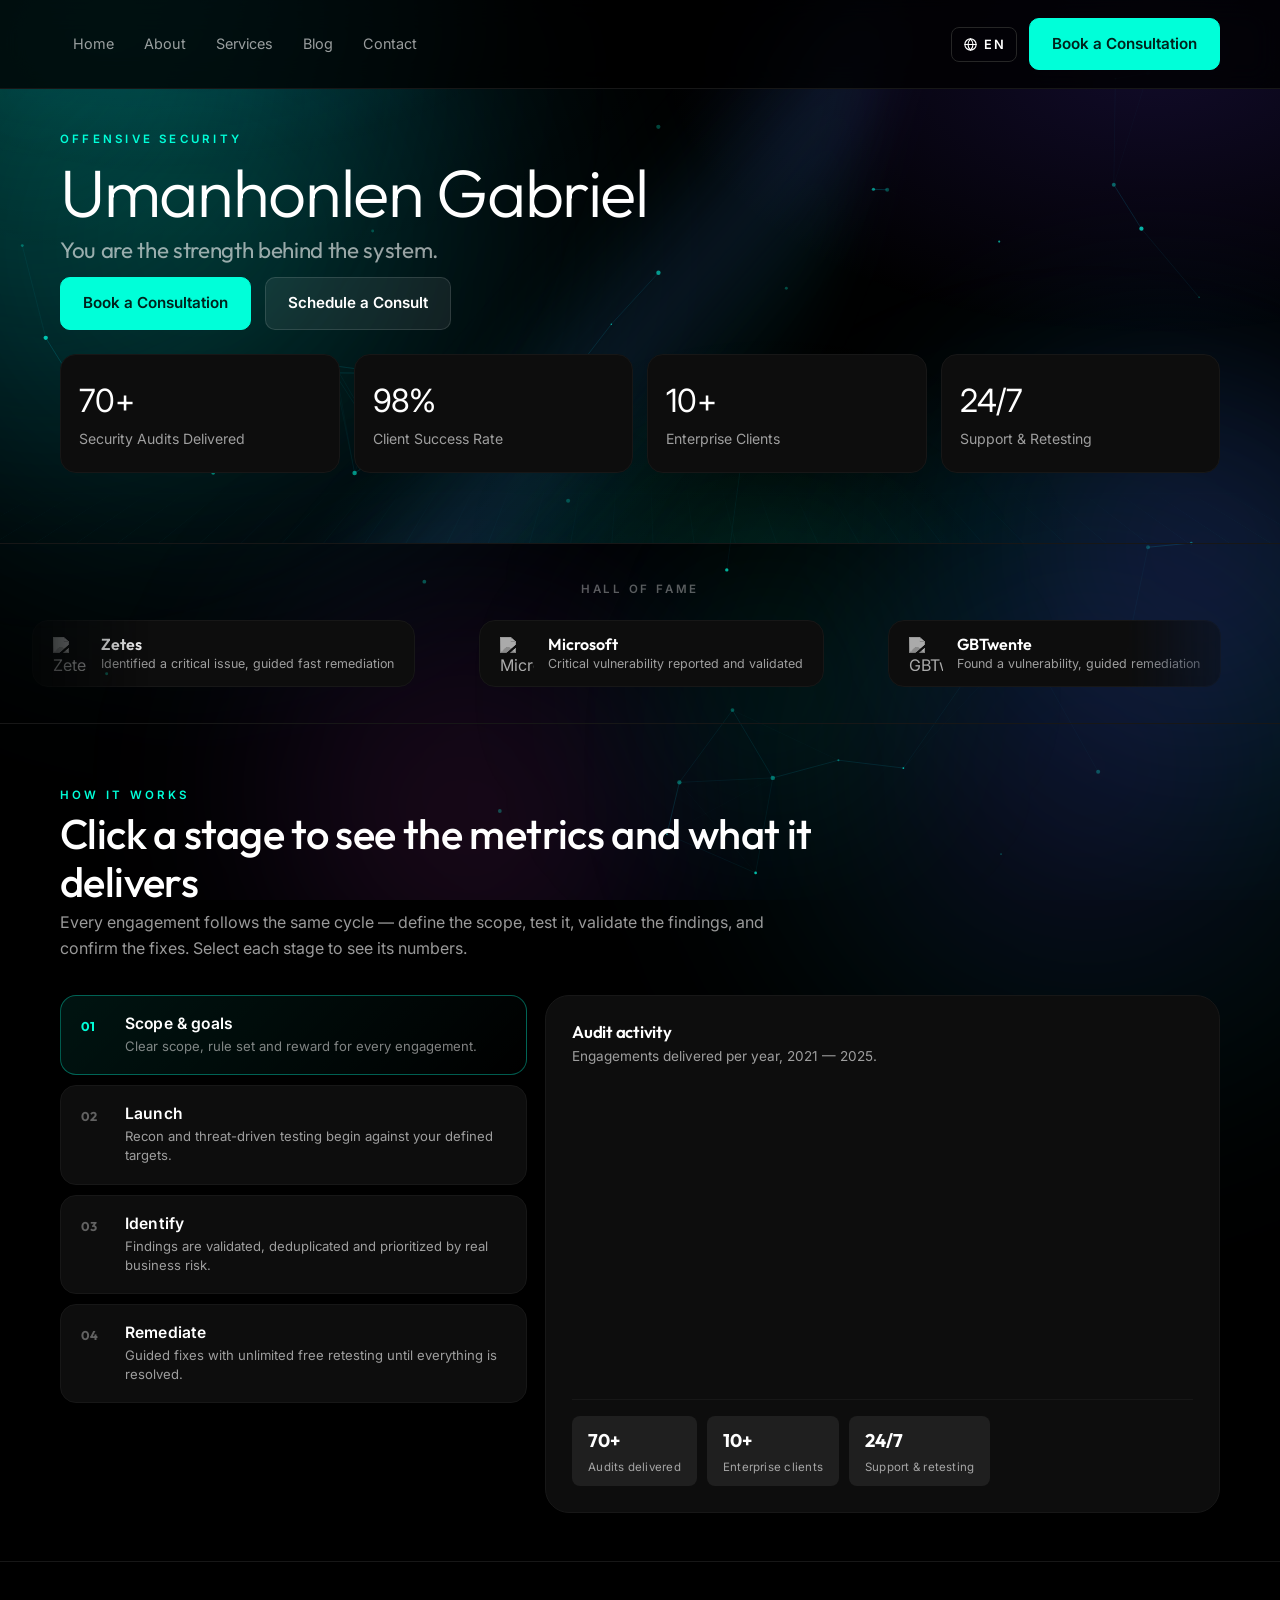
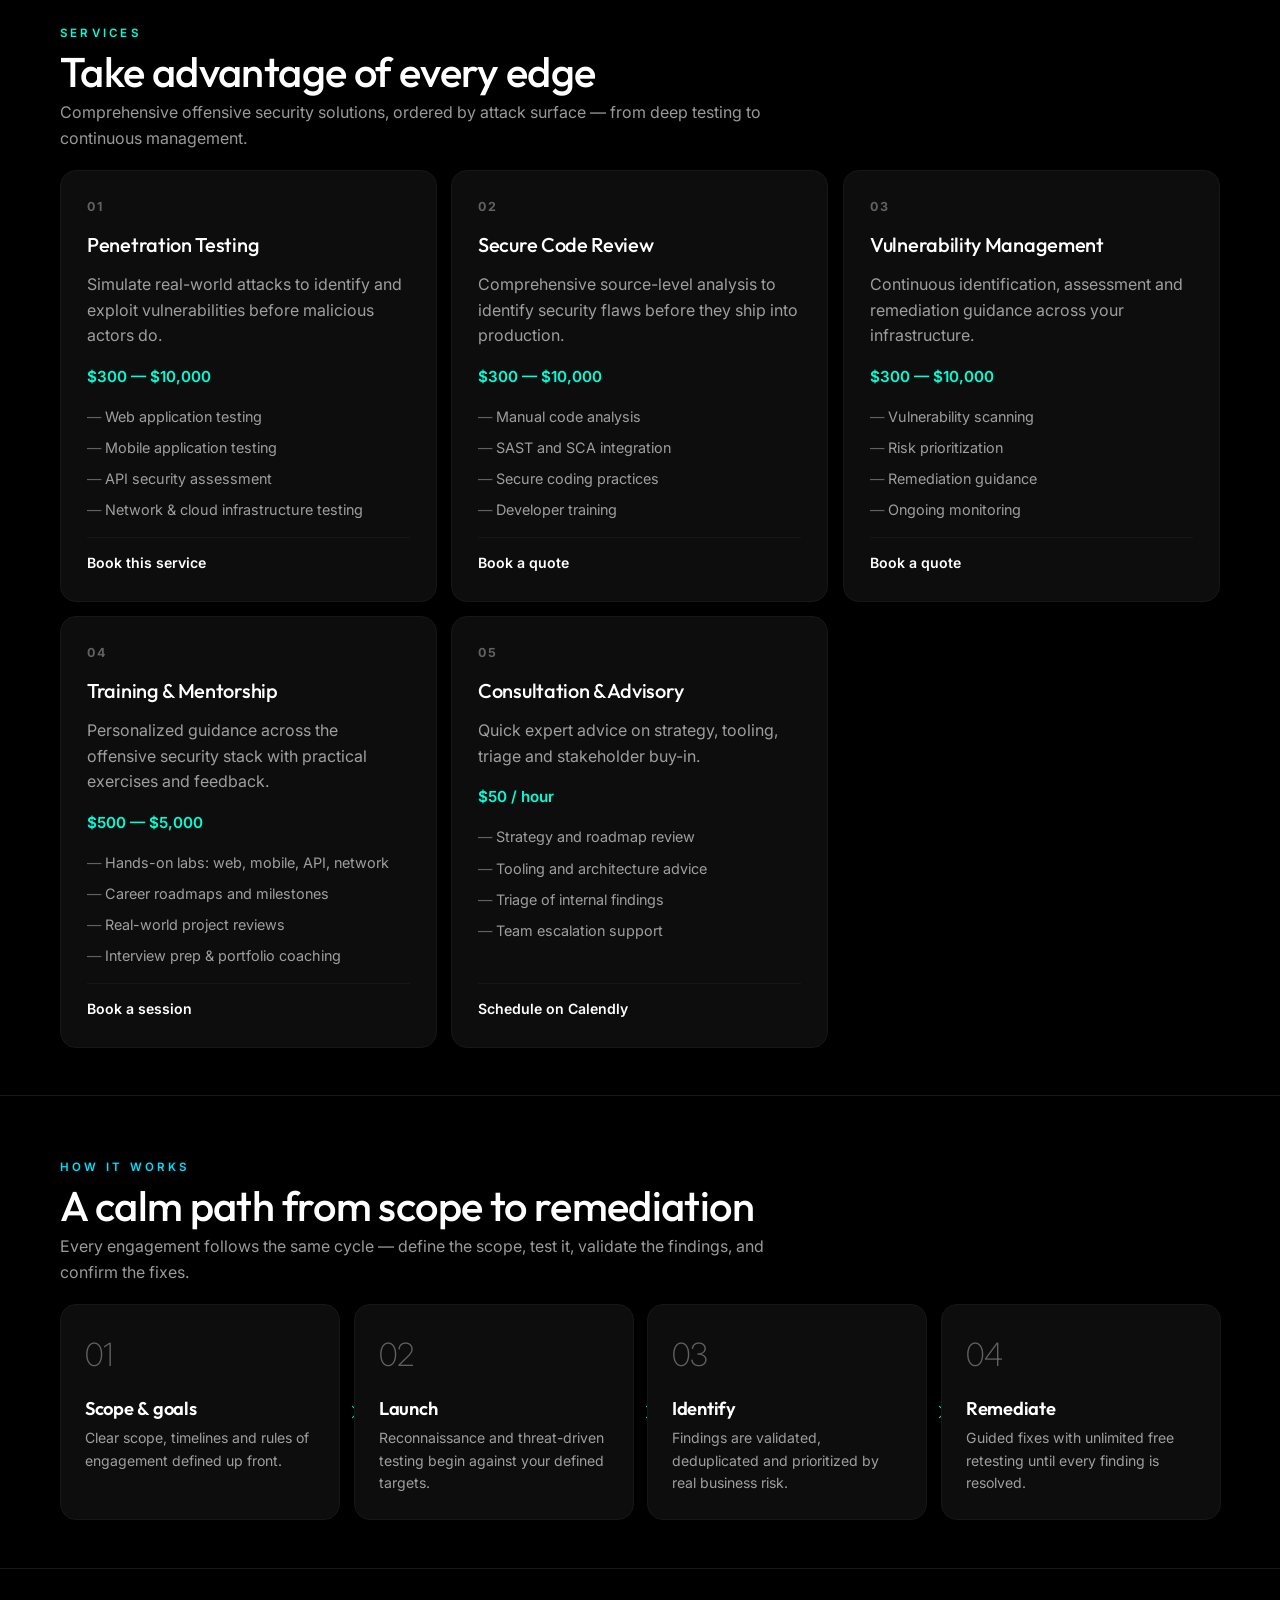
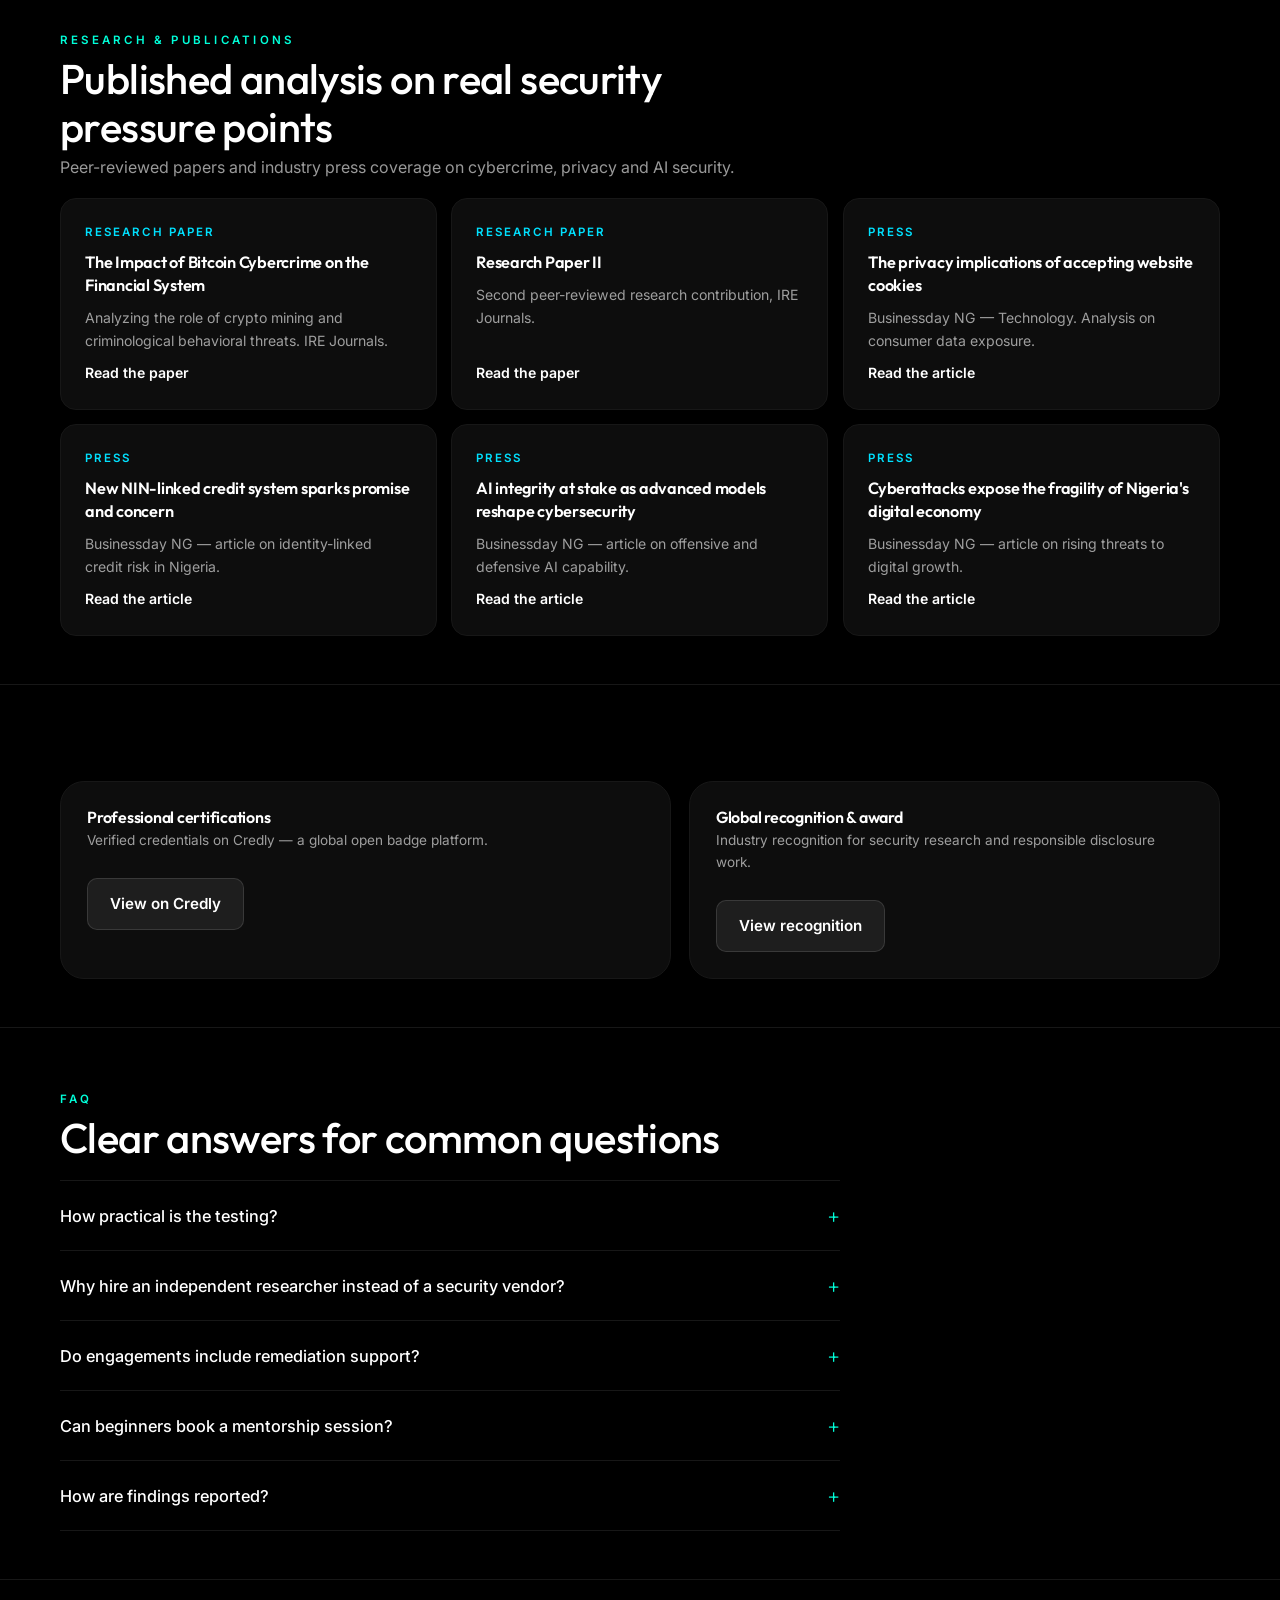
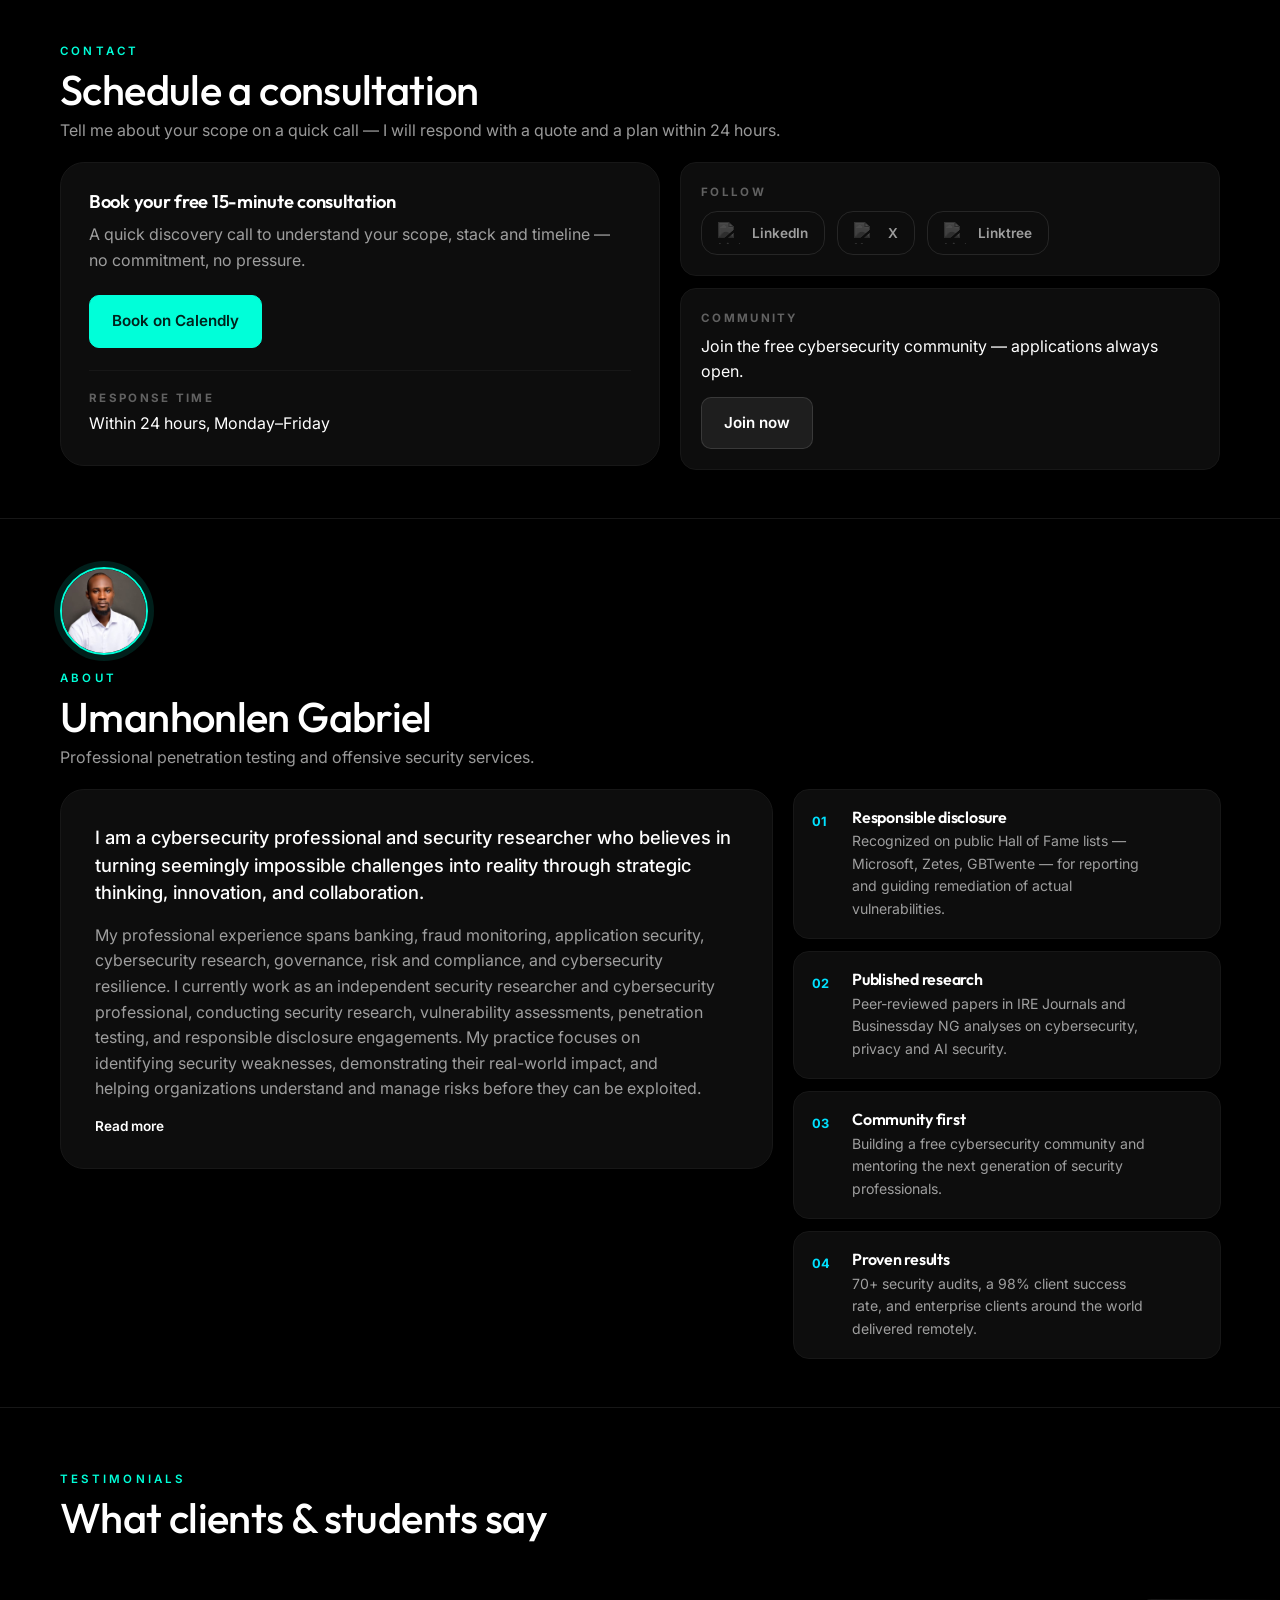
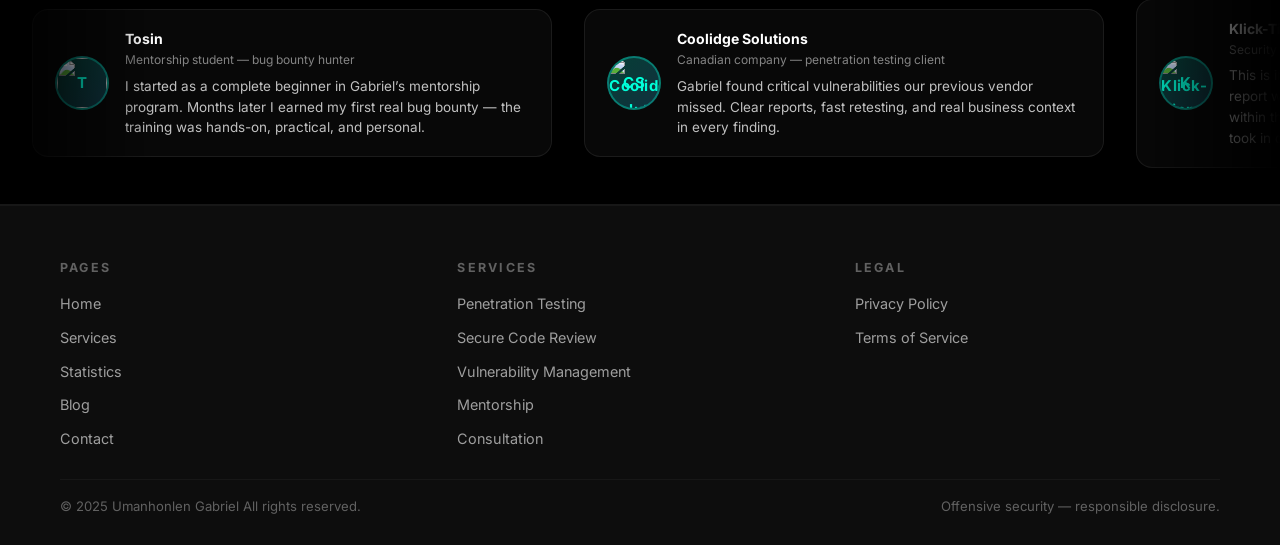
==== Website/index.html @ 66fa519b "Add files via upload" ====
<!DOCTYPE html>
<html lang="en">
<head>
  <meta charset="UTF-8" />
  <meta name="viewport" content="width=device-width, initial-scale=1.0" />
  <title>Umanhonlen Gabriel | Offensive Security Consulting</title>
  <meta name="description" content="Penetration testing, secure code review, vulnerability management and security research. Find vulnerabilities before attackers do." />
  <link rel="icon" type="image/png" href="favicon.png" />
  <link rel="preconnect" href="https://fonts.googleapis.com" />
  <link rel="preconnect" href="https://fonts.gstatic.com" crossorigin />
  <link href="https://fonts.googleapis.com/css2?family=Outfit:wght@300;400;500;600;700&family=Inter:wght@400;500;600;700&display=swap" rel="stylesheet" />
  <link rel="stylesheet" href="css/style.css" />
  <script>document.documentElement.classList.add('dyn');</script>
</head>
<body>
  <div class="bg-blobs" aria-hidden="true"><i class="b1"></i><i class="b2"></i><i class="b3"></i><i class="b4"></i></div>

  <!-- Header -->
  <header class="site-header">
    <div class="container nav">
      <nav>
        <ul class="nav-menu" id="navMenu">
          <li><a href="#hero" data-i18n="nav_home">Home</a></li>
          <li><a href="#about" data-i18n="nav_about">About</a></li>
          <li><a href="#services" data-i18n="nav_services">Services</a></li>
          <li><a href="blog.html" data-i18n="nav_blog">Blog</a></li>
          <li><a href="#contact" data-i18n="nav_contact">Contact</a></li>
        </ul>
      </nav>
      <div class="nav-cta">
        <div class="lang-switch">
          <button class="lang-btn" id="langBtn" type="button" aria-haspopup="true" aria-expanded="false" aria-label="Change language">
            <svg class="globe-ico" viewBox="0 0 24 24" width="15" height="15" fill="none" stroke="currentColor" stroke-width="1.8" stroke-linecap="round"><circle cx="12" cy="12" r="9"/><path d="M3 12h18"/><path d="M12 3c2.6 2.7 4 5.8 4 9s-1.4 6.3-4 9c-2.6-2.7-4-5.8-4-9s1.4-6.3 4-9z"/></svg>
            <span class="lang-code">EN</span>
          </button>
          <ul class="lang-menu" id="langMenu">
            <li><button type="button" data-lang="en" class="active">English</button></li>
            <li><button type="button" data-lang="fr">Français</button></li>
          </ul>
        </div>
        <a class="btn btn-accent" href="#contact" data-i18n="cta_book">Book a Consultation</a>
        <button class="nav-toggle" aria-label="Toggle menu" data-i18n="nav_menu">Menu</button>
      </div>
    </div>
  </header>

  <!-- Hero -->
  <section id="hero" class="hero">
    <div class="hero-scene" aria-hidden="true">
      <i class="hb-beam b1"></i>
      <i class="hb-beam b2"></i>
      <i class="hb-pulse p1"></i>
      <i class="hb-pulse p2"></i>
      <i class="hb-grid"></i>
    </div>
    <div class="container">
      <div class="eyebrow" data-i18n="hero_eyebrow">Offensive Security</div>
      <h1 data-i18n="hero_title">Umanhonlen Gabriel</h1>
      <h2 data-i18n="hero_sub">You are the strength behind the system.</h2>
      <div class="hero-actions">
        <a class="btn btn-accent" href="#contact" data-i18n="cta_book">Book a Consultation</a>
        <a class="btn btn-ghost" href="https://calendly.com/umanhonlengabriel" target="_blank" rel="noopener" data-i18n="cta_schedule">Schedule a Consult</a>
      </div>
      <div class="kpi-band">
        <div class="kpi"><b>70+</b><span data-i18n="kpi1">Security Audits Delivered</span></div>
        <div class="kpi"><b>98%</b><span data-i18n="kpi2">Client Success Rate</span></div>
        <div class="kpi"><b>10+</b><span data-i18n="kpi3">Enterprise Clients</span></div>
        <div class="kpi"><b>24/7</b><span data-i18n="kpi4">Support &amp; Retesting</span></div>
      </div>
    </div>
  </section>

  <!-- Hall of Fame -->
  <div class="trusted">
    <div class="container">
      <p class="trusted-label" data-i18n="hof_label">Hall of Fame</p>
    </div>
    <div class="logo-marquee hof-marquee" aria-label="Hall of Fame organizations">
      <div class="logo-track">
        <div class="logo-row">
          <a class="hof-chip" href="https://www.zetes.com/en/responsible-disclosure-policy" target="_blank" rel="noopener" title="Zetes — Hall of Fame">
            <img src="https://icons.duckduckgo.com/ip3/zetes.com.ico" alt="Zetes logo" loading="lazy" />
            <span><b>Zetes</b><em data-i18n="hof_zetes">Identified a critical issue, guided fast remediation</em></span>
          </a>
          <a class="hof-chip" href="https://msrc.microsoft.com/update-guide/acknowledgement/online" target="_blank" rel="noopener" title="Microsoft — Hall of Fame">
            <img src="https://www.google.com/s2/favicons?domain=microsoft.com&sz=128" onerror="this.onerror=null;this.src='https://icons.duckduckgo.com/ip3/microsoft.com.ico'" alt="Microsoft logo" loading="lazy" />
            <span><b>Microsoft</b><em data-i18n="hof_ms">Critical vulnerability reported and validated</em></span>
          </a>
          <a class="hof-chip" href="https://gbtwente.nl/responsible-disclosure" target="_blank" rel="noopener" title="GBTwente — Hall of Fame">
            <img src="https://www.google.com/s2/favicons?domain=gbtwente.nl&sz=128" onerror="this.onerror=null;this.src='https://icons.duckduckgo.com/ip3/gbtwente.nl.ico'" alt="GBTwente logo" loading="lazy" />
            <span><b>GBTwente</b><em data-i18n="hof_gb">Found a vulnerability, guided remediation</em></span>
          </a>
          <a class="hof-chip" href="https://support.apple.com/en-us/102774" target="_blank" rel="noopener" title="Apple — Hall of Fame">
            <img src="https://www.google.com/s2/favicons?domain=apple.com&sz=128" onerror="this.onerror=null;this.src='https://icons.duckduckgo.com/ip3/apple.com.ico'" alt="Apple logo" loading="lazy" />
            <span><b>Apple</b><em data-i18n="hof_apple">Responsibly disclosed issue acknowledged</em></span>
          </a>
          <a class="hof-chip" href="https://www.who.int/about/cybersecurity/vulnerability-hall-of-fame/ethical-hacker-list" target="_blank" rel="noopener" title="WHO — recognized">
            <img src="https://www.google.com/s2/favicons?domain=who.int&sz=128" onerror="this.onerror=null;this.src='https://icons.duckduckgo.com/ip3/who.int.ico'" alt="WHO logo" loading="lazy" />
            <span><b>WHO</b><em data-i18n="hof_who">Recognized for responsible disclosure</em></span>
          </a>
          <a class="hof-chip" href="https://unite.un.org/en/un-information-security-hall-fame" target="_blank" rel="noopener" title="United Nations — Hall of Fame">
            <img src="https://www.google.com/s2/favicons?domain=un.org&sz=128" onerror="this.onerror=null;this.src='https://icons.duckduckgo.com/ip3/un.org.ico'" alt="United Nations logo" loading="lazy" />
            <span><b>United Nations</b><em data-i18n="hof_un">Hall of Fame</em></span>
          </a>
          <a class="hof-chip" href="https://www.klicktipp.com/de/hall-of-fame/" target="_blank" rel="noopener" title="KlickTipp — Hall of Fame">
            <img src="https://icons.duckduckgo.com/ip3/klicktipp.com.ico" alt="KlickTipp logo" loading="lazy" />
            <span><b>KlickTipp</b><em data-i18n="hof_kt">Hall of Fame</em></span>
          </a>
          <a class="hof-chip" href="https://sweethawk.com/responsible-disclosure" target="_blank" rel="noopener" title="SweetHawk — Hall of Fame">
            <img src="https://icons.duckduckgo.com/ip3/sweethawk.com.ico" alt="SweetHawk logo" loading="lazy" />
            <span><b>SweetHawk</b><em data-i18n="hof_sh">Responsible disclosure acknowledged</em></span>
          </a>
          <a class="hof-chip" href="https://drive.google.com/file/d/1jR87sA1sDhCnxGlhkSa3lofEGjk2yWFh/view?usp=sharing" target="_blank" rel="noopener" title="Global Recognition — award">
            <img src="https://icons.duckduckgo.com/ip3/drive.google.com.ico" alt="Global Recognition logo" loading="lazy" />
            <span><b>Global Recognition</b><em data-i18n="hof_gr">Award &amp; verified recognition</em></span>
          </a>
        </div>
        <div class="logo-row" aria-hidden="true">
          <a class="hof-chip" href="https://www.zetes.com/en/responsible-disclosure-policy" target="_blank" rel="noopener" title="Zetes — Hall of Fame">
            <img src="https://icons.duckduckgo.com/ip3/zetes.com.ico" alt="Zetes logo" loading="lazy" />
            <span><b>Zetes</b><em data-i18n="hof_zetes">Identified a critical issue, guided fast remediation</em></span>
          </a>
          <a class="hof-chip" href="https://msrc.microsoft.com/update-guide/acknowledgement/online" target="_blank" rel="noopener" title="Microsoft — Hall of Fame">
            <img src="https://www.google.com/s2/favicons?domain=microsoft.com&sz=128" onerror="this.onerror=null;this.src='https://icons.duckduckgo.com/ip3/microsoft.com.ico'" alt="Microsoft logo" loading="lazy" />
            <span><b>Microsoft</b><em data-i18n="hof_ms">Critical vulnerability reported and validated</em></span>
          </a>
          <a class="hof-chip" href="https://gbtwente.nl/responsible-disclosure" target="_blank" rel="noopener" title="GBTwente — Hall of Fame">
            <img src="https://www.google.com/s2/favicons?domain=gbtwente.nl&sz=128" onerror="this.onerror=null;this.src='https://icons.duckduckgo.com/ip3/gbtwente.nl.ico'" alt="GBTwente logo" loading="lazy" />
            <span><b>GBTwente</b><em data-i18n="hof_gb">Found a vulnerability, guided remediation</em></span>
          </a>
          <a class="hof-chip" href="https://support.apple.com/en-us/102774" target="_blank" rel="noopener" title="Apple — Hall of Fame">
            <img src="https://www.google.com/s2/favicons?domain=apple.com&sz=128" onerror="this.onerror=null;this.src='https://icons.duckduckgo.com/ip3/apple.com.ico'" alt="Apple logo" loading="lazy" />
            <span><b>Apple</b><em data-i18n="hof_apple">Responsibly protected issue acknowledged</em></span>
          </a>
          <a class="hof-chip" href="https://www.who.int/about/cybersecurity/vulnerability-hall-of-fame/ethical-hacker-list" target="_blank" rel="noopener" title="WHO — recognized">
            <img src="https://www.google.com/s2/favicons?domain=who.int&sz=128" onerror="this.onerror=null;this.src='https://icons.duckduckgo.com/ip3/who.int.ico'" alt="WHO logo" loading="lazy" />
            <span><b>WHO</b><em data-i18n="hof_who">Recognized for responsible disclosure</em></span>
          </a>
          <a class="hof-chip" href="https://unite.un.org/en/un-information-security-hall-fame" target="_blank" rel="noopener" title="United Nations — Hall of Fame">
            <img src="https://www.google.com/s2/favicons?domain=un.org&sz=128" onerror="this.onerror=null;this.src='https://icons.duckduckgo.com/ip3/un.org.ico'" alt="United Nations logo" loading="lazy" />
            <span><b>United Nations</b><em data-i18n="hof_un">Hall of Fame</em></span>
          </a>
          <a class="hof-chip" href="https://www.klicktipp.com/de/hall-of-fame/" target="_blank" rel="noopener" title="KlickTipp — Hall of Fame">
            <img src="https://icons.duckduckgo.com/ip3/klicktipp.com.ico" alt="KlickTipp logo" loading="lazy" />
            <span><b>KlickTipp</b><em data-i18n="hof_kt">Hall of Fame</em></span>
          </a>
          <a class="hof-chip" href="https://sweethawk.com/responsible-disclosure" target="_blank" rel="noopener" title="SweetHawk — Hall of Fame">
            <img src="https://icons.duckduckgo.com/ip3/sweethawk.com.ico" alt="SweetHawk logo" loading="lazy" />
            <span><b>SweetHawk</b><em data-i18n="hof_sh">Responsible disclosure acknowledged</em></span>
          </a>
          <a class="hof-chip" href="https://drive.google.com/file/d/1jR87sA1sDhCnxGlhkSa3lofEGjk2yWFh/view?usp=sharing" target="_blank" rel="noopener" title="Global Recognition — award">
            <img src="https://icons.duckduckgo.com/ip3/drive.google.com.ico" alt="Global Recognition logo" loading="lazy" />
            <span><b>Global Recognition</b><em data-i18n="hof_gr">Award &amp; verified recognition</em></span>
          </a>
        </div>
      </div>
    </div>
  </div>

  <!-- How it works / Metrics -->
  <section id="stats">
    <div class="container">
      <div class="section-head" data-reveal>
        <div class="eyebrow" data-i18n="stats_eyebrow">How it works</div>
        <h2 data-i18n="stats_title">Click a stage to see the metrics and what it delivers</h2>
        <p data-i18n="stats_sub">Every engagement follows the same cycle — define the scope, test it, validate the findings, and confirm the fixes. Select each stage to see its numbers.</p>
      </div>

      <div class="howit">
        <div class="phase-list" role="tablist" data-i18n-aria="stages_aria" aria-label="Engagement stages">
          <button class="phase-btn active" data-phase="scope" role="tab" aria-selected="true">
            <span class="phase-num">01</span>
            <span class="phase-txt">
              <strong data-i18n="ph1_t">Scope &amp; goals</strong>
              <em data-i18n="ph1_d">Clear scope, rule set and reward for every engagement.</em>
            </span>
          </button>
          <button class="phase-btn" data-phase="launch" role="tab" aria-selected="false">
            <span class="phase-num">02</span>
            <span class="phase-txt">
              <strong data-i18n="ph2_t">Launch</strong>
              <em data-i18n="ph2_d">Recon and threat-driven testing begin against your defined targets.</em>
            </span>
          </button>
          <button class="phase-btn" data-phase="identify" role="tab" aria-selected="false">
            <span class="phase-num">03</span>
            <span class="phase-txt">
              <strong data-i18n="ph3_t">Identify</strong>
              <em data-i18n="ph3_d">Findings are validated, deduplicated and prioritized by real business risk.</em>
            </span>
          </button>
          <button class="phase-btn" data-phase="remediate" role="tab" aria-selected="false">
            <span class="phase-num">04</span>
            <span class="phase-txt">
              <strong data-i18n="ph4_t">Remediate</strong>
              <em data-i18n="ph4_d">Guided fixes with unlimited free retesting until everything is resolved.</em>
            </span>
          </button>
        </div>

        <div class="phase-view">
          <div class="phase-panel active" id="phase-scope">
            <h3 data-i18n="pa1_t">Audit activity</h3>
            <p class="muted" data-i18n="pa1_d">Engagements delivered per year, 2021 — 2025.</p>
            <div class="chart-box"><canvas id="chartAudits"></canvas></div>
            <div class="mini-kpis">
              <div class="mini-kpi"><b>70+</b><span data-i18n="mk1">Audits delivered</span></div>
              <div class="mini-kpi"><b>10+</b><span data-i18n="mk2">Enterprise clients</span></div>
              <div class="mini-kpi"><b>24/7</b><span data-i18n="mk3">Support &amp; retesting</span></div>
            </div>
          </div>
          <div class="phase-panel" id="phase-launch">
            <h3 data-i18n="pa2_t">Service distribution</h3>
            <p class="muted" data-i18n="pa2_d">Share of work by service line under active testing.</p>
            <div class="chart-box"><canvas id="chartServices"></canvas></div>
            <div class="mini-kpis">
              <div class="mini-kpi"><b>40%</b><span data-i18n="mk4">Penetration testing</span></div>
              <div class="mini-kpi"><b>22%</b><span data-i18n="mk5">Secure code review</span></div>
              <div class="mini-kpi"><b>15%</b><span data-i18n="mk6">Vulnerability management</span></div>
            </div>
          </div>
          <div class="phase-panel" id="phase-identify">
            <h3 data-i18n="pa3_t">Findings by severity</h3>
            <p class="muted" data-i18n="pa3_d">Distribution across all completed engagements.</p>
            <div class="chart-box"><canvas id="chartSeverity"></canvas></div>
            <div class="mini-kpis">
              <div class="mini-kpi"><b>12</b><span data-i18n="mk7">Critical</span></div>
              <div class="mini-kpi"><b>34</b><span data-i18n="mk8">High</span></div>
              <div class="mini-kpi"><b>58</b><span data-i18n="mk9">Medium</span></div>
              <div class="mini-kpi"><b>41</b><span data-i18n="mk10">Low</span></div>
            </div>
          </div>
          <div class="phase-panel" id="phase-remediate">
            <h3 data-i18n="pa4_t">Remediation trend</h3>
            <p class="muted" data-i18n="pa4_d">Vulnerabilities resolved per audit, rolling average.</p>
            <div class="chart-box"><canvas id="chartTrend"></canvas></div>
            <div class="mini-kpis">
              <div class="mini-kpi"><b>98%</b><span data-i18n="mk11">Client success rate</span></div>
              <div class="mini-kpi"><b>Free</b><span data-i18n="mk12">Unlimited retesting</span></div>
              <div class="mini-kpi"><b>100%</b><span data-i18n="mk13">Validated fixes</span></div>
            </div>
          </div>
        </div>
      </div>
    </div>
  </section>

  <!-- Services -->
  <section id="services">
    <div class="container">
      <div class="section-head" data-reveal>
        <div class="eyebrow" data-i18n="services_eyebrow">Services</div>
        <h2 data-i18n="services_title">Take advantage of every edge</h2>
        <p data-i18n="si_p">Comprehensive offensive security solutions, ordered by attack surface — from deep testing to continuous management.</p>
      </div>

      <div class="services-grid rv-stagger">
        <div class="service">
          <span class="service-index">01</span>
          <h3 data-i18n="s1_t">Penetration Testing</h3>
          <p class="muted" data-i18n="s1_d">Simulate real-world attacks to identify and exploit vulnerabilities before malicious actors do.</p>
          <div class="price">$300 — $10,000</div>
          <ul>
            <li data-i18n="s1_1">Web application testing</li>
            <li data-i18n="s1_2">Mobile application testing</li>
            <li data-i18n="s1_3">API security assessment</li>
            <li data-i18n="s1_4">Network &amp; cloud infrastructure testing</li>
          </ul>
          <a class="service-meta" href="#contact" data-i18n="s1_l">Book this service</a>
        </div>

        <div class="service">
          <span class="service-index">02</span>
          <h3 data-i18n="s2_t">Secure Code Review</h3>
          <p class="muted" data-i18n="s2_d">Comprehensive source-level analysis to identify security flaws before they ship into production.</p>
          <div class="price">$300 — $10,000</div>
          <ul>
            <li data-i18n="s2_1">Manual code analysis</li>
            <li data-i18n="s2_2">SAST and SCA integration</li>
            <li data-i18n="s2_3">Secure coding practices</li>
            <li data-i18n="s2_4">Developer training</li>
          </ul>
          <a class="service-meta" href="#contact" data-i18n="s2_l">Book a quote</a>
        </div>

        <div class="service">
          <span class="service-index">03</span>
          <h3 data-i18n="s3_t">Vulnerability Management</h3>
          <p class="muted" data-i18n="s3_d">Continuous identification, assessment and remediation guidance across your infrastructure.</p>
          <div class="price">$300 — $10,000</div>
          <ul>
            <li data-i18n="s3_1">Vulnerability scanning</li>
            <li data-i18n="s3_2">Risk prioritization</li>
            <li data-i18n="s3_3">Remediation guidance</li>
            <li data-i18n="s3_4">Ongoing monitoring</li>
          </ul>
          <a class="service-meta" href="#contact" data-i18n="s3_l">Book a quote</a>
        </div>

        <div class="service">
          <span class="service-index">04</span>
          <h3 data-i18n="s4_t">Training &amp; Mentorship</h3>
          <p class="muted" data-i18n="s4_d">Personalized guidance across the offensive security stack with practical exercises and feedback.</p>
          <div class="price">$500 — $5,000</div>
          <ul>
            <li data-i18n="s4_1">Hands-on labs: web, mobile, API, network</li>
            <li data-i18n="s4_2">Career roadmaps and milestones</li>
            <li data-i18n="s4_3">Real-world project reviews</li>
            <li data-i18n="s4_4">Interview prep &amp; portfolio coaching</li>
          </ul>
          <a class="service-meta" href="#contact" data-i18n="s4_l">Book a session</a>
        </div>

        <div class="service">
          <span class="service-index">05</span>
          <h3 data-i18n="s5_t">Consultation &amp; Advisory</h3>
          <p class="muted" data-i18n="s5_d">Quick expert advice on strategy, tooling, triage and stakeholder buy-in.</p>
          <div class="price">$50 / hour</div>
          <ul>
            <li data-i18n="s5_1">Strategy and roadmap review</li>
            <li data-i18n="s5_2">Tooling and architecture advice</li>
            <li data-i18n="s5_3">Triage of internal findings</li>
            <li data-i18n="s5_4">Team escalation support</li>
          </ul>
          <a class="service-meta" href="https://calendly.com/umanhonlengabriel" target="_blank" rel="noopener" data-i18n="s5_l">Schedule on Calendly</a>
        </div>
      </div>
    </div>
  </section>

  <!-- Process -->
  <section id="process">
    <div class="container">
      <div class="section-head" data-reveal>
        <div class="eyebrow cyan" data-i18n="process_eyebrow">How it works</div>
        <h2 data-i18n="process_title">A calm path from scope to remediation</h2>
        <p data-i18n="prc_p">Every engagement follows the same cycle — define the scope, test it, validate the findings, and confirm the fixes.</p>
      </div>
      <div class="process-grid rv-stagger">
        <div class="process-step">
          <div class="step-num">01</div>
          <h3 data-i18n="ph1_t">Scope &amp; goals</h3>
          <p data-i18n="pr1_d">Clear scope, timelines and rules of engagement defined up front.</p>
        </div>
        <div class="process-step">
          <div class="step-num">02</div>
          <h3 data-i18n="ph2_t">Launch</h3>
          <p data-i18n="pr2_d">Reconnaissance and threat-driven testing begin against defined targets.</p>
        </div>
        <div class="process-step">
          <div class="step-num">03</div>
          <h3 data-i18n="ph3_t">Identify</h3>
          <p data-i18n="pr3_d">Findings are validated, deduplicated and prioritized by real business risk.</p>
        </div>
        <div class="process-step">
          <div class="step-num">04</div>
          <h3 data-i18n="ph4_t">Remediate</h3>
          <p data-i18n="pr4_d">Guided fixes with unlimited free retesting until every finding is resolved.</p>
        </div>
      </div>
    </div>
  </section>

  <!-- Research -->
  <section id="research">
    <div class="container">
      <div class="section-head" data-reveal>
        <div class="eyebrow" data-i18n="research_eyebrow">Research &amp; publications</div>
        <h2 data-i18n="research_title">Published analysis on real security pressure points</h2>
        <p>Peer-reviewed papers and industry press coverage on cybercrime, privacy and AI security.</p>
      </div>
      <div class="pub-grid rv-stagger">
        <div class="pub-card">
          <span class="pub-tag">Research paper</span>
          <h3>The Impact of Bitcoin Cybercrime on the Financial System</h3>
          <p>Analyzing the role of crypto mining and criminological behavioral threats. IRE Journals.</p>
          <a href="https://www.irejournals.com/paper-details/1706314" target="_blank" rel="noopener">Read the paper</a>
        </div>
        <div class="pub-card">
          <span class="pub-tag">Research paper</span>
          <h3>Research Paper II</h3>
          <p>Second peer-reviewed research contribution, IRE Journals.</p>
          <a href="https://www.irejournals.com/paper-details/1706310" target="_blank" rel="noopener">Read the paper</a>
        </div>
        <div class="pub-card">
          <span class="pub-tag">Press</span>
          <h3>The privacy implications of accepting website cookies</h3>
          <p>Businessday NG — Technology. Analysis on consumer data exposure.</p>
          <a href="https://businessday.ng/technology/article/here-are-privacy-implications-of-accepting-website-cookies/?amp" target="_blank" rel="noopener">Read the article</a>
        </div>
        <div class="pub-card">
          <span class="pub-tag">Press</span>
          <h3>New NIN-linked credit system sparks promise and concern</h3>
          <p>Businessday NG — article on identity-linked credit risk in Nigeria.</p>
          <a href="https://businessday.ng/pro/article/new-nin-linked-credit-system-sparks-promise-concern/?amp" target="_blank" rel="noopener">Read the article</a>
        </div>
        <div class="pub-card">
          <span class="pub-tag">Press</span>
          <h3>AI integrity at stake as advanced models reshape cybersecurity</h3>
          <p>Businessday NG — article on offensive and defensive AI capability.</p>
          <a href="https://businessday.ng/technology/article/ai-integrity-at-stake-as-advanced-models-reshapes-cybersecurity/?amp" target="_blank" rel="noopener">Read the article</a>
        </div>
        <div class="pub-card">
          <span class="pub-tag">Press</span>
          <h3>Cyberattacks expose the fragility of Nigeria's digital economy</h3>
          <p>Businessday NG — article on rising threats to digital growth.</p>
          <a href="https://businessday.ng/technology/article/cyberattacks-expose-the-fragility-of-nigerias-digital-economy-as-businesses-face-rising-risks/?amp" target="_blank" rel="noopener">Read the article</a>
        </div>
      </div>
    </div>
  </section>

<!-- Recognition / Hall of Fame -->
  <section id="recognition">
    <div class="container">
      <div class="stats-grid" style="margin-top: 48px" data-reveal>
        <div class="chart-card" style="margin-top: 0">
          <h3 data-i18n="rc1_t">Professional certifications</h3>
          <p data-i18n="rc1_d">Verified credentials on Credly — a global open badge platform.</p>
          <a class="btn btn-ghost" style="margin-top: 8px" href="https://www.credly.com/users/umanhonlen-gabriel" target="_blank" rel="noopener" data-i18n="rc1_b">View on Credly</a>
        </div>
        <div class="chart-card" style="margin-top: 0">
          <h3 data-i18n="rc2_t">Global recognition &amp; award</h3>
          <p data-i18n="rc2_d">Industry recognition for security research and responsible disclosure work.</p>
          <a class="btn btn-ghost" style="margin-top: 8px" href="https://drive.google.com/file/d/1jR87sA1sDhCnxGlhkSa3lofEGjk2yWFh/view?usp=sharing" target="_blank" rel="noopener" data-i18n="rc2_p">View recognition</a>
        </div>
      </div>
    </div>
  </section>

  <!-- FAQ -->
  <section id="faq">
    <div class="container">
      <div class="section-head" data-reveal>
        <div class="eyebrow" data-i18n="faq_eyebrow">FAQ</div>
        <h2 data-i18n="faq_title">Clear answers for common questions</h2>
      </div>
      <div class="faq-list rv-stagger">
        <div class="faq-item">
          <button class="faq-q"><span data-i18n="fq1">How practical is the testing?</span> <span class="plus">+</span></button>
          <div class="faq-a"><p data-i18n="fa1">100% hands-on. Engagements simulate real attack paths against your live environment — no slide decks, no surface-level checks. Every finding includes a working proof of concept.</p></div>
        </div>
        <div class="faq-item">
          <button class="faq-q"><span data-i18n="fq2">Why hire an independent researcher instead of a security vendor?</span> <span class="plus">+</span></button>
          <div class="faq-a"><p data-i18n="fa2">Independent consultants work directly with you — no account managers, no ticket queues. You speak to the engineer who found the issue, and retesting is free and unlimited.</p></div>
        </div>
        <div class="faq-item">
          <button class="faq-q"><span data-i18n="fq3">Do engagements include remediation support?</span> <span class="plus">+</span></button>
          <div class="faq-a"><p data-i18n="fa3">Yes. Every engagement includes guided remediation and free retesting until all findings are resolved — the retest is validated before you sign off.</p></div>
        </div>
        <div class="faq-item">
          <button class="faq-q"><span data-i18n="fq4">Can beginners book a mentorship session?</span> <span class="plus">+</span></button>
          <div class="faq-a"><p data-i18n="fa4">Yes. Mentorship covers hands-on labs across web, mobile, API and network security — with roadmaps, review and interview preparation for any level.</p></div>
        </div>
        <div class="faq-item">
          <button class="faq-q"><span data-i18n="fq5">How are findings reported?</span> <span class="plus">+</span></button>
          <div class="faq-a"><p data-i18n="fa5">Findings are documented with severity, impact, reproduction steps and remediation guidance in a clear executive-and-technical report. Full confidentiality is guaranteed.</p></div>
        </div>
      </div>
    </div>
  </section>

  <!-- Contact -->
  <section id="contact">
    <div class="container">
      <div class="section-head" data-reveal>
        <div class="eyebrow" data-i18n="contact_eyebrow">Contact</div>
        <h2 data-i18n="contact_title">Schedule a consultation</h2>
        <p data-i18n="contact_p">Tell me about your scope on a quick call — I will respond with a quote and a plan within 24 hours.</p>
      </div>
      <div class="contact-layout rv-stagger">
        <div class="form-card consult-card">
          <h3 data-i18n="contact_h">Book your free 15-minute consultation</h3>
          <p class="muted" data-i18n="contact_sub">A quick discovery call to understand your scope, stack and timeline — no commitment, no pressure.</p>
          <div class="consult-actions">
            <a class="btn btn-accent" href="https://calendly.com/umanhonlengabriel" target="_blank" rel="noopener" data-i18n="contact_book">Book on Calendly</a>
          </div>
          <div class="consult-note">
            <span class="k" data-i18n="contact_rt">Response time</span>
            <span class="v" data-i18n="contact_rtv">Within 24 hours, Monday–Friday</span>
          </div>
        </div>
        <div class="info-stack">
          <div class="info-box">
            <div class="k" data-i18n="contact_follow_k">Follow</div>
            <div class="social-row">
              <a class="social-chip" href="https://linkedin.com/in/umanhonlengabriel" target="_blank" rel="noopener" title="LinkedIn">
                <img src="https://www.google.com/s2/favicons?domain=linkedin.com&sz=128" onerror="this.onerror=null;this.src='https://icons.duckduckgo.com/ip3/linkedin.com.ico'" alt="LinkedIn logo" loading="lazy" />
                <span>LinkedIn</span>
              </a>
              <a class="social-chip" href="https://twitter.com/sudosu01" target="_blank" rel="noopener" title="X">
                <img src="https://www.google.com/s2/favicons?domain=x.com&sz=128" onerror="this.onerror=null;this.src='https://icons.duckduckgo.com/ip3/x.com.ico'" alt="X logo" loading="lazy" />
                <span>X</span>
              </a>
              <a class="social-chip" href="https://linktr.ee/umanhonlengabriel" target="_blank" rel="noopener" title="Linktree">
                <img src="https://www.google.com/s2/favicons?domain=linktr.ee&sz=128" onerror="this.onerror=null;this.src='https://icons.duckduckgo.com/ip3/linktr.ee.ico'" alt="Linktree logo" loading="lazy" />
                <span>Linktree</span>
              </a>
            </div>
          </div>
          <div class="info-box">
            <div class="k" data-i18n="contact_community_k">Community</div>
            <div class="v" data-i18n="contact_community_v">Join the free cybersecurity community — applications always open.</div>
            <a class="btn btn-ghost" style="margin-top: 12px" href="https://docs.google.com/forms/d/e/1FAIpQLScb7RTHdfrgPcupN3UTH-0vImkQzYGNKav3rhIj6s5LjVeOqQ/viewform" target="_blank" rel="noopener" data-i18n="cj">Join now</a>
          </div>
        </div>
      </div>
    </div>
  </section>

  <!-- About -->
  <section id="about">
    <div class="container">
      <div class="section-head" data-reveal>
        <img class="about-photo" src="About.jpeg" alt="Umanhonlen Gabriel">
        <div class="eyebrow" data-i18n="about_eyebrow">About</div>
        <h2 data-i18n="about_title">Umanhonlen Gabriel</h2>
        <p data-i18n="about_sub">Professional penetration testing and offensive security services.</p>
      </div>
      <div class="about-grid rv-stagger">
        <div class="about-text">
          <p class="lead-line" data-i18n="ab1">
            I am a cybersecurity professional and security researcher who believes in turning
            seemingly impossible challenges into reality through strategic thinking, innovation,
            and collaboration.
          </p>
          <p class="muted" data-i18n="ab2">
            My professional experience spans banking, fraud monitoring, application security,
            cybersecurity research, governance, risk and compliance, and cybersecurity
            resilience. I currently work as an independent security researcher and
            cybersecurity professional, conducting security research, vulnerability assessments,
            penetration testing, and responsible disclosure engagements. My work focuses on
            identifying security weaknesses, demonstrating their real-world impact, and helping
            organizations understand and address risks before they can be exploited.
          </p>
          <div class="about-more">
          <p class="muted" data-i18n="ab3">
            My professional journey began in the banking sector, where I worked with one of
            Nigeria's recognized banks as a Fraud Risk Supervisor. In this role, I led a
            team of 15 professionals responsible for monitoring, investigating, and responding
            to potentially fraudulent transactions. This experience gave me a strong foundation
            in fraud detection, risk management, incident handling, operational controls, and
            team leadership, while also providing valuable insight into the security challenges
            faced by financial institutions.
          </p>
          <p class="muted" data-i18n="ab4">
            I later progressed into application security as a Senior Application Security
            Engineer, where I worked across different stages of the application lifecycle,
            including security testing, pilot stages, and production deployment. I worked
            closely with developers and technology teams to identify and remediate security
            vulnerabilities, integrate security into development processes, and strengthen
            application security controls. My responsibilities also included managing and
            securing API services, conducting security assessments, supporting remediation
            efforts, and providing security guidance to development and engineering teams.
          </p>
          <p class="muted" data-i18n="ab5">
            My experience extends beyond technical security into Governance, Risk, and
            Compliance (GRC). I have contributed to security risk assessments, control
            implementation, compliance requirements, security governance, and the alignment of
            technical security practices with organizational risk objectives. I understand the
            importance of connecting technical security findings with business risk and
            ensuring that security decisions support broader organizational objectives.
          </p>
          <p class="muted" data-i18n="ab6">
            I have also worked closely with the Chief Information Security Officer (CISO) and
            senior management on cybersecurity resilience initiatives. This has included
            preparing and delivering presentations on cybersecurity resilience, security risks,
            emerging threats, and organizational security priorities. I believe effective
            cybersecurity requires more than identifying vulnerabilities. It requires
            communicating risk clearly to decision makers and helping organizations make
            informed decisions that strengthen their overall security posture and resilience.
          </p>
          <p class="muted" data-i18n="ab7">
            In my current capacity as an independent security researcher, I continue to work
            with organizations of different sizes, from startups to enterprise platforms,
            across penetration testing, security research, code review, vulnerability
            management, and Al governance and responsible disclosure. I approach security from
            an adversarial perspective, looking beyond what automated scanners can identify. I
            focus on discovering vulnerabilities that require deeper analysis, demonstrating
            their practical impact through working exploits where appropriate, and working
            with organizations to achieve effective and lasting remediation.
          </p>
          <p class="muted" data-i18n="ab8">
            With more than 70 security audits completed and a 98% client success rate, my work
            is measured by tangible outcomes: vulnerabilities identified, responsibly
            disclosed, remediated, and verified. Beyond individual engagements, I collaborate
            with security triage teams through responsible disclosure programs, communicating
            findings clearly, contributing to severity and impact assessments, and supporting
            the validation and remediation process. I believe a security report is only as
            valuable as the improvement it drives.
          </p>
          <p class="muted" data-i18n="ab9">
            My security research has been published in peer-reviewed journals and national
            press, and my findings have been recognized on public Hall of Fame lists maintained
            by organizations including Microsoft, Zetes, GBTwente, SweetHawk, and others.
            These recognitions reflect my commitment to responsible security
            research and to helping organizations identify and address vulnerabilities before
            they can be exploited by malicious actors.
          </p>
          <p class="muted" data-i18n="ab10">
            Beyond my professional work and research, I actively contribute to cybersecurity
            forums and communities through knowledge sharing, technical discussions,
            research, mentorship, and collaboration. I also manage and lead
            Cyber Odyssey, a cybersecurity community focused on bringing security
            professionals, researchers, students, and aspiring practitioners together to
            learn, collaborate, and grow.
          </p>
          <p class="muted" data-i18n="ab11">
            Through Cyber Odyssey, I facilitate discussions, share practical security knowledge
            and resources, encourage research and knowledge exchange, and create
            opportunities for members to develop their technical and professional skills.
            I am particularly passionate about helping aspiring cybersecurity professionals
            gain practical experience and access to knowledge that can help them progress in
            the field.
          </p>
          <p class="muted" data-i18n="ab12">
            I also mentor the next generation of cybersecurity talent through free training,
            hands-on labs, practical guidance, and community initiatives. I believe
            cybersecurity becomes stronger when knowledge is shared, experienced professionals
            support emerging talent, and organizations and individuals work together to build
            a more resilient digital ecosystem.
          </p>
        </div>
        <button id="aboutMoreBtn" class="post-read" data-i18n="about_more">Read more</button>
        </div>
        <div class="about-facts">
          <div class="about-fact">
            <span class="n">01</span>
            <div>
              <h4 data-i18n="about_r1">Responsible disclosure</h4>
              <p data-i18n="af1">Acknowledged on public Hall of Fame — Microsoft, Zetes and GBTwente — for reported and guided remediation of real vulnerabilities.</p>
            </div>
          </div>
          <div class="about-fact">
            <span class="n">02</span>
            <div>
              <h4 data-i18n="about_r2">Published research</h4>
              <p data-i18n="af2">Peer-reviewed papers in IRE Journals and analyses in Businessday NG on cybercrime, privacy and AI security.</p>
            </div>
          </div>
          <div class="about-fact">
            <span class="n">03</span>
            <div>
              <h4 data-i18n="about_r3">Community-first</h4>
              <p data-i18n="af3">Building a free cybersecurity community and mentoring the next generation of offensive security researchers.</p>
            </div>
          </div>
          <div class="about-fact">
            <span class="n">04</span>
            <div>
              <h4 data-i18n="about_r4">Proven results</h4>
              <p data-i18n="af4">70+ security audits, a 98% client success rate, and enterprise clients across the world delivered remotely.</p>
            </div>
          </div>
        </div>
      </div>
    </div>
  </section>

  <!-- Testimonials -->
  <section class="testimonials" data-i18n-aria="testi_aria" aria-label="Testimonials">
    <div class="container">
      <div class="section-head" data-reveal>
        <div class="eyebrow" data-i18n="testi_eyebrow">Testimonials</div>
        <h2 data-i18n="testi_title">What clients &amp; students say</h2>
      </div>
    </div>
    <div class="logo-marquee">
      <div class="logo-track">
        <div class="logo-row testi-row">
          <div class="testi-chip">
            <div class="testi-avatar"><img src="https://www.google.com/s2/favicons?domain=medium.com&sz=128" alt="" loading="lazy" /><span>T</span></div>
            <div class="testi-body">
              <b data-i18n="t1_name">Tosin</b>
              <em data-i18n="t1_role">Mentorship student — bug bounty hunter</em>
              <p data-i18n="t1_q">I started as a complete beginner in Gabriel's mentorship program. Months later I earned my first real bug bounty — the training was hands-on, practical, and personal.</p>
            </div>
          </div>
          <div class="testi-chip">
            <div class="testi-avatar"><img src="https://www.google.com/s2/favicons?domain=coolidgesolutions.com&sz=128" onerror="this.onerror=null;this.src='https://icons.duckduckgo.com/ip3/coolidgesolutions.com.ico';" alt="Coolidge Solutions logo" loading="lazy" /><span>CS</span></div>
            <div class="testi-body">
              <b data-i18n="t2_name">Coolidge Solutions</b>
              <em data-i18n="t2_role">Canadian company — penetration testing client</em>
              <p data-i18n="t2_q">Gabriel found critical vulnerabilities our previous vendor missed. Clear reports, fast retesting, and real business context in every finding.</p>
            </div>
          </div>
          <div class="testi-chip">
            <div class="testi-avatar"><img src="https://icons.duckduckgo.com/ip3/klicktipp.com.ico" alt="Klick-Tipp logo" loading="lazy" /><span>K</span></div>
            <div class="testi-body">
              <b data-i18n="t3_name">Klick-Tipp Security Team</b>
              <em data-i18n="t3_role">Security team — responsible disclosure response</em>
              <p data-i18n="t3_q">This is in no way a reflection on the quality of your work. Your report was clear, well-structured and carried out responsibly within the limits of our policy — we appreciate the care you took in documenting it.</p>
            </div>
          </div>
        </div>
        <div class="logo-row testi-row" aria-hidden="true">
          <div class="testi-chip">
            <div class="testi-avatar"><img src="https://www.google.com/s2/favicons?domain=medium.com&sz=128" alt="" loading="lazy" /><span>T</span></div>
            <div class="testi-body">
              <b data-i18n="t1_name">Tosin</b>
              <em data-i18n="t1_role">Mentorship student — bug bounty hunter</em>
              <p data-i18n="t1_q">I started as a complete beginner in Gabriel's mentorship program. Months later I earned my first real bug bounty — the training was hands-on, practical, and personal.</p>
            </div>
          </div>
          <div class="testi-chip">
            <div class="testi-avatar"><img src="https://www.google.com/s2/favicons?domain=coolidgesolutions.com&sz=128" onerror="this.onerror=null;this.src='https://icons.duckduckgo.com/ip3/coolidgesolutions.com.ico';" alt="Coolidge Solutions logo" loading="lazy" /><span>CS</span></div>
            <div class="testi-body">
              <b data-i18n="t2_name">Coolidge Solutions</b>
              <em data-i18n="t2_role">Canadian company — penetration testing client</em>
              <p data-i18n="t2_q">Gabriel found critical vulnerabilities our previous vendor missed. Clear reports, fast retesting, and real business context in every finding.</p>
            </div>
          </div>
          <div class="testi-chip">
            <div class="testi-avatar"><img src="https://icons.duckduckgo.com/ip3/klicktipp.com.ico" alt="Klick-Tipp logo" loading="lazy" /><span>K</span></div>
            <div class="testi-body">
              <b data-i18n="t3_name">Klick-Tipp Security Team</b>
              <em data-i18n="t3_role">Security team — responsible disclosure response</em>
              <p data-i18n="t3_q">This is in no way a reflection on the quality of your work. Your report was clear, well-structured and carried out responsibly within the limits of our policy — we appreciate the care you took in documenting it.</p>
            </div>
          </div>
        </div>
      </div>
    </div>
  </section>

  <!-- Footer -->
  <footer>
    <div class="container">
      <div class="footer-grid">
        <div class="footer-col">
          <strong data-i18n="foot_pages">Pages</strong>
          <ul>
            <li><a href="index.html#hero" data-i18n="nav_home">Home</a></li>
            <li><a href="index.html#services" data-i18n="nav_services">Services</a></li>
            <li><a href="index.html#stats" data-i18n="nav_stats">Statistics</a></li>
            <li><a href="blog.html" data-i18n="nav_blog">Blog</a></li>
            <li><a href="index.html#contact" data-i18n="nav_contact">Contact</a></li>
          </ul>
        </div>
        <div class="footer-col">
          <strong data-i18n="foot_services">Services</strong>
          <ul>
            <li><a href="index.html#services" data-i18n="fs1">Penetration Testing</a></li>
            <li><a href="index.html#services" data-i18n="fs2">Secure Code Review</a></li>
            <li><a href="index.html#services" data-i18n="fs3">Vulnerability Management</a></li>
            <li><a href="index.html#services" data-i18n="fs4">Mentorship</a></li>
            <li><a href="index.html#services" data-i18n="fs5">Consultation</a></li>
          </ul>
        </div>
        <div class="footer-col">
          <strong data-i18n="foot_legal">Legal</strong>
          <ul>
            <li><a href="privacy.html" data-i18n="foot_pp">Privacy Policy</a></li>
            <li><a href="terms.html" data-i18n="foot_tos">Terms of Service</a></li>
          </ul>
        </div>
      </div>
      <div class="footer-bottom">
        <span>&copy; 2025 Umanhonlen Gabriel <span data-i18n="foot_rights">All rights reserved.</span></span>
        <span data-i18n="foot_tag">Offensive security — responsible disclosure.</span>
      </div>
    </div>
  </footer>

  <script src="https://cdn.jsdelivr.net/npm/chart.js@4.4.4/dist/chart.umd.min.js"></script>
  <script>
    (() => {
    // ---------- Nav toggle ----------
    const navToggle = document.querySelector('.nav-toggle');
    const navMenu = document.getElementById('navMenu');
    navToggle.addEventListener('click', () => navMenu.classList.toggle('open'));

    // ---------- FAQ ----------
    document.querySelectorAll('.faq-q').forEach(q => {
      q.addEventListener('click', () => {
        const item = q.parentElement;
        const a = item.querySelector('.faq-a');
        const open = a.style.maxHeight && a.style.maxHeight !== '0px';
        document.querySelectorAll('.faq-item .faq-a').forEach(x => x.style.maxHeight = '0px');
        if (!open) a.style.maxHeight = a.scrollHeight + 'px';
      });
    });

    // ---------- Interactive phases (How it works) ----------
    const phaseBtns = document.querySelectorAll('.phase-btn');
    const phasePanels = document.querySelectorAll('.phase-panel');
    const chartInstances = {};
    const CH_LABELS = { ch_audits: 'Audits', ch_res: 'Resolved per cycle', ch_pen: 'Penetration', ch_cr: 'Code Review', ch_vm: 'Vuln Mgmt', ch_me: 'Mentorship', ch_co: 'Consulting', ch_find: 'Findings', ch_crit: 'Critical', ch_high: 'High', ch_med: 'Medium', ch_low: 'Low' };
    const L = key => (window.UGT ? window.UGT(key) : (CH_LABELS[key] || key));

    const chartConfigs = {
      scope: () => new Chart(document.getElementById('chartAudits'), {
        type: 'bar',
        data: {
          labels: ['2021', '2022', '2023', '2024', '2025'],
          datasets: [{
            label: L('ch_audits'),
            data: [8, 12, 14, 18, 21],
            backgroundColor: 'rgba(51,194,255,0.75)',
            borderRadius: 8,
            barPercentage: 0.55
          }]
        },
        options: {
          plugins: { legend: { display: false } },
          scales: {
            y: { beginAtZero: true, grid: { color: 'rgba(255,255,255,0.06)' } },
            x: { grid: { display: false } }
          }
        }
      }),
      launch: () => new Chart(document.getElementById('chartServices'), {
        type: 'doughnut',
        data: {
          labels: [L('ch_pen'), L('ch_cr'), L('ch_vm'), L('ch_me'), L('ch_co')],
          datasets: [{
            data: [40, 22, 15, 13, 10],
            backgroundColor: ['#00ffd9', '#33c2ff', '#613fe9', '#00e1ff', 'rgba(255,255,255,0.3)'],
            borderWidth: 0
          }]
        },
        options: {
          cutout: '68%',
          plugins: {
            legend: {
              position: 'bottom',
              labels: { usePointStyle: true, pointStyle: 'circle', padding: 18 }
            }
          }
        }
      }),
      identify: () => new Chart(document.getElementById('chartSeverity'), {
        type: 'bar',
        data: {
          labels: [L('ch_crit'), L('ch_high'), L('ch_med'), L('ch_low')],
          datasets: [{
            label: L('ch_find'),
            data: [12, 34, 58, 41],
            backgroundColor: ['#ff5470', '#33c2ff', '#00ffd9', 'rgba(255,255,255,0.35)'],
            borderRadius: 6,
            barThickness: 42
          }]
        },
        options: {
          plugins: { legend: { display: false } },
          scales: {
            y: { beginAtZero: true, grid: { color: 'rgba(255,255,255,0.06)' } },
            x: { grid: { display: false } }
          }
        }
      }),
      remediate: () => new Chart(document.getElementById('chartTrend'), {
        type: 'line',
        data: {
          labels: ['Q1', 'Q2', 'Q3', 'Q4', 'Q1', 'Q2', 'Q3', 'Q4'],
          datasets: [{
            label: L('ch_res'),
            data: [14, 18, 16, 22, 19, 25, 23, 28],
            borderColor: '#00ffd9',
            backgroundColor: 'rgba(0,255,217,0.12)',
            fill: true,
            tension: 0.4,
            pointRadius: 3,
            pointBackgroundColor: '#00ffd9'
          }]
        },
        options: {
          plugins: { legend: { display: false } },
          scales: {
            y: { beginAtZero: true, grid: { color: 'rgba(255,255,255,0.06)' } },
            x: { grid: { display: false } }
          }
        }
      })
    };

    phaseBtns.forEach(btn => {
      btn.addEventListener('click', () => {
        const name = btn.dataset.phase;
        phaseBtns.forEach(b => {
          const active = b === btn;
          b.classList.toggle('active', active);
          b.setAttribute('aria-selected', active ? 'true' : 'false');
        });
        phasePanels.forEach(p => p.classList.toggle('active', p.id === 'phase-' + name));
        if (chartConfigs[name] && !chartInstances['phase-' + name]) {
          chartInstances['phase-' + name] = chartConfigs[name]();
        }
      });
    });

    // Charts (defaults + tabbed setup)
    Chart.defaults.color = 'rgba(255,255,255,0.6)';
    Chart.defaults.font.family = 'Inter, sans-serif';
    Chart.defaults.font.size = 12;
    Chart.defaults.borderColor = 'rgba(255,255,255,0.08)';

    // Render the initially visible chart (Scope & goals)
    document.addEventListener('DOMContentLoaded', () => {
      if (!chartInstances['phase-scope']) chartInstances['phase-scope'] = chartConfigs.scope();
    });

    // About — show more
    const aboutText = document.querySelector('.about-text');
    const aboutMoreBtn = document.getElementById('aboutMoreBtn');
    aboutMoreBtn.addEventListener('click', () => {
      const open = aboutText.classList.toggle('open');
      aboutMoreBtn.textContent = open ? L('about_less') : L('about_more');
    });

    // ---------- Copy protection ----------
    ['contextmenu', 'copy', 'cut', 'selectstart', 'dragstart'].forEach(evt =>
      document.addEventListener(evt, e => e.preventDefault())
    );
      // ---------- Language switch: re-render charts & buttons ----------
    window.__onIntLangChange = () => {
      Object.keys(chartInstances).forEach(k => { try { chartInstances[k].destroy(); } catch (e) {} delete chartInstances[k]; });
      const active = document.querySelector('.phase-btn.active');
      if (active && chartConfigs[active.dataset.phase]) {
        chartInstances['phase-' + active.dataset.phase] = chartConfigs[active.dataset.phase]();
      }
      if (aboutMoreBtn) aboutMoreBtn.textContent = aboutText.classList.contains('open') ? L('about_less') : L('about_more');
    };
  })();
  </script>
  <script src="js/i18n.js"></script>
  <script src="js/guard.js"></script>
  <script src="js/dynamic.js"></script>
</body>
</html>
---- Website/css/style.css ----
/* ============================================================
   UMANHONLEN GABRIEL — Offensive Security Consulting
   Design system based on Bypassec: black base, mint/cyan/violet
   accents, Roobert-style headings, minimal icon-free typography.
   ============================================================ */

:root {
  --bg: #000000;
  --surface: #0d0d0d;
  --surface-2: #1f1f1f;
  --surface-3: #262626;
  --line: #262626;
  --line-soft: #171717;
  --text: #ffffff;
  --muted: rgba(255, 255, 255, 0.6);
  --faint: rgba(255, 255, 255, 0.35);
  --mint: #00ffd9;
  --cyan: #00e1ff;
  --blue: #33c2ff;
  --violet: #613fe7;
  --mint-dim: rgba(0, 255, 217, 0.1);
  --radius: 16px;
  --radius-lg: 24px;
  --radius-sm: 8px;
  --font-heading: "Outfit", "Inter", system-ui, sans-serif;
  --font-body: "Inter", system-ui, -apple-system, sans-serif;
}

* {
  box-sizing: border-box;
  margin: 0;
  padding: 0;
}

/* ---------- Motion background (aurora orbs, bypassec-style) ---------- */
html {
  scroll-behavior: smooth;
}

body::before,
body::after {
  content: "";
  position: fixed;
  z-index: -1;
  pointer-events: none;
  will-change: transform;
}

body::before {
  top: -30%;
  left: -25%;
  width: 80vw;
  height: 80vw;
  background: radial-gradient(circle at center, rgba(0, 255, 217, 0.16), rgba(0, 225, 255, 0.08) 35%, transparent 68%);
  border-radius: 50%;
  filter: blur(70px);
  animation: aurora-drift 26s ease-in-out infinite alternate;
}

body::after {
  bottom: -35%;
  right: -20%;
  width: 70vw;
  height: 70vw;
  background: radial-gradient(circle at center, rgba(97, 63, 233, 0.18), rgba(0, 225, 255, 0.06) 40%, transparent 68%);
  border-radius: 50%;
  filter: blur(80px);
  animation: aurora-drift 32s ease-in-out infinite alternate-reverse;
}

@keyframes aurora-drift {
  0% { transform: translate3d(0, 0, 0) scale(1); }
  50% { transform: translate3d(6vw, 4vh, 0) scale(1.15); }
  100% { transform: translate3d(-4vw, 6vh, 0) scale(0.95); }
}

/* ---------- Motion blobs (bypassec style) ---------- */
.bg-blobs {
  position: fixed;
  inset: 0;
  z-index: -1;
  overflow: hidden;
  pointer-events: none;
}

.bg-blobs i {
  position: absolute;
  border-radius: 50%;
  filter: blur(90px);
  will-change: transform;
}

.bg-blobs .b1 {
  top: -18%;
  left: -15%;
  width: 55vw;
  height: 55vw;
  background: radial-gradient(circle at 30% 30%, rgba(0, 255, 217, 0.22), rgba(0, 225, 255, 0.10) 40%, transparent 70%);
  animation: blob-drift 22s ease-in-out infinite alternate;
}

.bg-blobs .b2 {
  top: 35%;
  right: -12%;
  width: 45vw;
  height: 45vw;
  background: radial-gradient(circle at 60% 40%, rgba(97, 63, 233, 0.26), rgba(0, 225, 255, 0.08) 45%, transparent 70%);
  animation: blob-drift 28s ease-in-out infinite alternate-reverse;
}

.bg-blobs .b3 {
  bottom: -14%;
  left: 20%;
  width: 40vw;
  height: 40vw;
  background: radial-gradient(circle at 40% 60%, rgba(255, 64, 160, 0.14), rgba(97, 63, 233, 0.10) 45%, transparent 70%);
  animation: blob-drift 32s ease-in-out infinite alternate;
}

.bg-blobs .b4 {
  top: 55%;
  left: 45%;
  width: 30vw;
  height: 30vw;
  background: radial-gradient(circle at 50% 50%, rgba(0, 255, 217, 0.12), transparent 70%);
  animation: blob-drift 26s ease-in-out infinite alternate-reverse;
}

@keyframes blob-drift {
  0% { transform: translate3d(0, 0, 0) scale(1); }
  33% { transform: translate3d(4vw, -3vh, 0) scale(1.12); }
  66% { transform: translate3d(-3vw, 3vh, 0) scale(0.92); }
  100% { transform: translate3d(2vw, 2vh, 0) scale(1.05); }
}

@media (prefers-reduced-motion: reduce) {
  .bg-blobs i {
    animation: none;
  }
}

@media (prefers-reduced-motion: reduce) {
  body::before,
  body::after {
    animation: none;
  }
}

body {
  background: var(--bg);
  color: var(--text);
  font-family: var(--font-body);
  font-size: 16px;
  line-height: 1.6;
  -webkit-font-smoothing: antialiased;
}

img {
  max-width: 100%;
  display: block;
}

a {
  color: inherit;
  text-decoration: none;
}

.container {
  width: min(1160px, 92%);
  margin: 0 auto;
}

/* ---------- Typography ---------- */
body {
  -webkit-user-select: none;
  user-select: none;
}

input, textarea, [contenteditable] {
  -webkit-user-select: text;
  user-select: text;
}

h1, h2, h3, h4 {
  font-family: var(--font-heading, var(--font-body));
  font-weight: 600;
  letter-spacing: -0.015em;
  line-height: 1.15;
}

h1 {
  font-size: clamp(2.4rem, 6vw, 4.2rem);
  font-weight: 300;
  letter-spacing: -0.02em;
}

h2 {
  font-size: clamp(1.6rem, 3.6vw, 2.6rem);
  font-weight: 500;
}

h3 {
  font-size: 1.15rem;
  font-weight: 600;
}

.eyebrow {
  font-family: var(--font-body);
  font-size: 0.72rem;
  font-weight: 600;
  letter-spacing: 0.28em;
  text-transform: uppercase;
  color: var(--mint);
  margin-bottom: 6px;
}

.eyebrow.cyan {
  color: var(--cyan);
}

.muted {
  color: var(--muted);
}

/* ---------- Buttons ---------- */
.btn {
  display: inline-flex;
  align-items: center;
  gap: 10px;
  padding: 13px 22px;
  border-radius: 10px;
  font-size: 0.95rem;
  font-weight: 600;
  border: 1px solid var(--line);
  background: transparent;
  color: var(--text);
  cursor: pointer;
  transition: 0.2s ease;
  font-family: inherit;
}

.btn:hover {
  border-color: var(--mint);
  color: var(--mint);
}

.btn-accent {
  background: var(--mint);
  border-color: var(--mint);
  color: #00221c;
}

.btn-accent:hover {
  background: #9dfff0;
  border-color: #9dfff0;
  color: #00221c;
}

.btn-ghost {
  background: rgba(255, 255, 255, 0.07);
  border-color: rgba(255, 255, 255, 0.12);
}

.btn-ghost:hover {
  border-color: var(--mint);
  color: var(--mint);
}

/* ---------- Header ---------- */
.site-header {
  position: fixed;
  inset: 0 0 auto 0;
  z-index: 100;
  background: rgba(0, 0, 0, 0.78);
  backdrop-filter: blur(14px);
  border-bottom: 1px solid var(--line-soft);
}

.nav {
  display: flex;
  align-items: center;
  justify-content: space-between;
  padding: 18px 0;
  gap: 16px;
}

.brand {
  display: flex;
  align-items: center;
  gap: 12px;
}

.brand-text {
  display: flex;
  align-items: baseline;
  gap: 10px;
}

.brand-name {
  font-weight: 700;
  font-size: 1.02rem;
  letter-spacing: 0.01em;
}

.brand-name::after {
  content: " /";
  color: var(--mint);
}

.brand-tag {
  color: var(--muted);
  font-size: 0.82rem;
}

.nav-menu {
  display: flex;
  align-items: center;
  gap: 4px;
  list-style: none;
  margin-left: auto;
}

.nav-menu a {
  padding: 10px 13px;
  border-radius: 9px;
  font-size: 0.9rem;
  color: var(--muted);
  transition: 0.15s;
}

.nav-menu a:hover,
.nav-menu a.active {
  color: var(--text);
  background: rgba(255, 255, 255, 0.06);
}

.nav-cta {
  display: flex;
  gap: 12px;
  align-items: center;
}

/* ---------- Language switch ---------- */
.lang-switch {
  position: relative;
}

.lang-btn {
  display: inline-flex;
  align-items: center;
  gap: 6px;
  background: none;
  border: 1px solid var(--line);
  border-radius: 8px;
  color: var(--text);
  padding: 9px 11px;
  cursor: pointer;
  font-family: inherit;
  font-size: 0.8rem;
  font-weight: 600;
  transition: border-color 0.2s ease, color 0.2s ease;
}

.lang-btn:hover {
  border-color: var(--mint);
  color: var(--mint);
}

.lang-code {
  letter-spacing: 0.1em;
}

.lang-menu {
  display: none;
  position: absolute;
  right: 0;
  top: calc(100% + 10px);
  min-width: 150px;
  background: var(--surface);
  border: 1px solid var(--line-soft);
  border-radius: 10px;
  padding: 6px;
  box-shadow: 0 14px 44px rgba(0, 0, 0, 0.55);
  z-index: 80;
}

.lang-menu.open {
  display: block;
}

.lang-menu li {
  list-style: none;
}

.lang-menu button {
  display: flex;
  width: 100%;
  align-items: center;
  background: none;
  border: none;
  color: var(--muted);
  padding: 9px 12px;
  border-radius: 6px;
  font-family: inherit;
  font-size: 0.9rem;
  cursor: pointer;
  text-align: left;
  transition: color 0.2s ease, background 0.2s ease;
}

.lang-menu button:hover {
  color: var(--text);
  background: rgba(255, 255, 255, 0.05);
}

.lang-menu button.active {
  color: var(--mint);
}

.lang-menu button.active::after {
  content: "·";
  margin-left: auto;
  color: var(--mint);
}

.nav-toggle {
  display: none;
  background: none;
  border: 1px solid var(--line);
  border-radius: 10px;
  color: var(--text);
  padding: 10px 14px;
  font-size: 1.1rem;
  cursor: pointer;
  line-height: 1;
}

/* ---------- Sections ---------- */
section {
  padding: 48px 0;
  border-bottom: 1px solid var(--line-soft);
}

.section-head {
  max-width: 760px;
  margin-bottom: 18px;
}

.section-head h2 {
  margin-top: 4px;
}

.section-head p {
  margin-top: 4px;
  color: var(--muted);
}

/* ---------- Hero ---------- */
.hero {
  padding-top: 130px;
  padding-bottom: 70px;
  position: relative;
  overflow: hidden;
  border-bottom: 1px solid var(--line-soft);
}

.hero::before {
  content: "";
  position: absolute;
  inset: 0;
  background:
    radial-gradient(600px 320px at 12% -10%, rgba(0, 225, 255, 0.12), transparent 70%),
    radial-gradient(700px 400px at 90% 10%, rgba(97, 63, 233, 0.18), transparent 70%),
    radial-gradient(500px 300px at 50% 110%, rgba(0, 255, 217, 0.07), transparent 70%);
  pointer-events: none;
}

.hero .container {
  position: relative;
  z-index: 1;
}

.hero h1 {
  max-width: 15ch;
}

.hero h2 {
  margin-top: 6px;
  font-size: clamp(1.1rem, 2vw, 1.4rem);
  font-weight: 400;
  color: var(--muted);
  max-width: 46ch;
}

.hero-actions {
  display: flex;
  gap: 14px;
  margin-top: 14px;
  flex-wrap: wrap;
}

/* KPI band */
.kpi-band {
  display: grid;
  grid-template-columns: repeat(4, 1fr);
  gap: 14px;
  margin-top: 24px;
}

.kpi {
  background: var(--surface);
  border: 1px solid var(--line-soft);
  border-radius: var(--radius);
  padding: 20px 18px;
}

.kpi b {
  display: block;
  font-family: var(--font-body);
  font-size: 2rem;
  font-weight: 400;
  letter-spacing: -0.02em;
  color: var(--text);
}

.kpi span {
  color: var(--muted);
  font-size: 0.88rem;
}

/* ---------- Trusted logos ---------- */
.trusted {
  padding: 36px 0;
  border-bottom: 1px solid var(--line-soft);
}

.trusted-label {
  text-align: center;
  font-size: 0.72rem;
  font-weight: 600;
  letter-spacing: 0.24em;
  text-transform: uppercase;
  color: var(--faint);
  margin-bottom: 18px;
}

.logo-marquee {
  overflow: hidden;
  -webkit-mask-image: linear-gradient(90deg, transparent, #000 12%, #000 88%, transparent);
  mask-image: linear-gradient(90deg, transparent, #000 12%, #000 88%, transparent);
}

.logo-track {
  display: flex;
  width: max-content;
  animation: marquee 45s linear infinite;
}

.logo-track:hover {
  animation-play-state: paused;
}

.logo-row {
  display: flex;
  align-items: center;
  gap: 64px;
  padding: 0 32px;
}

.logo-item {
  display: inline-flex;
  align-items: center;
  justify-content: center;
  transition: opacity 0.25s ease;
}

.logo-item img {
  height: 32px;
  width: auto;
  object-fit: contain;
  opacity: 0.55;
  filter: grayscale(1) brightness(1.35);
  transition: opacity 0.25s ease, filter 0.25s ease, transform 0.25s ease;
}

.logo-item:hover img {
  opacity: 1;
  filter: grayscale(0) brightness(1);
  transform: scale(1.08);
}

@keyframes marquee {
  from { transform: translateX(0); }
  to { transform: translateX(-50%); }
}

@media (prefers-reduced-motion: reduce) {
  .logo-track {
    animation: none;
    flex-wrap: wrap;
    justify-content: center;
  }
}

/* ---------- Testimonials ---------- */
.testimonials {
  padding: 48px 0 8px;
}

.testimonials .section-head {
  margin-bottom: 28px;
}

.testi-row {
  gap: 32px;
  padding: 28px 32px;
}

.testi-chip {
  display: flex;
  align-items: center;
  gap: 16px;
  min-width: 440px;
  max-width: 520px;
  padding: 18px 22px;
  border: 1px solid rgba(255, 255, 255, 0.08);
  border-radius: 16px;
  background: rgba(255, 255, 255, 0.03);
}

.testi-avatar {
  position: relative;
  flex: 0 0 auto;
  width: 54px;
  height: 54px;
  border-radius: 50%;
  overflow: hidden;
  display: flex;
  align-items: center;
  justify-content: center;
  font-weight: 700;
  font-size: 15px;
  letter-spacing: 0.5px;
  color: #00ffd9;
  background: linear-gradient(135deg, rgba(0, 255, 217, 0.22), rgba(51, 194, 255, 0.22));
  border: 2px solid rgba(0, 255, 217, 0.35);
}

.testi-avatar img {
  position: absolute;
  inset: 0;
  width: 100%;
  height: 100%;
  object-fit: cover;
}

.testi-body b {
  display: block;
  font-size: 14px;
}

.testi-body em {
  display: block;
  font-style: normal;
  font-size: 12px;
  color: rgba(255, 255, 255, 0.5);
  margin-bottom: 6px;
}

.testi-body p {
  font-size: 13.5px;
  line-height: 1.55;
  color: rgba(255, 255, 255, 0.75);
  margin: 0;
}

@media (max-width: 720px) {
  .testi-chip {
    min-width: 300px;
  }
}

/* ---------- Stats / charts ---------- */
.stats-grid {
  display: grid;
  grid-template-columns: 1.15fr 1fr;
  gap: 18px;
  align-items: stretch;
}

.chart-card {
  background: var(--surface);
  border: 1px solid var(--line-soft);
  border-radius: var(--radius-lg);
  padding: 26px;
}

.chart-card h3 {
  font-size: 1rem;
  font-weight: 600;
  margin-bottom: 4px;
}

.chart-card p {
  color: var(--muted);
  font-size: 0.85rem;
  margin-bottom: 18px;
}

.chart-box {
  position: relative;
  height: 300px;
}

.chart-box.small {
  height: 260px;
}

/* ---------- How it works (interactive phases) ---------- */
.howit {
  display: grid;
  grid-template-columns: 0.9fr 1.3fr;
  gap: 18px;
  align-items: stretch;
  margin-top: 34px;
}

.phase-list {
  display: grid;
  gap: 10px;
  align-content: start;
}

.phase-btn {
  display: flex;
  align-items: flex-start;
  gap: 14px;
  padding: 18px 20px;
  text-align: left;
  background: var(--surface);
  border: 1px solid var(--line-soft);
  border-radius: var(--radius);
  cursor: pointer;
  transition: border-color 0.2s, background 0.2s;
  font-family: inherit;
  color: var(--text);
}

.phase-btn:hover {
  border-color: var(--mint-dim);
}

.phase-btn.active {
  background: linear-gradient(135deg, rgba(0, 255, 217, 0.08), rgba(0, 0, 0, 0));
  border-color: rgba(0, 255, 217, 0.35);
}

.phase-num {
  font-family: var(--font-heading);
  font-size: 0.8rem;
  font-weight: 700;
  color: var(--faint);
  padding-top: 4px;
  min-width: 30px;
}

.phase-btn.active .phase-num {
  color: var(--mint);
}

.phase-txt strong {
  display: block;
  font-size: 0.98rem;
  font-weight: 600;
  letter-spacing: 0.01em;
}

.phase-txt em {
  display: block;
  font-style: normal;
  color: var(--muted);
  font-size: 0.82rem;
  margin-top: 4px;
  line-height: 1.45;
}

.phase-btn.active .phase-txt em {
  color: rgba(255, 255, 255, 0.5);
}

.phase-view {
  background: var(--surface);
  border: 1px solid var(--line-soft);
  border-radius: var(--radius-lg);
  padding: 26px;
  min-height: 380px;
}

.phase-panel {
  display: none;
}

.phase-panel.active {
  display: block;
  animation: phase-in 0.4s ease;
}

@keyframes phase-in {
  from { opacity: 0; transform: translateY(10px); }
  to { opacity: 1; transform: translateY(0); }
}

.phase-panel h3 {
  font-size: 1.05rem;
  font-weight: 600;
  margin-bottom: 4px;
}

.phase-panel > p {
  font-size: 0.85rem;
  margin-bottom: 14px;
}

.mini-kpis {
  display: flex;
  flex-wrap: wrap;
  gap: 10px;
  margin-top: 18px;
  padding-top: 16px;
  border-top: 1px solid var(--line-soft);
}

.mini-kpi {
  background: var(--surface-2);
  border-radius: var(--radius-sm);
  padding: 10px 16px;
  min-width: 110px;
}

.mini-kpi b {
  display: block;
  font-family: var(--font-heading);
  font-size: 1.15rem;
  font-weight: 700;
  color: var(--text);
}

.mini-kpi span {
  display: block;
  font-size: 0.72rem;
  color: var(--muted);
  margin-top: 2px;
  letter-spacing: 0.02em;
}

/* ---------- Feature split ---------- */
.feature-split {
  display: grid;
  grid-template-columns: 1fr 1fr;
  gap: 20px;
  align-items: start;
}

.feature-text h2 {
  font-weight: 300;
}

.feature-text p {
  color: var(--muted);
  margin-top: 14px;
  max-width: 52ch;
}

.feature-stack {
  display: grid;
  gap: 12px;
}

.feature-item {
  display: flex;
  gap: 16px;
  align-items: flex-start;
  background: var(--surface);
  border: 1px solid var(--line-soft);
  border-radius: var(--radius);
  padding: 20px;
  transition: border-color 0.2s;
}

.feature-item:hover {
  border-color: rgba(0, 255, 217, 0.35);
}

.feature-num {
  font-family: var(--font-body);
  font-size: 0.8rem;
  font-weight: 700;
  color: var(--mint);
  padding-top: 4px;
}

.feature-item h3 {
  margin-bottom: 4px;
}

.feature-item p {
  color: var(--muted);
  font-size: 0.9rem;
}

/* ---------- Services ---------- */
.services-grid {
  display: grid;
  grid-template-columns: repeat(3, 1fr);
  gap: 14px;
}

.service {
  position: relative;
  background: var(--surface);
  border: 1px solid var(--line-soft);
  border-radius: var(--radius);
  padding: 26px;
  display: flex;
  flex-direction: column;
  gap: 16px;
  transition: border-color 0.2s, transform 0.2s;
}

.service:hover {
  border-color: rgba(0, 255, 217, 0.35);
  transform: translateY(-3px);
}

.service-index {
  font-size: 0.78rem;
  font-weight: 700;
  letter-spacing: 0.18em;
  color: var(--faint);
}

.service h3 {
  font-size: 1.25rem;
  font-weight: 500;
}

.price {
  color: var(--mint);
  font-weight: 600;
  font-size: 0.95rem;
}

.service ul {
  list-style: none;
  display: grid;
  gap: 8px;
}

.service li {
  color: var(--muted);
  font-size: 0.9rem;
  padding-left: 18px;
  position: relative;
}

.service li::before {
  content: "—";
  position: absolute;
  left: 0;
  color: var(--faint);
}

.service-meta {
  margin-top: auto;
  padding-top: 14px;
  border-top: 1px solid var(--line-soft);
  font-size: 0.88rem;
  font-weight: 600;
  color: var(--text);
}

.service-meta a:hover {
  color: var(--mint);
}

/* ---------- Process ---------- */
.process-grid {
  display: grid;
  grid-template-columns: repeat(4, 1fr);
  gap: 14px;
}

.process-step {
  background: var(--surface);
  border: 1px solid var(--line-soft);
  border-radius: var(--radius);
  padding: 24px;
  position: relative;
}

.process-step::after {
  content: "";
  position: absolute;
  top: 50%;
  right: -18px;
  width: 8px;
  height: 8px;
  border-right: 1.5px solid var(--mint);
  border-top: 1.5px solid var(--mint);
  transform: translateY(-50%) rotate(45deg);
}

.process-step:last-child::after {
  display: none;
}

.step-num {
  font-size: 2rem;
  font-weight: 200;
  color: var(--faint);
  margin-bottom: 18px;
}

.process-step h3 {
  margin-bottom: 8px;
}

.process-step p {
  color: var(--muted);
  font-size: 0.88rem;
}

/* ---------- Publication cards ---------- */
.pub-grid {
  display: grid;
  grid-template-columns: repeat(3, 1fr);
  gap: 14px;
}

.pub-card {
  background: var(--surface);
  border: 1px solid var(--line-soft);
  border-radius: var(--radius);
  padding: 24px;
  display: flex;
  flex-direction: column;
  gap: 10px;
  transition: border-color 0.2s;
}

.pub-card:hover {
  border-color: rgba(51, 194, 255, 0.4);
}

.pub-tag {
  font-size: 0.72rem;
  font-weight: 600;
  letter-spacing: 0.18em;
  text-transform: uppercase;
  color: var(--cyan);
}

.pub-card h3 {
  font-size: 1.02rem;
  line-height: 1.4;
}

.pub-card p {
  color: var(--muted);
  font-size: 0.88rem;
}

.pub-card a {
  margin-top: auto;
  font-size: 0.88rem;
  font-weight: 600;
  color: var(--text);
}

.pub-card a:hover {
  color: var(--cyan);
}

/* ---------- Recognition / HoF ---------- */
.hof-grid {
  display: grid;
  grid-template-columns: repeat(4, 1fr);
  gap: 14px;
}

.hof-marquee {
  margin-top: 22px;
}

.hof-marquee .logo-item img {
  height: 28px;
  opacity: 0.5;
  filter: grayscale(1) brightness(1.35);
}

.hof-card {
  background: linear-gradient(180deg, rgba(97, 63, 233, 0.08), rgba(0, 0, 0, 0));
  border: 1px solid var(--line-soft);
  border-radius: var(--radius);
  padding: 26px;
  display: flex;
  flex-direction: column;
  gap: 12px;
}

.hof-logo {
  display: flex;
  align-items: center;
  justify-content: center;
  width: 52px;
  height: 52px;
  border: 1px solid var(--line-soft);
  border-radius: 14px;
  background: rgba(255, 255, 255, 0.03);
  padding: 10px;
  margin-bottom: 6px;
}

.hof-logo img {
  width: 100%;
  height: 100%;
  object-fit: contain;
  filter: grayscale(1) brightness(1.4);
  transition: filter 0.25s ease, transform 0.25s ease;
}

.hof-card:hover .hof-logo img {
  filter: grayscale(0) brightness(1);
  transform: scale(1.05);
}

.hof-org {
  font-family: var(--font-heading);
  font-weight: 600;
  letter-spacing: 0.02em;
}

.hof-role {
  font-size: 0.74rem;
  font-weight: 700;
  letter-spacing: 0.2em;
  text-transform: uppercase;
  color: var(--violet);
}

.hof-card p {
  color: var(--muted);
  font-size: 0.92rem;
}

.hof-card a {
  margin-top: auto;
  font-size: 0.85rem;
  font-weight: 600;
}

.hof-card a:hover {
  color: var(--cyan);
}

.hof-chip {
  display: inline-flex;
  align-items: center;
  gap: 14px;
  background: var(--surface);
  border: 1px solid var(--line-soft);
  border-radius: var(--radius);
  padding: 14px 20px;
  transition: border-color 0.25s ease, transform 0.25s ease;
  min-width: 300px;
}

.hof-chip:hover {
  border-color: var(--mint);
  transform: translateY(-2px);
}

.hof-chip img {
  width: 34px;
  height: 34px;
  object-fit: contain;
  flex-shrink: 0;
  opacity: 0.65;
  filter: grayscale(1) brightness(1.4);
  transition: filter 0.25s ease;
}

.hof-chip:hover img {
  opacity: 1;
  filter: grayscale(0) brightness(1);
}

.hof-chip span {
  display: flex;
  flex-direction: column;
  gap: 3px;
  line-height: 1.2;
}

.hof-chip b {
  font-family: var(--font-heading);
  font-weight: 600;
  color: var(--text);
  white-space: nowrap;
}

.hof-chip em {
  font-style: normal;
  font-size: 0.78rem;
  color: var(--muted);
  white-space: nowrap;
}

/* ---------- Legal pages ---------- */
.legal-block {
  margin-bottom: 30px;
}

.legal-block h2 {
  font-size: 1.2rem;
  margin-bottom: 10px;
}

.legal-block p {
  color: var(--muted);
  margin-bottom: 10px;
  max-width: 72ch;
}

.legal-block a {
  color: var(--mint);
}

/* ---------- FAQ ---------- */
.faq-list {
  max-width: 780px;
  border-top: 1px solid var(--line-soft);
}

.faq-item {
  border-bottom: 1px solid var(--line-soft);
}

.faq-q {
  width: 100%;
  background: none;
  border: none;
  color: var(--text);
  font-family: var(--font-body);
  font-size: 1.02rem;
  font-weight: 500;
  padding: 22px 0;
  text-align: left;
  cursor: pointer;
  display: flex;
  justify-content: space-between;
  align-items: center;
  gap: 16px;
}

.faq-q .plus {
  color: var(--mint);
  font-size: 1.3rem;
  font-weight: 300;
  transition: transform 0.25s;
}

.faq-item.open .plus {
  transform: rotate(45deg);
}

.faq-a {
  max-height: 0;
  overflow: hidden;
  transition: max-height 0.3s ease;
}

.faq-a p {
  color: var(--muted);
  padding-bottom: 22px;
  max-width: 64ch;
}

/* ---------- About ---------- */
.about-grid {
  display: grid;
  grid-template-columns: 1.25fr 0.75fr;
  gap: 20px;
  align-items: start;
}

.about-photo {
  width: 88px;
  height: 88px;
  border-radius: 50%;
  object-fit: cover;
  border: 2px solid var(--mint);
  box-shadow: 0 0 0 6px rgba(0, 255, 217, 0.12);
}

.section-head .eyebrow {
  margin-top: 14px;
}

.about-text {
  background: var(--surface);
  border: 1px solid var(--line-soft);
  border-radius: var(--radius-lg);
  padding: 34px;
  display: flex;
  flex-direction: column;
  gap: 16px;
}

.about-text p {
  max-width: 62ch;
}

.about-text .lead-line {
  font-size: 1.15rem;
  font-weight: 500;
  color: var(--text);
  line-height: 1.5;
}

.about-pull {
  border-left: 2px solid var(--mint);
  padding-left: 18px;
  color: var(--muted);
  font-style: italic;
  font-size: 0.98rem;
}

.about-facts {
  display: grid;
  gap: 12px;
  align-content: start;
}

.about-fact {
  background: var(--surface);
  border: 1px solid var(--line-soft);
  border-radius: var(--radius);
  padding: 18px;
  display: flex;
  gap: 14px;
  align-items: flex-start;
  transition: border-color 0.2s;
}

.about-fact p {
  max-width: 34ch;
}

.about-fact:hover {
  border-color: rgba(0, 225, 255, 0.35);
}

.about-fact .n {
  font-family: var(--font-body);
  font-size: 0.8rem;
  font-weight: 700;
  color: var(--cyan);
  padding-top: 4px;
  min-width: 26px;
}

.about-fact h4 {
  font-size: 1rem;
  font-weight: 600;
  margin-bottom: 4px;
}

.about-fact p {
  color: var(--muted);
  font-size: 0.88rem;
}

/* ---------- CTA band ---------- */
.cta-band {
  text-align: center;
  padding: 120px 0;
}

.cta-band h2 {
  font-weight: 300;
  font-size: clamp(1.8rem, 4vw, 2.9rem);
  max-width: 20ch;
  margin: 0 auto;
}

.cta-band p {
  color: var(--muted);
  margin: 14px auto 34px;
  max-width: 50ch;
}

.cta-actions {
  display: flex;
  gap: 14px;
  justify-content: center;
  flex-wrap: wrap;
}

/* ---------- Contact ---------- */
.contact-layout {
  display: grid;
  grid-template-columns: 1fr 0.9fr;
  gap: 20px;
  align-items: start;
}

.form-card {
  background: var(--surface);
  border: 1px solid var(--line-soft);
  border-radius: var(--radius-lg);
  padding: 28px;
}

.consult-card h3 {
  margin-bottom: 10px;
}

.consult-card .muted {
  margin-bottom: 22px;
}

.consult-actions {
  display: flex;
  flex-wrap: wrap;
  gap: 12px;
  margin-bottom: 22px;
}

.consult-note {
  display: flex;
  flex-direction: column;
  gap: 4px;
  border-top: 1px solid var(--line-soft);
  padding-top: 18px;
}

.consult-note .k {
  font-size: 0.72rem;
  font-weight: 700;
  letter-spacing: 0.2em;
  text-transform: uppercase;
  color: var(--faint);
}

.consult-note .v {
  color: var(--text);
}

.info-stack {
  display: grid;
  gap: 12px;
}

.info-box {
  background: var(--surface);
  border: 1px solid var(--line-soft);
  border-radius: var(--radius);
  padding: 20px;
}

.info-box .k {
  font-size: 0.72rem;
  font-weight: 700;
  letter-spacing: 0.2em;
  text-transform: uppercase;
  color: var(--faint);
  margin-bottom: 6px;
}

.info-box .v {
  color: var(--text);
}

.info-box a.v:hover {
  color: var(--mint);
}

.social-row {
  display: flex;
  gap: 12px;
  margin-top: 10px;
  flex-wrap: wrap;
}

.social-chip {
  display: inline-flex;
  align-items: center;
  gap: 12px;
  background: var(--surface);
  border: 1px solid var(--line);
  border-radius: var(--radius);
  padding: 10px 16px;
  font-size: 0.85rem;
  font-weight: 600;
  color: var(--muted);
  transition: border-color 0.25s ease, transform 0.25s ease, color 0.25s ease;
}

.social-chip:hover {
  border-color: var(--mint);
  color: var(--text);
  transform: translateY(-2px);
}

.social-chip img {
  width: 22px;
  height: 22px;
  object-fit: contain;
  flex-shrink: 0;
  opacity: 0.5;
  filter: grayscale(1) brightness(0.55);
  transition: opacity 0.25s ease, filter 0.25s ease, transform 0.25s ease;
}

.social-chip:hover img {
  opacity: 1;
  filter: none;
  transform: scale(1.1);
}

/* ---------- Footer ---------- */
footer {
  padding: 48px 0 28px;
  background: var(--surface);
  border-top: 1px solid var(--line-soft);
}

.footer-grid {
  display: grid;
  grid-template-columns: 1fr 1fr 1fr;
  gap: 32px;
  margin-bottom: 28px;
}

.footer-brand p {
  color: var(--muted);
  font-size: 0.9rem;
  margin-top: 12px;
  max-width: 34ch;
}

.footer-col strong {
  font-size: 0.78rem;
  font-weight: 700;
  letter-spacing: 0.18em;
  text-transform: uppercase;
  color: var(--faint);
}

.footer-col ul {
  list-style: none;
  margin-top: 12px;
  display: grid;
  gap: 8px;
}

.footer-col a {
  color: var(--muted);
  font-size: 0.9rem;
}

.footer-col a:hover {
  color: var(--mint);
}

.footer-bottom {
  border-top: 1px solid var(--line-soft);
  padding-top: 16px;
  display: flex;
  justify-content: space-between;
  gap: 14px;
  flex-wrap: wrap;
  color: var(--faint);
  font-size: 0.82rem;
}

/* ---------- Blog page ---------- */
.blog-hero {
  padding: 190px 0 70px;
}

.tabs {
  display: flex;
  gap: 6px;
  border-bottom: 1px solid var(--line-soft);
  margin-bottom: 40px;
}

.tab-btn {
  background: none;
  border: none;
  color: var(--muted);
  font-family: var(--font-body);
  font-size: 0.95rem;
  font-weight: 600;
  padding: 14px 20px;
  border-bottom: 2px solid transparent;
  cursor: pointer;
  margin-bottom: -1px;
}

.tab-btn.active {
  color: var(--text);
  border-bottom-color: var(--mint);
}

.tab-panel {
  display: none;
}

.tab-panel.active {
  display: block;
}

.post-list {
  display: grid;
  grid-template-columns: repeat(3, 1fr);
  gap: 14px;
  align-items: start;
}

.post-card {
  background: var(--surface);
  border: 1px solid var(--line-soft);
  border-radius: var(--radius);
  overflow: hidden;
  display: flex;
  flex-direction: column;
  transition: border-color 0.2s;
}

.post-card:hover {
  border-color: rgba(0, 225, 255, 0.4);
}

.post-cover {
  height: 170px;
  background:
    radial-gradient(400px 180px at 30% 0%, rgba(0, 225, 255, 0.18), transparent 60%),
    linear-gradient(135deg, var(--surface-2), var(--surface-3));
  display: flex;
  align-items: center;
  justify-content: center;
  color: var(--faint);
  font-family: var(--font-heading);
  font-weight: 700;
  letter-spacing: 0.4em;
  text-transform: uppercase;
  font-size: 0.8rem;
}

.post-cover img {
  width: 100%;
  height: 100%;
  object-fit: cover;
}

.post-body {
  padding: 20px;
  display: flex;
  flex-direction: column;
  gap: 8px;
  flex: 1;
}

.post-meta {
  font-size: 0.74rem;
  font-weight: 600;
  letter-spacing: 0.16em;
  text-transform: uppercase;
  color: var(--cyan);
}

.post-title {
  font-size: 1.1rem;
  font-weight: 600;
  line-height: 1.35;
}

.post-excerpt {
  color: var(--muted);
  font-size: 0.88rem;
  flex: 1;
}

.post-read {
  font-size: 0.85rem;
  font-weight: 600;
  color: var(--text);
  background: none;
  border: none;
  cursor: pointer;
  text-align: left;
  font-family: var(--font-body);
  padding: 0;
}

.post-read:hover {
  color: var(--mint);
}

.post-full {
  display: none;
  margin-top: 6px;
  color: var(--muted);
  font-size: 0.9rem;
  white-space: pre-line;
  border-top: 1px solid var(--line-soft);
  padding-top: 14px;
}

.post-card.open .post-full {
  display: block;
}

.about-more {
  display: none;
  flex-direction: column;
  gap: 16px;
}

.about-text.open .about-more {
  display: flex;
}

/* Admin */
.admin-panel {
  max-width: 860px;
  background: var(--surface);
  border: 1px solid var(--line-soft);
  border-radius: var(--radius-lg);
  padding: 30px;
}

.admin-panel h3 {
  margin-bottom: 4px;
}

.admin-panel .sub {
  color: var(--muted);
  font-size: 0.88rem;
  margin-bottom: 24px;
}

.lock-screen {
  text-align: center;
  padding: 40px 0;
}

.lock-screen input {
  max-width: 320px;
  margin: 24px auto 16px;
  text-align: center;
}

.hidden {
  display: none !important;
}

.admin-list {
  margin-top: 28px;
  border-top: 1px solid var(--line-soft);
  padding-top: 20px;
  display: grid;
  gap: 10px;
}

.admin-item {
  display: flex;
  justify-content: space-between;
  align-items: center;
  gap: 14px;
  background: var(--surface-2);
  border: 1px solid var(--line-soft);
  border-radius: 12px;
  padding: 14px 16px;
}

.admin-item .t {
  font-weight: 600;
  font-size: 0.95rem;
}

.admin-item .s {
  color: var(--faint);
  font-size: 0.8rem;
}

.danger-btn {
  background: none;
  border: 1px solid rgba(255, 80, 80, 0.4);
  color: #ff8080;
  border-radius: 9px;
  padding: 8px 14px;
  font-size: 0.82rem;
  cursor: pointer;
  font-family: var(--font-body);
}

.danger-btn:hover {
  background: rgba(255, 80, 80, 0.1);
}

.empty-state {
  color: var(--faint);
  text-align: center;
  padding: 40px 0;
}

.preview-grid {
  display: grid;
  grid-template-columns: 1fr 1fr;
  gap: 18px;
  align-items: start;
}

/* ---------- Responsive ---------- */
@media (max-width: 1024px) {
  .stats-grid, .feature-split, .contact-layout, .preview-grid {
    grid-template-columns: 1fr;
  }

  .howit {
    grid-template-columns: 1fr;
  }

  .services-grid, .pub-grid, .hof-grid, .post-list, .process-grid {
    grid-template-columns: repeat(2, 1fr);
  }

  .process-step::after {
    display: none;
  }
}

@media (max-width: 720px) {
  section {
    padding: 40px 0;
  }

  .hero {
    padding-top: 96px;
    padding-bottom: 48px;
  }

  .about-grid {
    grid-template-columns: 1fr;
  }

  .nav-toggle {
    display: block;
  }

  .nav-menu {
    display: none;
    position: absolute;
    top: 100%;
    left: 0;
    right: 0;
    flex-direction: column;
    align-items: stretch;
    background: rgba(0, 0, 0, 0.95);
    border-bottom: 1px solid var(--line-soft);
    padding: 14px 4%;
  }

  .nav-menu.open {
    display: flex;
  }

  .nav-cta .btn {
    padding: 10px 14px;
  }

  .kpi-band {
    grid-template-columns: repeat(2, 1fr);
  }

  .logo-row {
    gap: 32px;
    padding: 0 20px;
  }

  .logo-item img {
    height: 24px;
  }

  .services-grid, .pub-grid, .hof-grid, .post-list, .process-grid {
    grid-template-columns: 1fr;
  }

  .form-row {
    grid-template-columns: 1fr;
  }

  .footer-grid {
    grid-template-columns: 1fr 1fr;
  }
}

@media (max-width: 480px) {
  .hero h1 {
    font-size: clamp(1.9rem, 8vw, 2.5rem);
  }

  .hero .container {
    width: 94%;
  }

  .hero-actions .btn {
    width: 100%;
    justify-content: center;
  }

  .about-text {
    padding: 24px 18px;
  }

  .footer-grid {
    grid-template-columns: 1fr;
  }

  .section-head p {
    font-size: 0.92rem;
  }
}

/* ---------- Dynamic motion ---------- */
html {
  scroll-behavior: smooth;
}

/* Hero load-in stagger */
.hero .container > .eyebrow,
.hero .container > h1,
.hero .container > h2,
.hero .container > .hero-actions,
.hero .container > .kpi-band {
  animation: heroUp 0.85s cubic-bezier(0.22, 0.68, 0.36, 1) both;
}
.hero .container > h1 {
  animation-delay: 0.12s;
}
.hero .container > h2 {
  animation-delay: 0.26s;
}
.hero .container > .hero-actions {
  animation-delay: 0.4s;
}
.hero .container > .kpi-band {
  animation-delay: 0.54s;
}

@keyframes heroUp {
  from {
    opacity: 0;
    transform: translateY(30px);
  }
  to {
    opacity: 1;
    transform: none;
  }
}

/* Scroll reveal */
.dyn [data-reveal] {
  opacity: 0;
  transform: translateY(28px);
  transition:
    opacity 0.75s cubic-bezier(0.22, 0.68, 0.36, 1),
    transform 0.75s cubic-bezier(0.22, 0.68, 0.36, 1);
  will-change: opacity, transform;
}
.dyn [data-reveal].in-view {
  opacity: 1;
  transform: none;
}

@media (prefers-reduced-motion: reduce) {
  html {
    scroll-behavior: auto;
  }
  .hero .container > .eyebrow,
  .hero .container > h1,
  .hero .container > h2,
  .hero .container > .hero-actions,
  .hero .container > .kpi-band {
    animation: none;
  }
  .dyn [data-reveal] {
    opacity: 1;
    transform: none;
    transition: none;
  }
}

/* ---------- Advanced hero scene ---------- */
.hero-scene {
  position: absolute;
  inset: 0;
  z-index: 0;
  overflow: hidden;
  pointer-events: none;
}

.hero-scene::after {
  content: "";
  position: absolute;
  inset: 0;
  background:
    radial-gradient(720px 380px at 15% 0%, rgba(0, 225, 255, 0.05), transparent 70%),
    radial-gradient(440px 300px at 60% 100%, rgba(0, 255, 217, 0.05), transparent 70%);
  animation: glowPulse 7s ease-in-out infinite alternate;
}

@keyframes glowPulse {
  from { opacity: 0.55; }
  to { opacity: 1; }
}

.hb-beam {
  position: absolute;
  top: -30%;
  left: 0;
  width: 55vw;
  min-width: 420px;
  height: 170vh;
  background: linear-gradient(115deg, transparent 44%, rgba(0, 225, 255, 0.05) 50%, rgba(0, 255, 217, 0.07) 53%, transparent 60%);
  filter: blur(26px);
  transform: rotate(16deg);
  animation: beamSweep 11s ease-in-out infinite;
}

.hb-beam.b2 {
  top: -18%;
  background: linear-gradient(115deg, transparent 44%, rgba(97, 63, 233, 0.09) 50%, rgba(0, 225, 255, 0.05) 56%, transparent 62%);
  animation-duration: 15s;
  animation-delay: -7.5s;
}

@keyframes beamSweep {
  0%, 18% {
    transform: translateX(-140%) rotate(16deg);
    opacity: 0;
  }
  32% {
    opacity: 1;
  }
  68%, 100% {
    transform: translateX(260%) rotate(16deg);
    opacity: 0;
  }
}

.hb-pulse {
  position: absolute;
  width: 30vmin;
  height: 30vmin;
  border-radius: 50%;
  border: 1px solid rgba(0, 255, 217, 0.28);
  box-shadow: 0 0 42px rgba(0, 255, 217, 0.14) inset;
  opacity: 0;
  animation: ringPulse 6s ease-out infinite;
}

.hb-pulse.p1 {
  left: 76%;
  top: 16%;
}

.hb-pulse.p2 {
  left: 6%;
  bottom: 4%;
  border-color: rgba(97, 63, 233, 0.32);
  box-shadow: 0 0 42px rgba(97, 63, 233, 0.16) inset;
  animation-delay: -3s;
}

@keyframes ringPulse {
  0% { transform: scale(0.35); opacity: 0; }
  28% { opacity: 0.85; }
  100% { transform: scale(1.55); opacity: 0; }
}

.hb-grid {
  position: absolute;
  left: -10%;
  right: -10%;
  bottom: -46px;
  height: 68%;
  background-image:
    linear-gradient(rgba(0, 225, 255, 0.055) 1px, transparent 1px),
    linear-gradient(90deg, rgba(0, 225, 255, 0.055) 1px, transparent 1px);
  background-size: 46px 46px;
  transform: perspective(700px) rotateX(58deg);
  transform-origin: 50% 100%;
  -webkit-mask-image: linear-gradient(to top, rgba(0, 0, 0, 0.85), transparent 68%);
  mask-image: linear-gradient(to top, rgba(0, 0, 0, 0.85), transparent 68%);
  animation: gridRise 9s linear infinite;
}

@keyframes gridRise {
  from { transform: perspective(700px) rotateX(58deg) translateY(0); }
  to { transform: perspective(700px) rotateX(58deg) translateY(-46px); }
}

/* Sheen sweep on section titles */
.section-head h2 {
  background: linear-gradient(115deg, #ffffff 45%, #00ffd9 50%, #8b5cf6 55%, #ffffff 62%);
  background-size: 240% 100%;
  -webkit-background-clip: text;
  background-clip: text;
  color: transparent;
  animation: titleSheen 7s ease-in-out infinite;
}

@keyframes titleSheen {
  0%, 55% { background-position: 120% 0; }
  90%, 100% { background-position: -60% 0; }
}

#fx-canvas {
  position: fixed;
  inset: 0;
  z-index: -2;
  pointer-events: none;
}

@media (prefers-reduced-motion: reduce) {
  .hero-scene::after,
  .hb-beam,
  .hb-pulse,
  .hb-grid,
  .section-head h2 {
    animation: none;
  }
  .section-head h2 {
    background: none;
    color: #fff;
  }
}
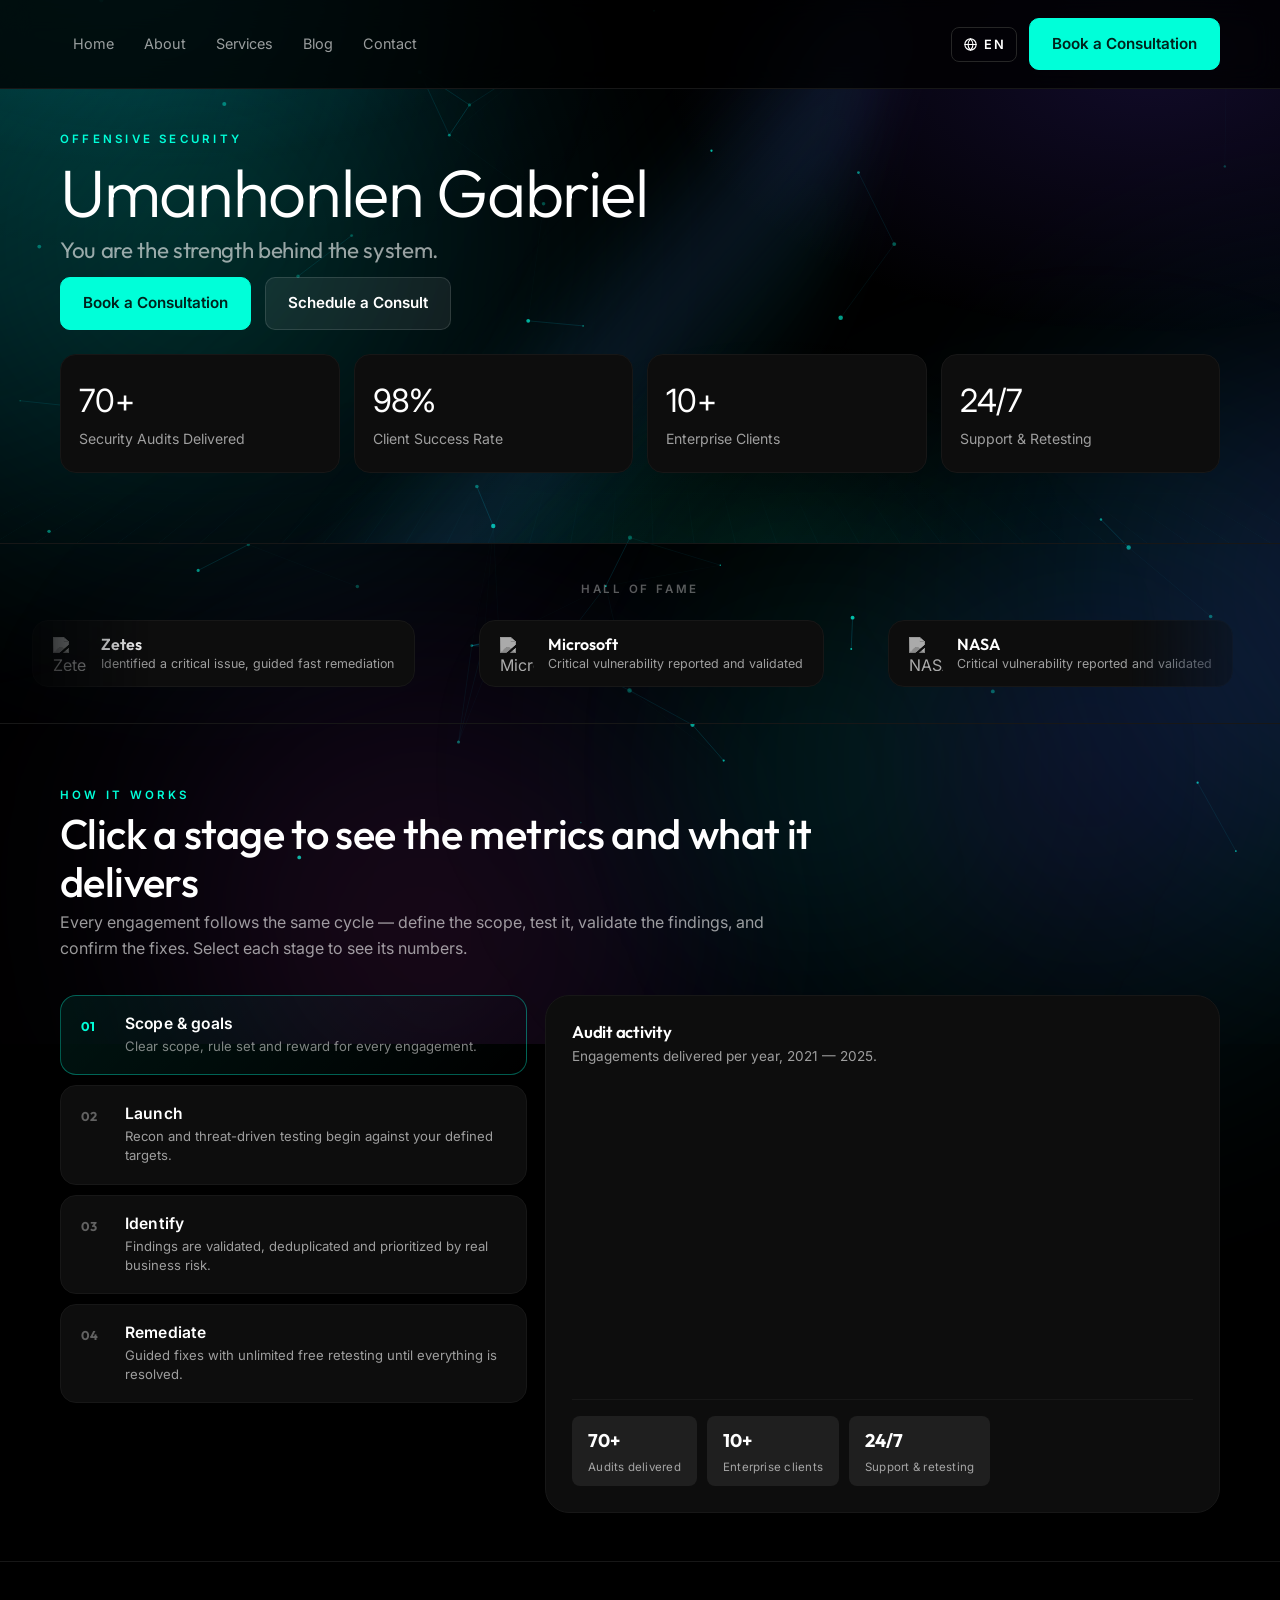
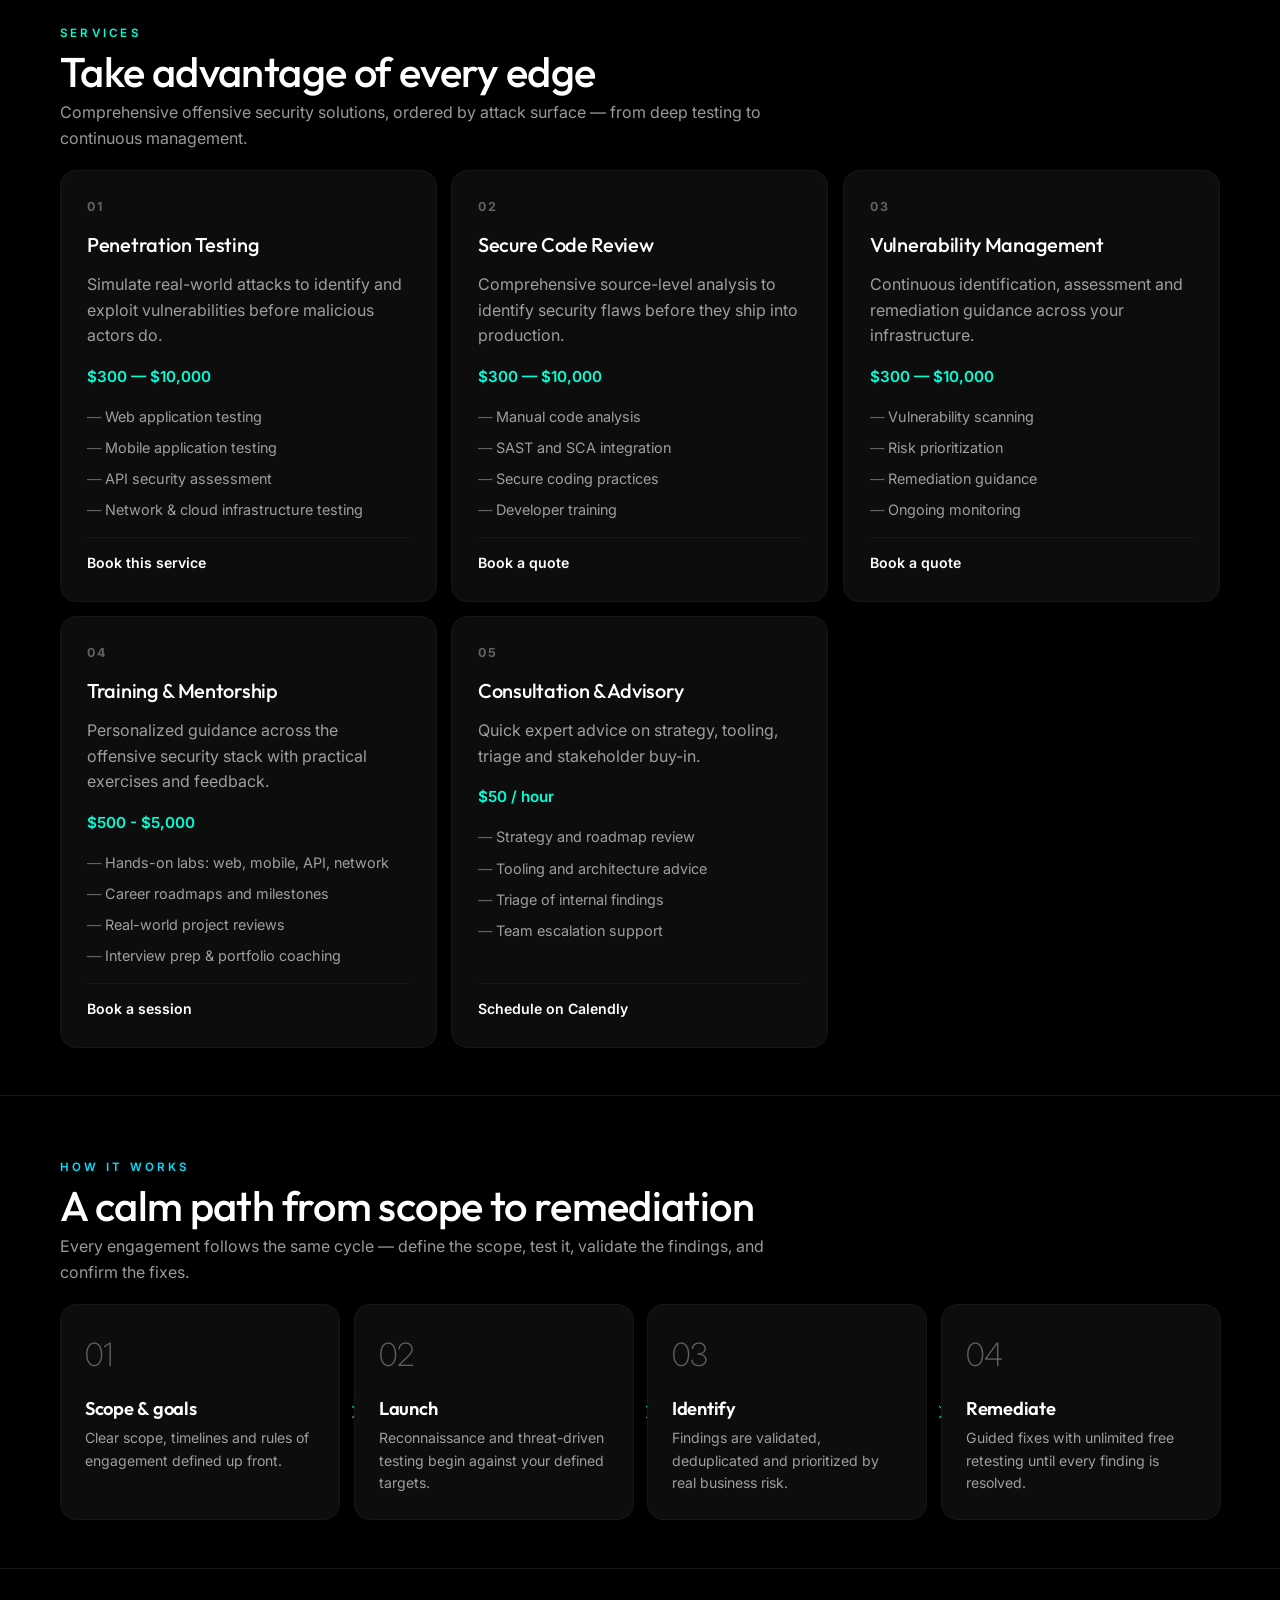
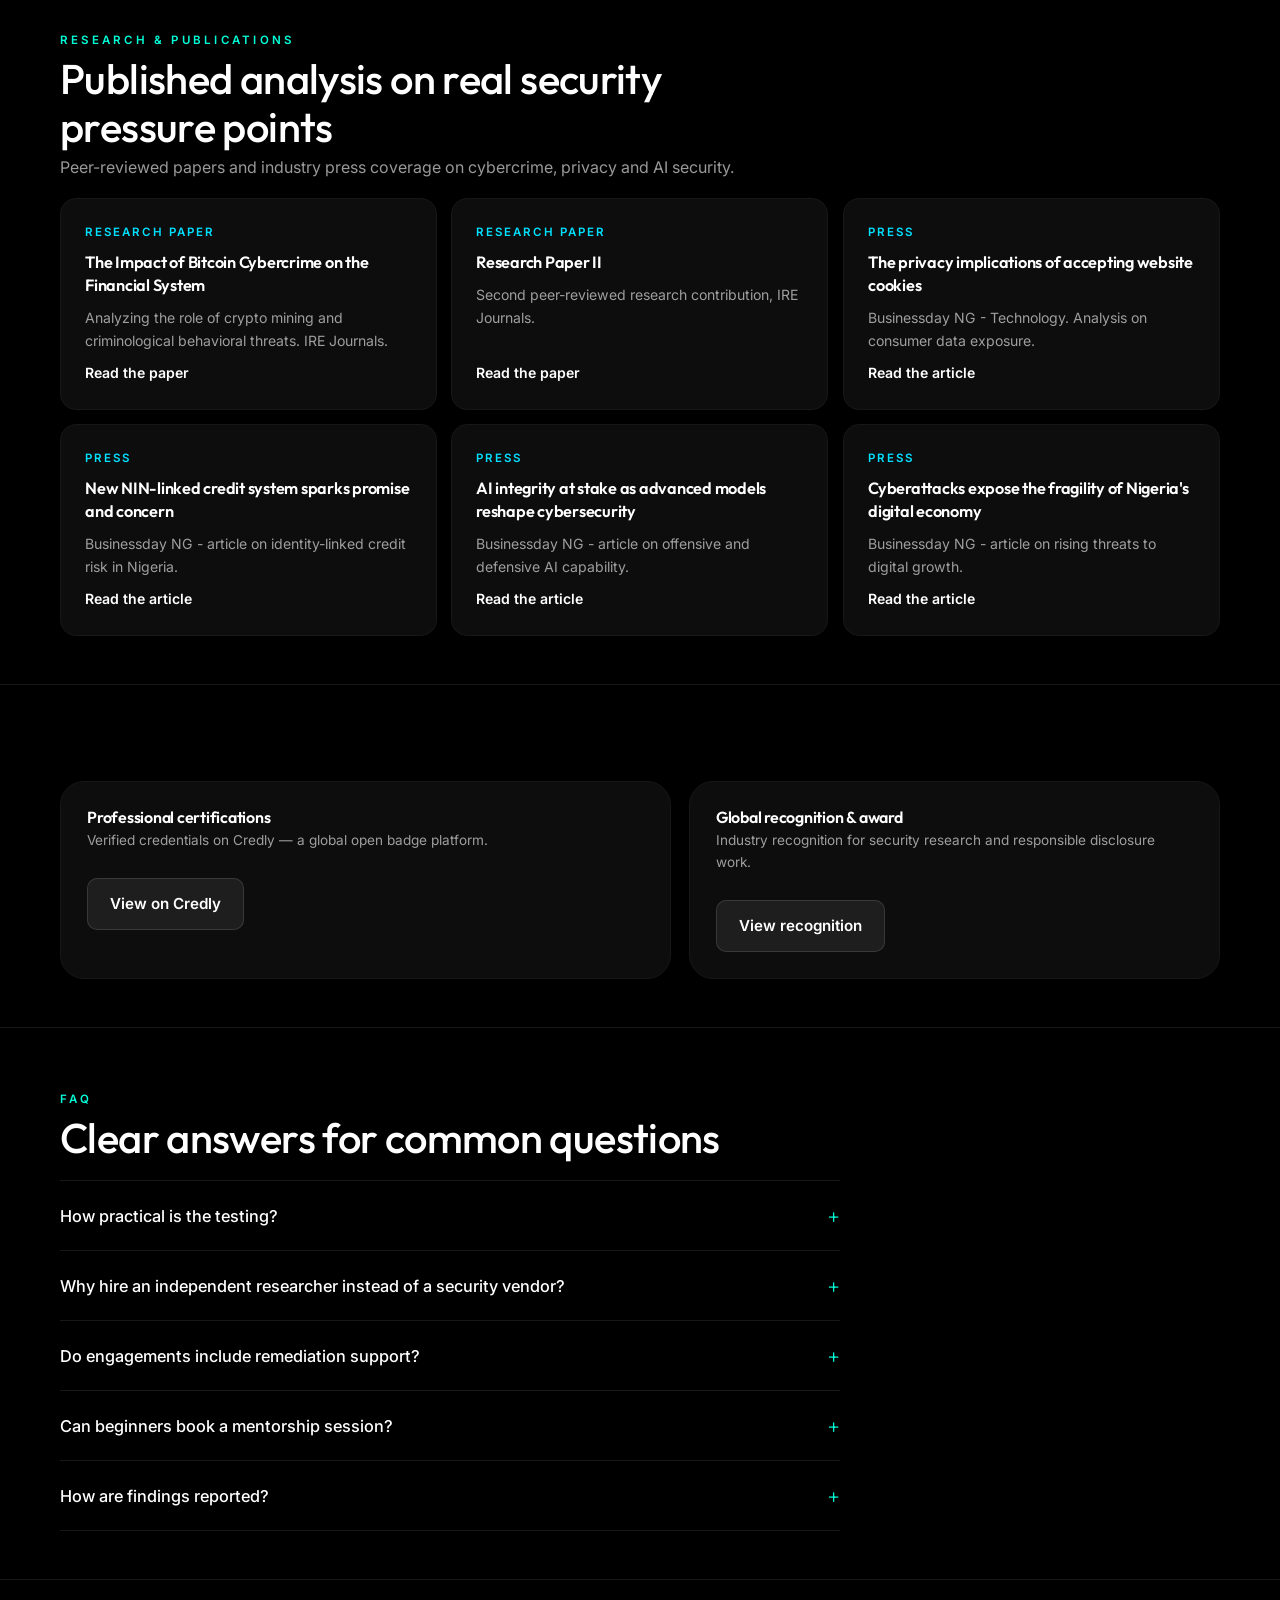
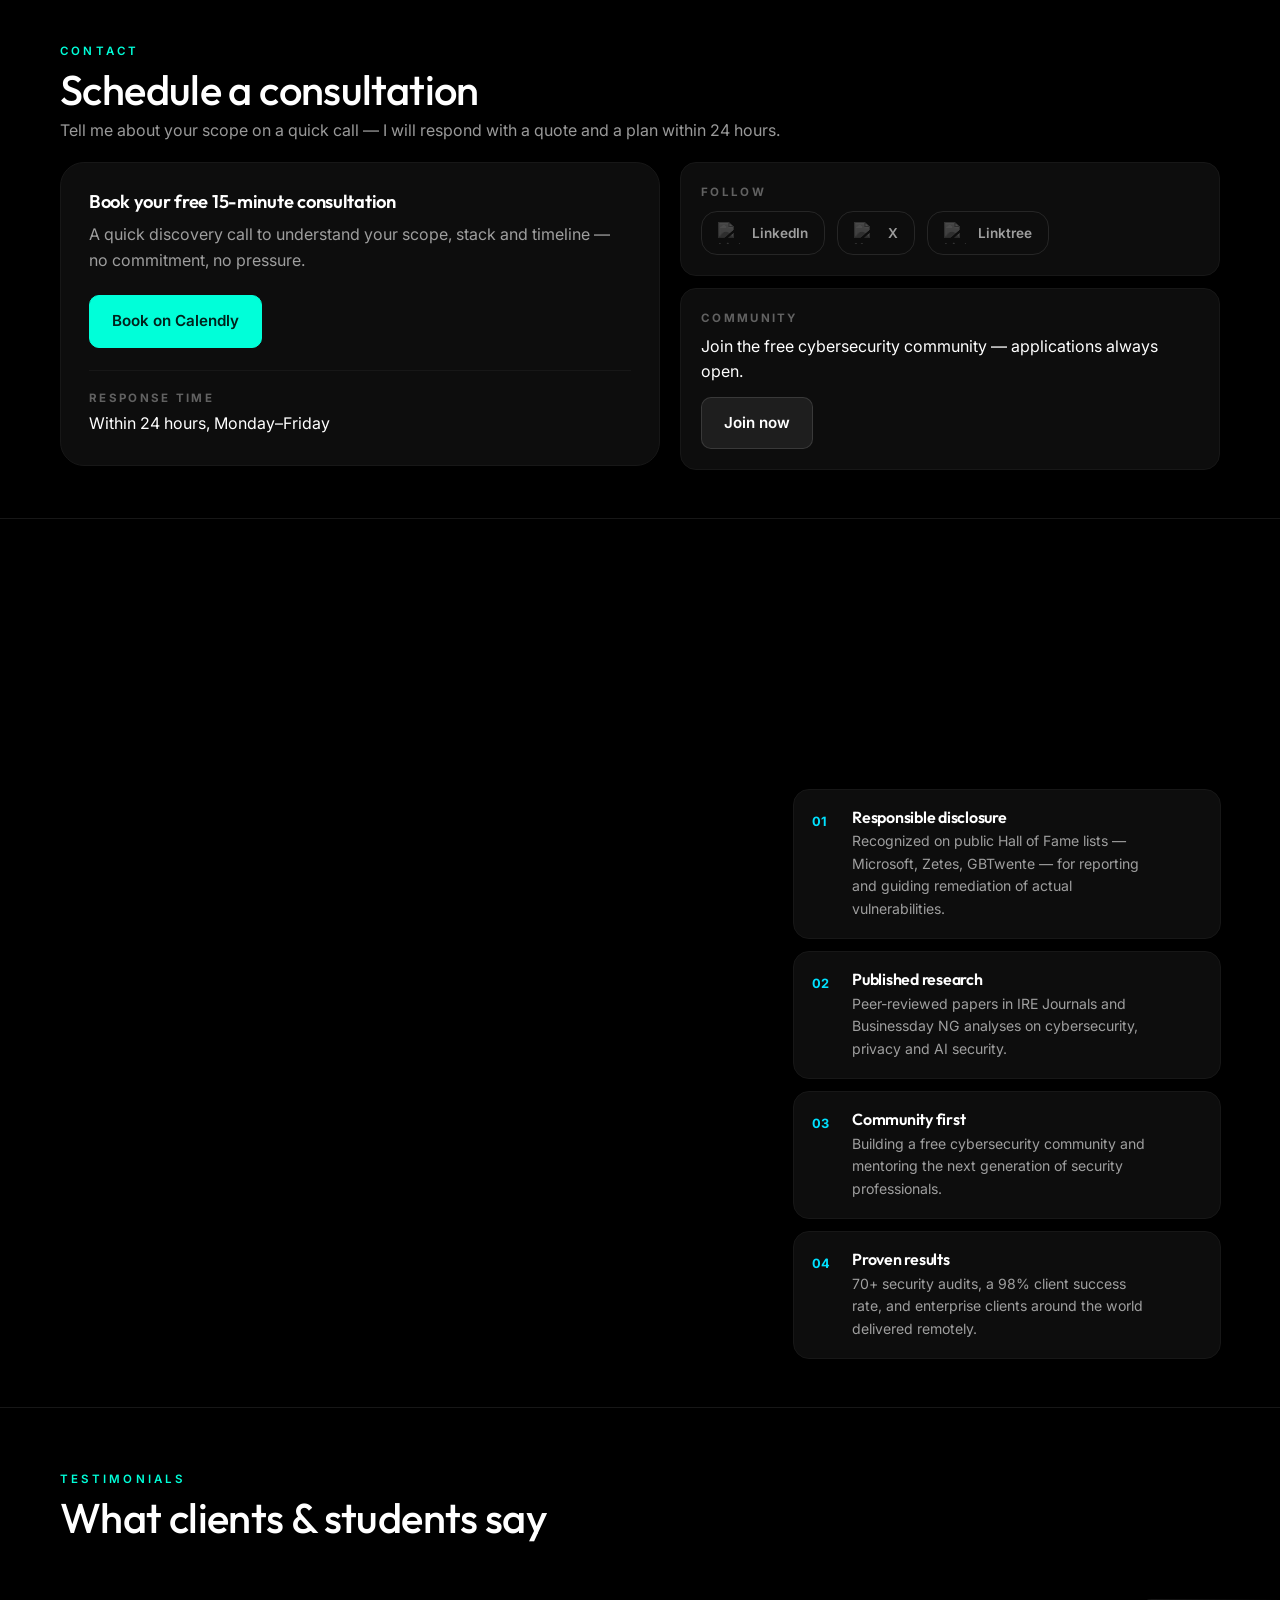
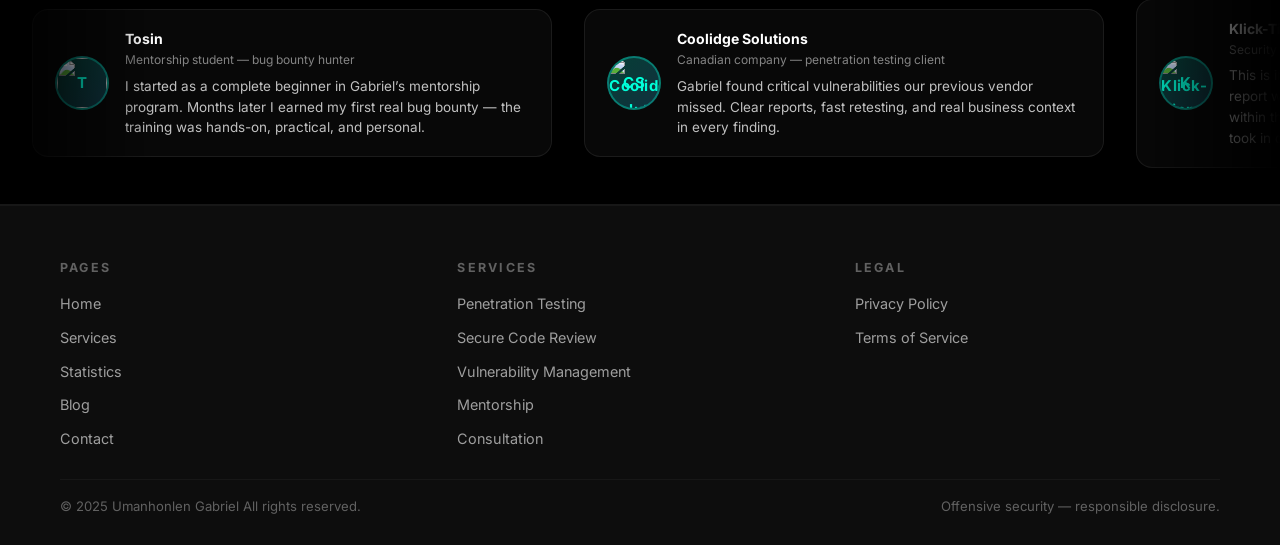
==== commit 5ae7f908: "Fix links and improve text formatting in index.html Updated various links and text formatting for cl" ====
--- a/Website/index.html
+++ b/Website/index.html
@@ -86,6 +86,10 @@
             <img src="https://www.google.com/s2/favicons?domain=microsoft.com&sz=128" onerror="this.onerror=null;this.src='https://icons.duckduckgo.com/ip3/microsoft.com.ico'" alt="Microsoft logo" loading="lazy" />
             <span><b>Microsoft</b><em data-i18n="hof_ms">Critical vulnerability reported and validated</em></span>
           </a>
+           <a class="hof-chip" href="https://lnkd.in/p/eyxpbtFZ" target="_blank" rel="noopener" title="NASA — Hall of Fame">
+            <img src="https://www.google.com/s2/favicons?domain=nasa.gov&sz=128" onerror="this.onerror=null;this.src='https://icons.duckduckgo.com/ip3/nasa.gov.ico'" alt="NASA logo" loading="lazy" />
+            <span><b>NASA</b><em data-i18n="hof_ms">Critical vulnerability reported and validated</em></span>
+          </a>
           <a class="hof-chip" href="https://gbtwente.nl/responsible-disclosure" target="_blank" rel="noopener" title="GBTwente — Hall of Fame">
             <img src="https://www.google.com/s2/favicons?domain=gbtwente.nl&sz=128" onerror="this.onerror=null;this.src='https://icons.duckduckgo.com/ip3/gbtwente.nl.ico'" alt="GBTwente logo" loading="lazy" />
             <span><b>GBTwente</b><em data-i18n="hof_gb">Found a vulnerability, guided remediation</em></span>
@@ -110,7 +114,7 @@
             <img src="https://icons.duckduckgo.com/ip3/sweethawk.com.ico" alt="SweetHawk logo" loading="lazy" />
             <span><b>SweetHawk</b><em data-i18n="hof_sh">Responsible disclosure acknowledged</em></span>
           </a>
-          <a class="hof-chip" href="https://drive.google.com/file/d/1jR87sA1sDhCnxGlhkSa3lofEGjk2yWFh/view?usp=sharing" target="_blank" rel="noopener" title="Global Recognition — award">
+          <a class="hof-chip" href="https://drive.google.com/file/d/1bkwsRVWvNoejzpaYfWSrUwBCBt-8vOzT/view?usp=sharing" target="_blank" rel="noopener" title="Global Recognition — award">
             <img src="https://icons.duckduckgo.com/ip3/drive.google.com.ico" alt="Global Recognition logo" loading="lazy" />
             <span><b>Global Recognition</b><em data-i18n="hof_gr">Award &amp; verified recognition</em></span>
           </a>
@@ -148,7 +152,7 @@
             <img src="https://icons.duckduckgo.com/ip3/sweethawk.com.ico" alt="SweetHawk logo" loading="lazy" />
             <span><b>SweetHawk</b><em data-i18n="hof_sh">Responsible disclosure acknowledged</em></span>
           </a>
-          <a class="hof-chip" href="https://drive.google.com/file/d/1jR87sA1sDhCnxGlhkSa3lofEGjk2yWFh/view?usp=sharing" target="_blank" rel="noopener" title="Global Recognition — award">
+          <a class="hof-chip" href="https://drive.google.com/file/d/1bkwsRVWvNoejzpaYfWSrUwBCBt-8vOzT/view?usp=sharing" target="_blank" rel="noopener" title="Global Recognition — award">
             <img src="https://icons.duckduckgo.com/ip3/drive.google.com.ico" alt="Global Recognition logo" loading="lazy" />
             <span><b>Global Recognition</b><em data-i18n="hof_gr">Award &amp; verified recognition</em></span>
           </a>
@@ -163,7 +167,7 @@
       <div class="section-head" data-reveal>
         <div class="eyebrow" data-i18n="stats_eyebrow">How it works</div>
         <h2 data-i18n="stats_title">Click a stage to see the metrics and what it delivers</h2>
-        <p data-i18n="stats_sub">Every engagement follows the same cycle — define the scope, test it, validate the findings, and confirm the fixes. Select each stage to see its numbers.</p>
+        <p data-i18n="stats_sub">Every engagement follows the same cycle. Define the scope, test it, validate the findings, and confirm the fixes. Select each stage to see its numbers.</p>
       </div>
 
       <div class="howit">
@@ -201,7 +205,7 @@
         <div class="phase-view">
           <div class="phase-panel active" id="phase-scope">
             <h3 data-i18n="pa1_t">Audit activity</h3>
-            <p class="muted" data-i18n="pa1_d">Engagements delivered per year, 2021 — 2025.</p>
+            <p class="muted" data-i18n="pa1_d">Engagements delivered per year, 2021 - 2025.</p>
             <div class="chart-box"><canvas id="chartAudits"></canvas></div>
             <div class="mini-kpis">
               <div class="mini-kpi"><b>70+</b><span data-i18n="mk1">Audits delivered</span></div>
@@ -251,7 +255,7 @@
       <div class="section-head" data-reveal>
         <div class="eyebrow" data-i18n="services_eyebrow">Services</div>
         <h2 data-i18n="services_title">Take advantage of every edge</h2>
-        <p data-i18n="si_p">Comprehensive offensive security solutions, ordered by attack surface — from deep testing to continuous management.</p>
+        <p data-i18n="si_p">Comprehensive offensive security solutions, ordered by attack surface from deep testing to continuous management.</p>
       </div>
 
       <div class="services-grid rv-stagger">
@@ -301,7 +305,7 @@
           <span class="service-index">04</span>
           <h3 data-i18n="s4_t">Training &amp; Mentorship</h3>
           <p class="muted" data-i18n="s4_d">Personalized guidance across the offensive security stack with practical exercises and feedback.</p>
-          <div class="price">$500 — $5,000</div>
+          <div class="price">$500 - $5,000</div>
           <ul>
             <li data-i18n="s4_1">Hands-on labs: web, mobile, API, network</li>
             <li data-i18n="s4_2">Career roadmaps and milestones</li>
@@ -334,7 +338,7 @@
       <div class="section-head" data-reveal>
         <div class="eyebrow cyan" data-i18n="process_eyebrow">How it works</div>
         <h2 data-i18n="process_title">A calm path from scope to remediation</h2>
-        <p data-i18n="prc_p">Every engagement follows the same cycle — define the scope, test it, validate the findings, and confirm the fixes.</p>
+        <p data-i18n="prc_p">Every engagement follows the same cycle. Define the scope, test it, validate the findings, and confirm the fixes.</p>
       </div>
       <div class="process-grid rv-stagger">
         <div class="process-step">
@@ -385,25 +389,25 @@
         <div class="pub-card">
           <span class="pub-tag">Press</span>
           <h3>The privacy implications of accepting website cookies</h3>
-          <p>Businessday NG — Technology. Analysis on consumer data exposure.</p>
+          <p>Businessday NG - Technology. Analysis on consumer data exposure.</p>
           <a href="https://businessday.ng/technology/article/here-are-privacy-implications-of-accepting-website-cookies/?amp" target="_blank" rel="noopener">Read the article</a>
         </div>
         <div class="pub-card">
           <span class="pub-tag">Press</span>
           <h3>New NIN-linked credit system sparks promise and concern</h3>
-          <p>Businessday NG — article on identity-linked credit risk in Nigeria.</p>
+          <p>Businessday NG - article on identity-linked credit risk in Nigeria.</p>
           <a href="https://businessday.ng/pro/article/new-nin-linked-credit-system-sparks-promise-concern/?amp" target="_blank" rel="noopener">Read the article</a>
         </div>
         <div class="pub-card">
           <span class="pub-tag">Press</span>
           <h3>AI integrity at stake as advanced models reshape cybersecurity</h3>
-          <p>Businessday NG — article on offensive and defensive AI capability.</p>
+          <p>Businessday NG - article on offensive and defensive AI capability.</p>
           <a href="https://businessday.ng/technology/article/ai-integrity-at-stake-as-advanced-models-reshapes-cybersecurity/?amp" target="_blank" rel="noopener">Read the article</a>
         </div>
         <div class="pub-card">
           <span class="pub-tag">Press</span>
           <h3>Cyberattacks expose the fragility of Nigeria's digital economy</h3>
-          <p>Businessday NG — article on rising threats to digital growth.</p>
+          <p>Businessday NG - article on rising threats to digital growth.</p>
           <a href="https://businessday.ng/technology/article/cyberattacks-expose-the-fragility-of-nigerias-digital-economy-as-businesses-face-rising-risks/?amp" target="_blank" rel="noopener">Read the article</a>
         </div>
       </div>
@@ -416,13 +420,13 @@
       <div class="stats-grid" style="margin-top: 48px" data-reveal>
         <div class="chart-card" style="margin-top: 0">
           <h3 data-i18n="rc1_t">Professional certifications</h3>
-          <p data-i18n="rc1_d">Verified credentials on Credly — a global open badge platform.</p>
+          <p data-i18n="rc1_d">Verified credentials on Credly</p>
           <a class="btn btn-ghost" style="margin-top: 8px" href="https://www.credly.com/users/umanhonlen-gabriel" target="_blank" rel="noopener" data-i18n="rc1_b">View on Credly</a>
         </div>
         <div class="chart-card" style="margin-top: 0">
           <h3 data-i18n="rc2_t">Global recognition &amp; award</h3>
           <p data-i18n="rc2_d">Industry recognition for security research and responsible disclosure work.</p>
-          <a class="btn btn-ghost" style="margin-top: 8px" href="https://drive.google.com/file/d/1jR87sA1sDhCnxGlhkSa3lofEGjk2yWFh/view?usp=sharing" target="_blank" rel="noopener" data-i18n="rc2_p">View recognition</a>
+          <a class="btn btn-ghost" style="margin-top: 8px" href="https://drive.google.com/file/d/1bkwsRVWvNoejzpaYfWSrUwBCBt-8vOzT/view?usp=sharing" target="_blank" rel="noopener" data-i18n="rc2_p">View recognition</a>
         </div>
       </div>
     </div>
@@ -438,19 +442,19 @@
       <div class="faq-list rv-stagger">
         <div class="faq-item">
           <button class="faq-q"><span data-i18n="fq1">How practical is the testing?</span> <span class="plus">+</span></button>
-          <div class="faq-a"><p data-i18n="fa1">100% hands-on. Engagements simulate real attack paths against your live environment — no slide decks, no surface-level checks. Every finding includes a working proof of concept.</p></div>
+          <div class="faq-a"><p data-i18n="fa1">100% hands-on. Engagements simulate real attack paths against your live environment with no slide decks & no surface-level checks. Every finding includes a working proof of concept.</p></div>
         </div>
         <div class="faq-item">
           <button class="faq-q"><span data-i18n="fq2">Why hire an independent researcher instead of a security vendor?</span> <span class="plus">+</span></button>
-          <div class="faq-a"><p data-i18n="fa2">Independent consultants work directly with you — no account managers, no ticket queues. You speak to the engineer who found the issue, and retesting is free and unlimited.</p></div>
+          <div class="faq-a"><p data-i18n="fa2">Independent consultants work directly with you without account managers & ticket queues. You speak to the engineer who found the issue, and retesting is free and unlimited.</p></div>
         </div>
         <div class="faq-item">
           <button class="faq-q"><span data-i18n="fq3">Do engagements include remediation support?</span> <span class="plus">+</span></button>
-          <div class="faq-a"><p data-i18n="fa3">Yes. Every engagement includes guided remediation and free retesting until all findings are resolved — the retest is validated before you sign off.</p></div>
+          <div class="faq-a"><p data-i18n="fa3">Yes. Every engagement includes guided remediation and free retesting until all findings are resolved & the retest is validated before you sign off.</p></div>
         </div>
         <div class="faq-item">
           <button class="faq-q"><span data-i18n="fq4">Can beginners book a mentorship session?</span> <span class="plus">+</span></button>
-          <div class="faq-a"><p data-i18n="fa4">Yes. Mentorship covers hands-on labs across web, mobile, API and network security — with roadmaps, review and interview preparation for any level.</p></div>
+          <div class="faq-a"><p data-i18n="fa4">Yes. Mentorship covers hands-on labs across web, mobile, API and network security with a clear roadmap, review and interview preparation for any level.</p></div>
         </div>
         <div class="faq-item">
           <button class="faq-q"><span data-i18n="fq5">How are findings reported?</span> <span class="plus">+</span></button>
@@ -466,12 +470,12 @@
       <div class="section-head" data-reveal>
         <div class="eyebrow" data-i18n="contact_eyebrow">Contact</div>
         <h2 data-i18n="contact_title">Schedule a consultation</h2>
-        <p data-i18n="contact_p">Tell me about your scope on a quick call — I will respond with a quote and a plan within 24 hours.</p>
+        <p data-i18n="contact_p">Tell me about your scope on a quick call and I will respond with a quote and a plan within 24 hours.</p>
       </div>
       <div class="contact-layout rv-stagger">
         <div class="form-card consult-card">
           <h3 data-i18n="contact_h">Book your free 15-minute consultation</h3>
-          <p class="muted" data-i18n="contact_sub">A quick discovery call to understand your scope, stack and timeline — no commitment, no pressure.</p>
+          <p class="muted" data-i18n="contact_sub">A quick discovery call to understand your scope, stack and timeline without pressure.</p>
           <div class="consult-actions">
             <a class="btn btn-accent" href="https://calendly.com/umanhonlengabriel" target="_blank" rel="noopener" data-i18n="contact_book">Book on Calendly</a>
           </div>
@@ -628,7 +632,7 @@
             <span class="n">01</span>
             <div>
               <h4 data-i18n="about_r1">Responsible disclosure</h4>
-              <p data-i18n="af1">Acknowledged on public Hall of Fame — Microsoft, Zetes and GBTwente — for reported and guided remediation of real vulnerabilities.</p>
+              <p data-i18n="af1">Acknowledged on public Hall of Fame - Microsoft, NASA, Apple, Zetes and GBTwente - for reported and guided remediation of real vulnerabilities.</p>
             </div>
           </div>
           <div class="about-fact">
@@ -672,7 +676,7 @@
             <div class="testi-avatar"><img src="https://www.google.com/s2/favicons?domain=medium.com&sz=128" alt="" loading="lazy" /><span>T</span></div>
             <div class="testi-body">
               <b data-i18n="t1_name">Tosin</b>
-              <em data-i18n="t1_role">Mentorship student — bug bounty hunter</em>
+              <em data-i18n="t1_role">Mentorship student - bug bounty hunter</em>
               <p data-i18n="t1_q">I started as a complete beginner in Gabriel's mentorship program. Months later I earned my first real bug bounty — the training was hands-on, practical, and personal.</p>
             </div>
           </div>
@@ -680,7 +684,7 @@
             <div class="testi-avatar"><img src="https://www.google.com/s2/favicons?domain=coolidgesolutions.com&sz=128" onerror="this.onerror=null;this.src='https://icons.duckduckgo.com/ip3/coolidgesolutions.com.ico';" alt="Coolidge Solutions logo" loading="lazy" /><span>CS</span></div>
             <div class="testi-body">
               <b data-i18n="t2_name">Coolidge Solutions</b>
-              <em data-i18n="t2_role">Canadian company — penetration testing client</em>
+              <em data-i18n="t2_role">Canadian company - penetration testing client</em>
               <p data-i18n="t2_q">Gabriel found critical vulnerabilities our previous vendor missed. Clear reports, fast retesting, and real business context in every finding.</p>
             </div>
           </div>
@@ -688,7 +692,7 @@
             <div class="testi-avatar"><img src="https://icons.duckduckgo.com/ip3/klicktipp.com.ico" alt="Klick-Tipp logo" loading="lazy" /><span>K</span></div>
             <div class="testi-body">
               <b data-i18n="t3_name">Klick-Tipp Security Team</b>
-              <em data-i18n="t3_role">Security team — responsible disclosure response</em>
+              <em data-i18n="t3_role">Security team - responsible disclosure response</em>
               <p data-i18n="t3_q">This is in no way a reflection on the quality of your work. Your report was clear, well-structured and carried out responsibly within the limits of our policy — we appreciate the care you took in documenting it.</p>
             </div>
           </div>
@@ -698,7 +702,7 @@
             <div class="testi-avatar"><img src="https://www.google.com/s2/favicons?domain=medium.com&sz=128" alt="" loading="lazy" /><span>T</span></div>
             <div class="testi-body">
               <b data-i18n="t1_name">Tosin</b>
-              <em data-i18n="t1_role">Mentorship student — bug bounty hunter</em>
+              <em data-i18n="t1_role">Mentorship student - bug bounty hunter</em>
               <p data-i18n="t1_q">I started as a complete beginner in Gabriel's mentorship program. Months later I earned my first real bug bounty — the training was hands-on, practical, and personal.</p>
             </div>
           </div>
@@ -706,7 +710,7 @@
             <div class="testi-avatar"><img src="https://www.google.com/s2/favicons?domain=coolidgesolutions.com&sz=128" onerror="this.onerror=null;this.src='https://icons.duckduckgo.com/ip3/coolidgesolutions.com.ico';" alt="Coolidge Solutions logo" loading="lazy" /><span>CS</span></div>
             <div class="testi-body">
               <b data-i18n="t2_name">Coolidge Solutions</b>
-              <em data-i18n="t2_role">Canadian company — penetration testing client</em>
+              <em data-i18n="t2_role">Canadian company - penetration testing client</em>
               <p data-i18n="t2_q">Gabriel found critical vulnerabilities our previous vendor missed. Clear reports, fast retesting, and real business context in every finding.</p>
             </div>
           </div>
@@ -714,7 +718,7 @@
             <div class="testi-avatar"><img src="https://icons.duckduckgo.com/ip3/klicktipp.com.ico" alt="Klick-Tipp logo" loading="lazy" /><span>K</span></div>
             <div class="testi-body">
               <b data-i18n="t3_name">Klick-Tipp Security Team</b>
-              <em data-i18n="t3_role">Security team — responsible disclosure response</em>
+              <em data-i18n="t3_role">Security team - responsible disclosure response</em>
               <p data-i18n="t3_q">This is in no way a reflection on the quality of your work. Your report was clear, well-structured and carried out responsibly within the limits of our policy — we appreciate the care you took in documenting it.</p>
             </div>
           </div>
@@ -927,4 +931,4 @@
   <script src="js/guard.js"></script>
   <script src="js/dynamic.js"></script>
 </body>
-</html>+</html>
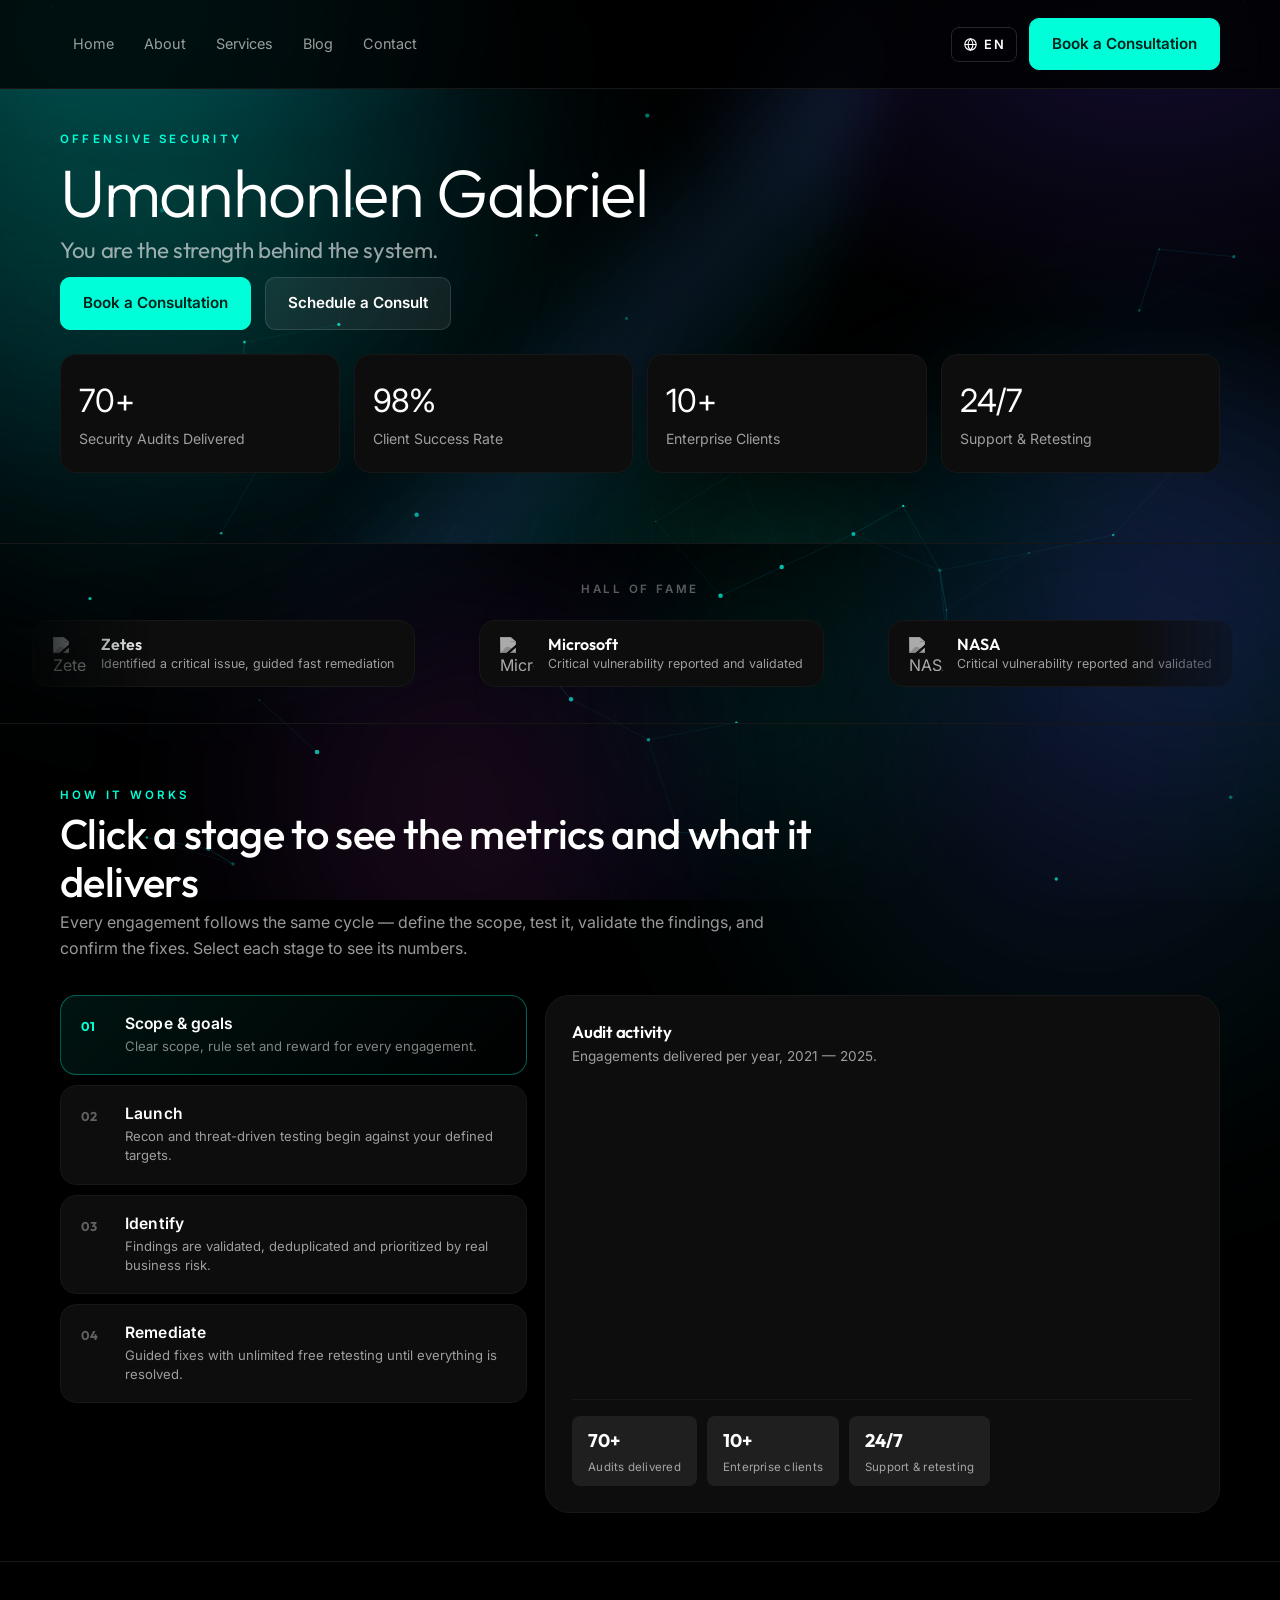
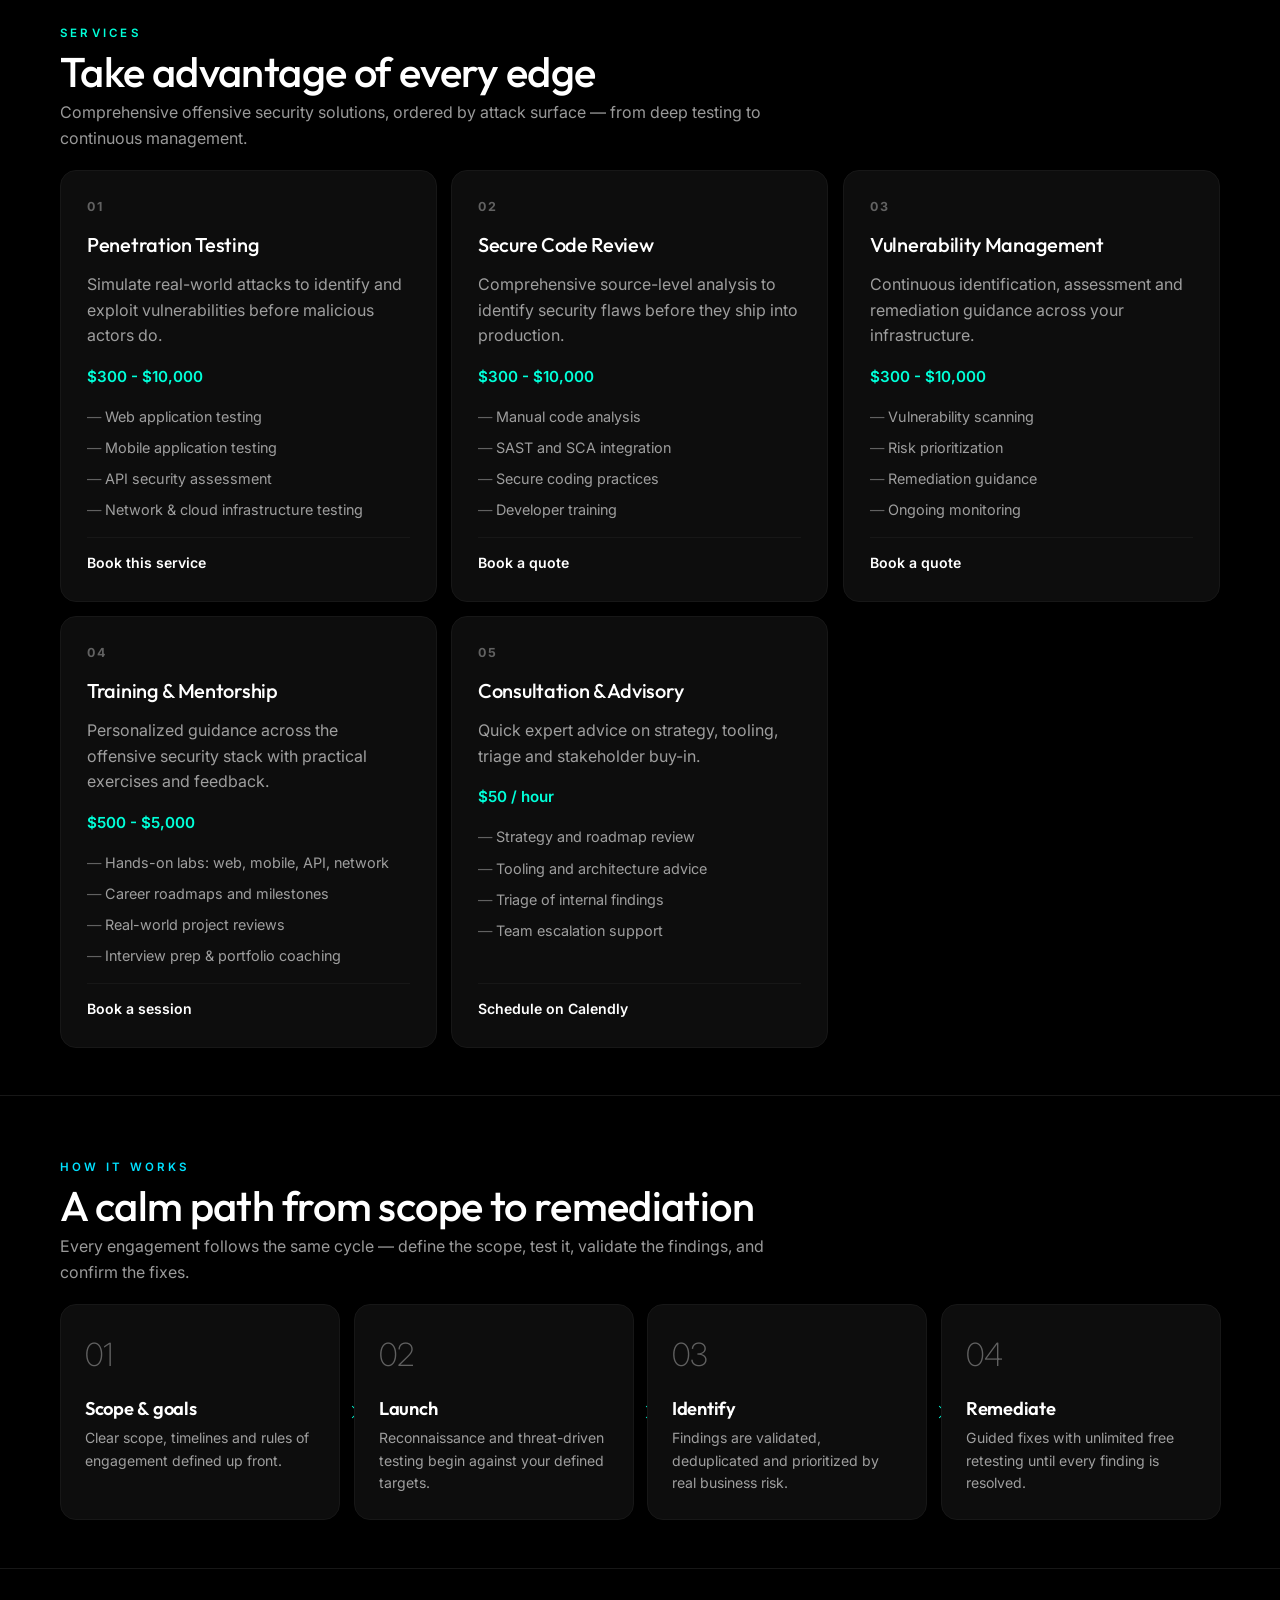
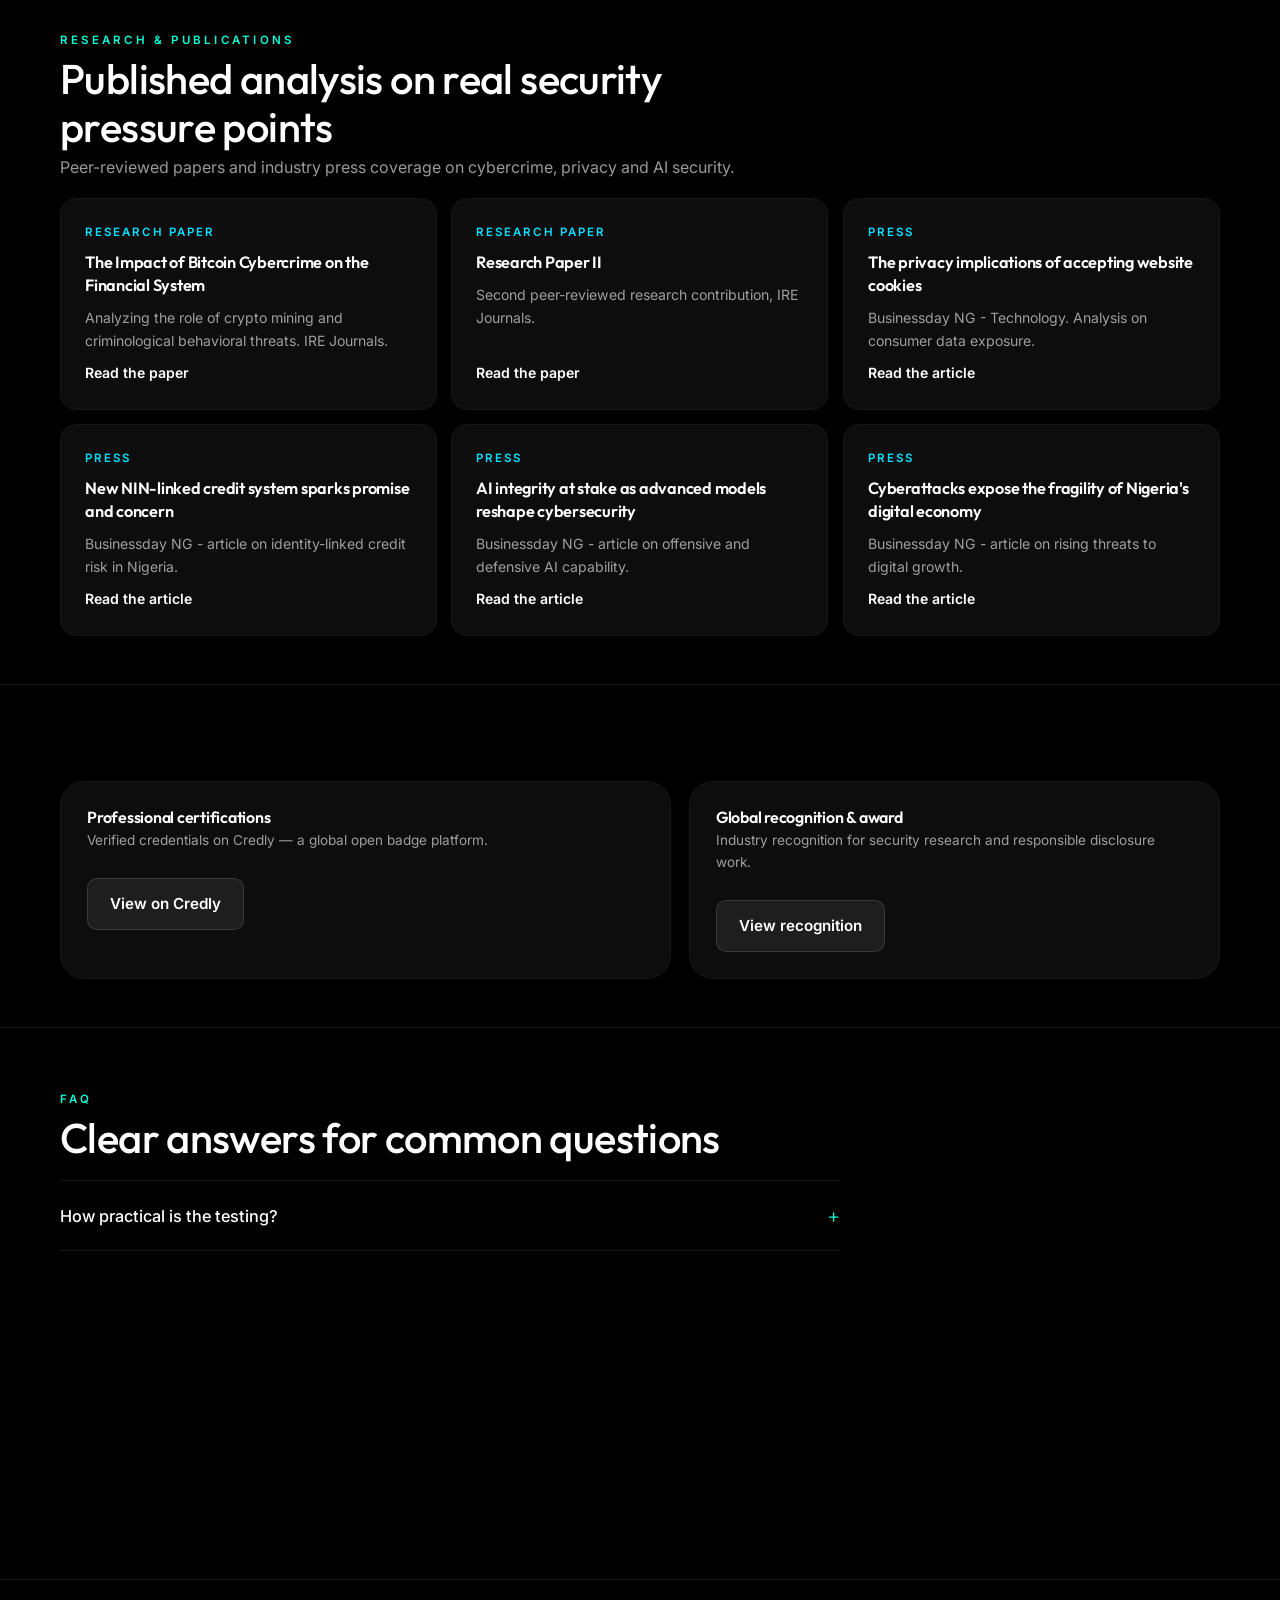
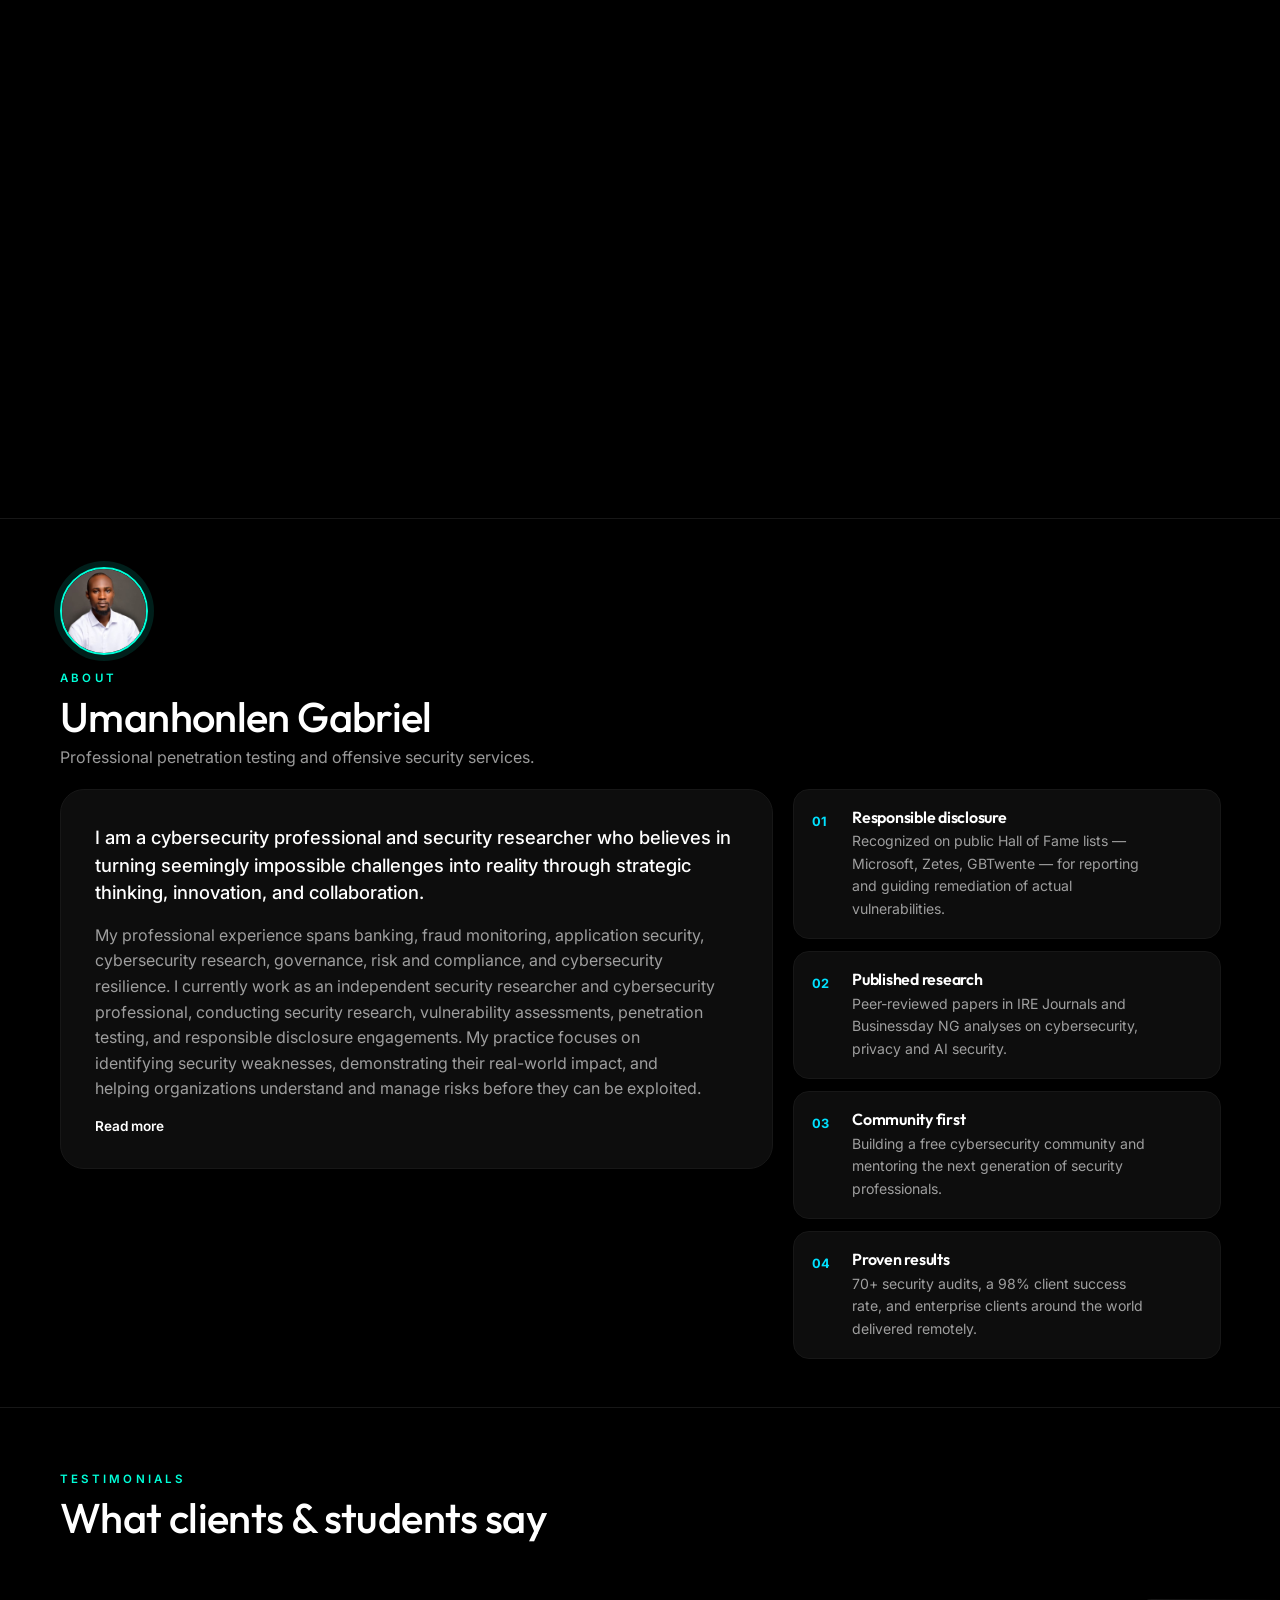
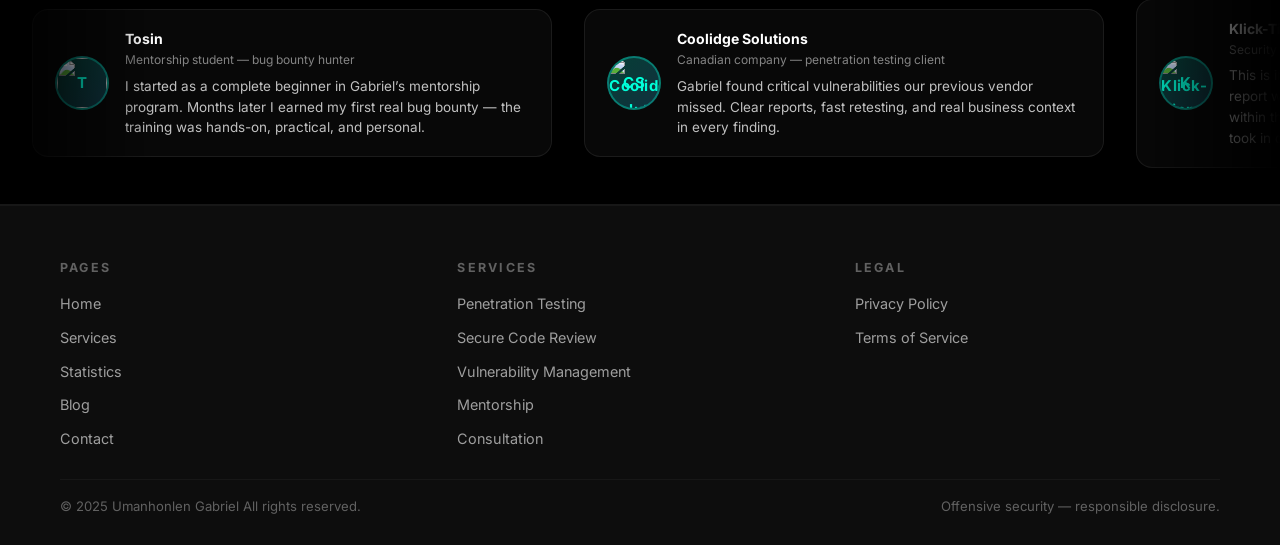
==== commit aef17e60: "Update index.html" ====
--- a/Website/index.html
+++ b/Website/index.html
@@ -78,81 +78,81 @@
     <div class="logo-marquee hof-marquee" aria-label="Hall of Fame organizations">
       <div class="logo-track">
         <div class="logo-row">
-          <a class="hof-chip" href="https://www.zetes.com/en/responsible-disclosure-policy" target="_blank" rel="noopener" title="Zetes — Hall of Fame">
+          <a class="hof-chip" href="https://www.zetes.com/en/responsible-disclosure-policy" target="_blank" rel="noopener" title="Zetes - Hall of Fame">
             <img src="https://icons.duckduckgo.com/ip3/zetes.com.ico" alt="Zetes logo" loading="lazy" />
             <span><b>Zetes</b><em data-i18n="hof_zetes">Identified a critical issue, guided fast remediation</em></span>
           </a>
-          <a class="hof-chip" href="https://msrc.microsoft.com/update-guide/acknowledgement/online" target="_blank" rel="noopener" title="Microsoft — Hall of Fame">
+          <a class="hof-chip" href="https://msrc.microsoft.com/update-guide/acknowledgement/online" target="_blank" rel="noopener" title="Microsoft - Hall of Fame">
             <img src="https://www.google.com/s2/favicons?domain=microsoft.com&sz=128" onerror="this.onerror=null;this.src='https://icons.duckduckgo.com/ip3/microsoft.com.ico'" alt="Microsoft logo" loading="lazy" />
             <span><b>Microsoft</b><em data-i18n="hof_ms">Critical vulnerability reported and validated</em></span>
           </a>
-           <a class="hof-chip" href="https://lnkd.in/p/eyxpbtFZ" target="_blank" rel="noopener" title="NASA — Hall of Fame">
+           <a class="hof-chip" href="https://lnkd.in/p/eyxpbtFZ" target="_blank" rel="noopener" title="NASA - Hall of Fame">
             <img src="https://www.google.com/s2/favicons?domain=nasa.gov&sz=128" onerror="this.onerror=null;this.src='https://icons.duckduckgo.com/ip3/nasa.gov.ico'" alt="NASA logo" loading="lazy" />
             <span><b>NASA</b><em data-i18n="hof_ms">Critical vulnerability reported and validated</em></span>
           </a>
-          <a class="hof-chip" href="https://gbtwente.nl/responsible-disclosure" target="_blank" rel="noopener" title="GBTwente — Hall of Fame">
+          <a class="hof-chip" href="https://gbtwente.nl/responsible-disclosure" target="_blank" rel="noopener" title="GBTwente - Hall of Fame">
             <img src="https://www.google.com/s2/favicons?domain=gbtwente.nl&sz=128" onerror="this.onerror=null;this.src='https://icons.duckduckgo.com/ip3/gbtwente.nl.ico'" alt="GBTwente logo" loading="lazy" />
             <span><b>GBTwente</b><em data-i18n="hof_gb">Found a vulnerability, guided remediation</em></span>
           </a>
-          <a class="hof-chip" href="https://support.apple.com/en-us/102774" target="_blank" rel="noopener" title="Apple — Hall of Fame">
+          <a class="hof-chip" href="https://support.apple.com/en-us/102774" target="_blank" rel="noopener" title="Apple - Hall of Fame">
             <img src="https://www.google.com/s2/favicons?domain=apple.com&sz=128" onerror="this.onerror=null;this.src='https://icons.duckduckgo.com/ip3/apple.com.ico'" alt="Apple logo" loading="lazy" />
             <span><b>Apple</b><em data-i18n="hof_apple">Responsibly disclosed issue acknowledged</em></span>
           </a>
-          <a class="hof-chip" href="https://www.who.int/about/cybersecurity/vulnerability-hall-of-fame/ethical-hacker-list" target="_blank" rel="noopener" title="WHO — recognized">
+          <a class="hof-chip" href="https://www.who.int/about/cybersecurity/vulnerability-hall-of-fame/ethical-hacker-list" target="_blank" rel="noopener" title="WHO - recognized">
             <img src="https://www.google.com/s2/favicons?domain=who.int&sz=128" onerror="this.onerror=null;this.src='https://icons.duckduckgo.com/ip3/who.int.ico'" alt="WHO logo" loading="lazy" />
             <span><b>WHO</b><em data-i18n="hof_who">Recognized for responsible disclosure</em></span>
           </a>
-          <a class="hof-chip" href="https://unite.un.org/en/un-information-security-hall-fame" target="_blank" rel="noopener" title="United Nations — Hall of Fame">
+          <a class="hof-chip" href="https://unite.un.org/en/un-information-security-hall-fame" target="_blank" rel="noopener" title="United Nations - Hall of Fame">
             <img src="https://www.google.com/s2/favicons?domain=un.org&sz=128" onerror="this.onerror=null;this.src='https://icons.duckduckgo.com/ip3/un.org.ico'" alt="United Nations logo" loading="lazy" />
             <span><b>United Nations</b><em data-i18n="hof_un">Hall of Fame</em></span>
           </a>
-          <a class="hof-chip" href="https://www.klicktipp.com/de/hall-of-fame/" target="_blank" rel="noopener" title="KlickTipp — Hall of Fame">
+          <a class="hof-chip" href="https://www.klicktipp.com/de/hall-of-fame/" target="_blank" rel="noopener" title="KlickTipp - Hall of Fame">
             <img src="https://icons.duckduckgo.com/ip3/klicktipp.com.ico" alt="KlickTipp logo" loading="lazy" />
             <span><b>KlickTipp</b><em data-i18n="hof_kt">Hall of Fame</em></span>
           </a>
-          <a class="hof-chip" href="https://sweethawk.com/responsible-disclosure" target="_blank" rel="noopener" title="SweetHawk — Hall of Fame">
+          <a class="hof-chip" href="https://sweethawk.com/responsible-disclosure" target="_blank" rel="noopener" title="SweetHawk - Hall of Fame">
             <img src="https://icons.duckduckgo.com/ip3/sweethawk.com.ico" alt="SweetHawk logo" loading="lazy" />
             <span><b>SweetHawk</b><em data-i18n="hof_sh">Responsible disclosure acknowledged</em></span>
           </a>
-          <a class="hof-chip" href="https://drive.google.com/file/d/1bkwsRVWvNoejzpaYfWSrUwBCBt-8vOzT/view?usp=sharing" target="_blank" rel="noopener" title="Global Recognition — award">
+          <a class="hof-chip" href="https://drive.google.com/file/d/1bkwsRVWvNoejzpaYfWSrUwBCBt-8vOzT/view?usp=sharing" target="_blank" rel="noopener" title="Global Recognition - award">
             <img src="https://icons.duckduckgo.com/ip3/drive.google.com.ico" alt="Global Recognition logo" loading="lazy" />
             <span><b>Global Recognition</b><em data-i18n="hof_gr">Award &amp; verified recognition</em></span>
           </a>
         </div>
         <div class="logo-row" aria-hidden="true">
-          <a class="hof-chip" href="https://www.zetes.com/en/responsible-disclosure-policy" target="_blank" rel="noopener" title="Zetes — Hall of Fame">
+          <a class="hof-chip" href="https://www.zetes.com/en/responsible-disclosure-policy" target="_blank" rel="noopener" title="Zetes - Hall of Fame">
             <img src="https://icons.duckduckgo.com/ip3/zetes.com.ico" alt="Zetes logo" loading="lazy" />
             <span><b>Zetes</b><em data-i18n="hof_zetes">Identified a critical issue, guided fast remediation</em></span>
           </a>
-          <a class="hof-chip" href="https://msrc.microsoft.com/update-guide/acknowledgement/online" target="_blank" rel="noopener" title="Microsoft — Hall of Fame">
+          <a class="hof-chip" href="https://msrc.microsoft.com/update-guide/acknowledgement/online" target="_blank" rel="noopener" title="Microsoft - Hall of Fame">
             <img src="https://www.google.com/s2/favicons?domain=microsoft.com&sz=128" onerror="this.onerror=null;this.src='https://icons.duckduckgo.com/ip3/microsoft.com.ico'" alt="Microsoft logo" loading="lazy" />
             <span><b>Microsoft</b><em data-i18n="hof_ms">Critical vulnerability reported and validated</em></span>
           </a>
-          <a class="hof-chip" href="https://gbtwente.nl/responsible-disclosure" target="_blank" rel="noopener" title="GBTwente — Hall of Fame">
+          <a class="hof-chip" href="https://gbtwente.nl/responsible-disclosure" target="_blank" rel="noopener" title="GBTwente - Hall of Fame">
             <img src="https://www.google.com/s2/favicons?domain=gbtwente.nl&sz=128" onerror="this.onerror=null;this.src='https://icons.duckduckgo.com/ip3/gbtwente.nl.ico'" alt="GBTwente logo" loading="lazy" />
             <span><b>GBTwente</b><em data-i18n="hof_gb">Found a vulnerability, guided remediation</em></span>
           </a>
-          <a class="hof-chip" href="https://support.apple.com/en-us/102774" target="_blank" rel="noopener" title="Apple — Hall of Fame">
+          <a class="hof-chip" href="https://support.apple.com/en-us/102774" target="_blank" rel="noopener" title="Apple - Hall of Fame">
             <img src="https://www.google.com/s2/favicons?domain=apple.com&sz=128" onerror="this.onerror=null;this.src='https://icons.duckduckgo.com/ip3/apple.com.ico'" alt="Apple logo" loading="lazy" />
             <span><b>Apple</b><em data-i18n="hof_apple">Responsibly protected issue acknowledged</em></span>
           </a>
-          <a class="hof-chip" href="https://www.who.int/about/cybersecurity/vulnerability-hall-of-fame/ethical-hacker-list" target="_blank" rel="noopener" title="WHO — recognized">
+          <a class="hof-chip" href="https://www.who.int/about/cybersecurity/vulnerability-hall-of-fame/ethical-hacker-list" target="_blank" rel="noopener" title="WHO - recognized">
             <img src="https://www.google.com/s2/favicons?domain=who.int&sz=128" onerror="this.onerror=null;this.src='https://icons.duckduckgo.com/ip3/who.int.ico'" alt="WHO logo" loading="lazy" />
             <span><b>WHO</b><em data-i18n="hof_who">Recognized for responsible disclosure</em></span>
           </a>
-          <a class="hof-chip" href="https://unite.un.org/en/un-information-security-hall-fame" target="_blank" rel="noopener" title="United Nations — Hall of Fame">
+          <a class="hof-chip" href="https://unite.un.org/en/un-information-security-hall-fame" target="_blank" rel="noopener" title="United Nations - Hall of Fame">
             <img src="https://www.google.com/s2/favicons?domain=un.org&sz=128" onerror="this.onerror=null;this.src='https://icons.duckduckgo.com/ip3/un.org.ico'" alt="United Nations logo" loading="lazy" />
             <span><b>United Nations</b><em data-i18n="hof_un">Hall of Fame</em></span>
           </a>
-          <a class="hof-chip" href="https://www.klicktipp.com/de/hall-of-fame/" target="_blank" rel="noopener" title="KlickTipp — Hall of Fame">
+          <a class="hof-chip" href="https://www.klicktipp.com/de/hall-of-fame/" target="_blank" rel="noopener" title="KlickTipp - Hall of Fame">
             <img src="https://icons.duckduckgo.com/ip3/klicktipp.com.ico" alt="KlickTipp logo" loading="lazy" />
             <span><b>KlickTipp</b><em data-i18n="hof_kt">Hall of Fame</em></span>
           </a>
-          <a class="hof-chip" href="https://sweethawk.com/responsible-disclosure" target="_blank" rel="noopener" title="SweetHawk — Hall of Fame">
+          <a class="hof-chip" href="https://sweethawk.com/responsible-disclosure" target="_blank" rel="noopener" title="SweetHawk - Hall of Fame">
             <img src="https://icons.duckduckgo.com/ip3/sweethawk.com.ico" alt="SweetHawk logo" loading="lazy" />
             <span><b>SweetHawk</b><em data-i18n="hof_sh">Responsible disclosure acknowledged</em></span>
           </a>
-          <a class="hof-chip" href="https://drive.google.com/file/d/1bkwsRVWvNoejzpaYfWSrUwBCBt-8vOzT/view?usp=sharing" target="_blank" rel="noopener" title="Global Recognition — award">
+          <a class="hof-chip" href="https://drive.google.com/file/d/1bkwsRVWvNoejzpaYfWSrUwBCBt-8vOzT/view?usp=sharing" target="_blank" rel="noopener" title="Global Recognition - award">
             <img src="https://icons.duckduckgo.com/ip3/drive.google.com.ico" alt="Global Recognition logo" loading="lazy" />
             <span><b>Global Recognition</b><em data-i18n="hof_gr">Award &amp; verified recognition</em></span>
           </a>
@@ -263,7 +263,7 @@
           <span class="service-index">01</span>
           <h3 data-i18n="s1_t">Penetration Testing</h3>
           <p class="muted" data-i18n="s1_d">Simulate real-world attacks to identify and exploit vulnerabilities before malicious actors do.</p>
-          <div class="price">$300 — $10,000</div>
+          <div class="price">$300 - $10,000</div>
           <ul>
             <li data-i18n="s1_1">Web application testing</li>
             <li data-i18n="s1_2">Mobile application testing</li>
@@ -277,7 +277,7 @@
           <span class="service-index">02</span>
           <h3 data-i18n="s2_t">Secure Code Review</h3>
           <p class="muted" data-i18n="s2_d">Comprehensive source-level analysis to identify security flaws before they ship into production.</p>
-          <div class="price">$300 — $10,000</div>
+          <div class="price">$300 - $10,000</div>
           <ul>
             <li data-i18n="s2_1">Manual code analysis</li>
             <li data-i18n="s2_2">SAST and SCA integration</li>
@@ -291,7 +291,7 @@
           <span class="service-index">03</span>
           <h3 data-i18n="s3_t">Vulnerability Management</h3>
           <p class="muted" data-i18n="s3_d">Continuous identification, assessment and remediation guidance across your infrastructure.</p>
-          <div class="price">$300 — $10,000</div>
+          <div class="price">$300 - $10,000</div>
           <ul>
             <li data-i18n="s3_1">Vulnerability scanning</li>
             <li data-i18n="s3_2">Risk prioritization</li>
@@ -504,7 +504,7 @@
           </div>
           <div class="info-box">
             <div class="k" data-i18n="contact_community_k">Community</div>
-            <div class="v" data-i18n="contact_community_v">Join the free cybersecurity community — applications always open.</div>
+            <div class="v" data-i18n="contact_community_v">Join the free cybersecurity community - applications always open.</div>
             <a class="btn btn-ghost" style="margin-top: 12px" href="https://docs.google.com/forms/d/e/1FAIpQLScb7RTHdfrgPcupN3UTH-0vImkQzYGNKav3rhIj6s5LjVeOqQ/viewform" target="_blank" rel="noopener" data-i18n="cj">Join now</a>
           </div>
         </div>
@@ -677,7 +677,7 @@
             <div class="testi-body">
               <b data-i18n="t1_name">Tosin</b>
               <em data-i18n="t1_role">Mentorship student - bug bounty hunter</em>
-              <p data-i18n="t1_q">I started as a complete beginner in Gabriel's mentorship program. Months later I earned my first real bug bounty — the training was hands-on, practical, and personal.</p>
+              <p data-i18n="t1_q">I started as a complete beginner in Gabriel's mentorship program. Months later I earned my first real bug bounty - the training was hands-on, practical, and personal.</p>
             </div>
           </div>
           <div class="testi-chip">
@@ -693,7 +693,7 @@
             <div class="testi-body">
               <b data-i18n="t3_name">Klick-Tipp Security Team</b>
               <em data-i18n="t3_role">Security team - responsible disclosure response</em>
-              <p data-i18n="t3_q">This is in no way a reflection on the quality of your work. Your report was clear, well-structured and carried out responsibly within the limits of our policy — we appreciate the care you took in documenting it.</p>
+              <p data-i18n="t3_q">This is in no way a reflection on the quality of your work. Your report was clear, well-structured and carried out responsibly within the limits of our policy - we appreciate the care you took in documenting it.</p>
             </div>
           </div>
         </div>
@@ -703,7 +703,7 @@
             <div class="testi-body">
               <b data-i18n="t1_name">Tosin</b>
               <em data-i18n="t1_role">Mentorship student - bug bounty hunter</em>
-              <p data-i18n="t1_q">I started as a complete beginner in Gabriel's mentorship program. Months later I earned my first real bug bounty — the training was hands-on, practical, and personal.</p>
+              <p data-i18n="t1_q">I started as a complete beginner in Gabriel's mentorship program. Months later I earned my first real bug bounty - the training was hands-on, practical, and personal.</p>
             </div>
           </div>
           <div class="testi-chip">
@@ -719,7 +719,7 @@
             <div class="testi-body">
               <b data-i18n="t3_name">Klick-Tipp Security Team</b>
               <em data-i18n="t3_role">Security team - responsible disclosure response</em>
-              <p data-i18n="t3_q">This is in no way a reflection on the quality of your work. Your report was clear, well-structured and carried out responsibly within the limits of our policy — we appreciate the care you took in documenting it.</p>
+              <p data-i18n="t3_q">This is in no way a reflection on the quality of your work. Your report was clear, well-structured and carried out responsibly within the limits of our policy - we appreciate the care you took in documenting it.</p>
             </div>
           </div>
         </div>
@@ -761,7 +761,7 @@
       </div>
       <div class="footer-bottom">
         <span>&copy; 2025 Umanhonlen Gabriel <span data-i18n="foot_rights">All rights reserved.</span></span>
-        <span data-i18n="foot_tag">Offensive security — responsible disclosure.</span>
+        <span data-i18n="foot_tag">Offensive security - responsible disclosure.</span>
       </div>
     </div>
   </footer>
@@ -904,7 +904,7 @@
       if (!chartInstances['phase-scope']) chartInstances['phase-scope'] = chartConfigs.scope();
     });
 
-    // About — show more
+    // About - show more
     const aboutText = document.querySelector('.about-text');
     const aboutMoreBtn = document.getElementById('aboutMoreBtn');
     aboutMoreBtn.addEventListener('click', () => {
